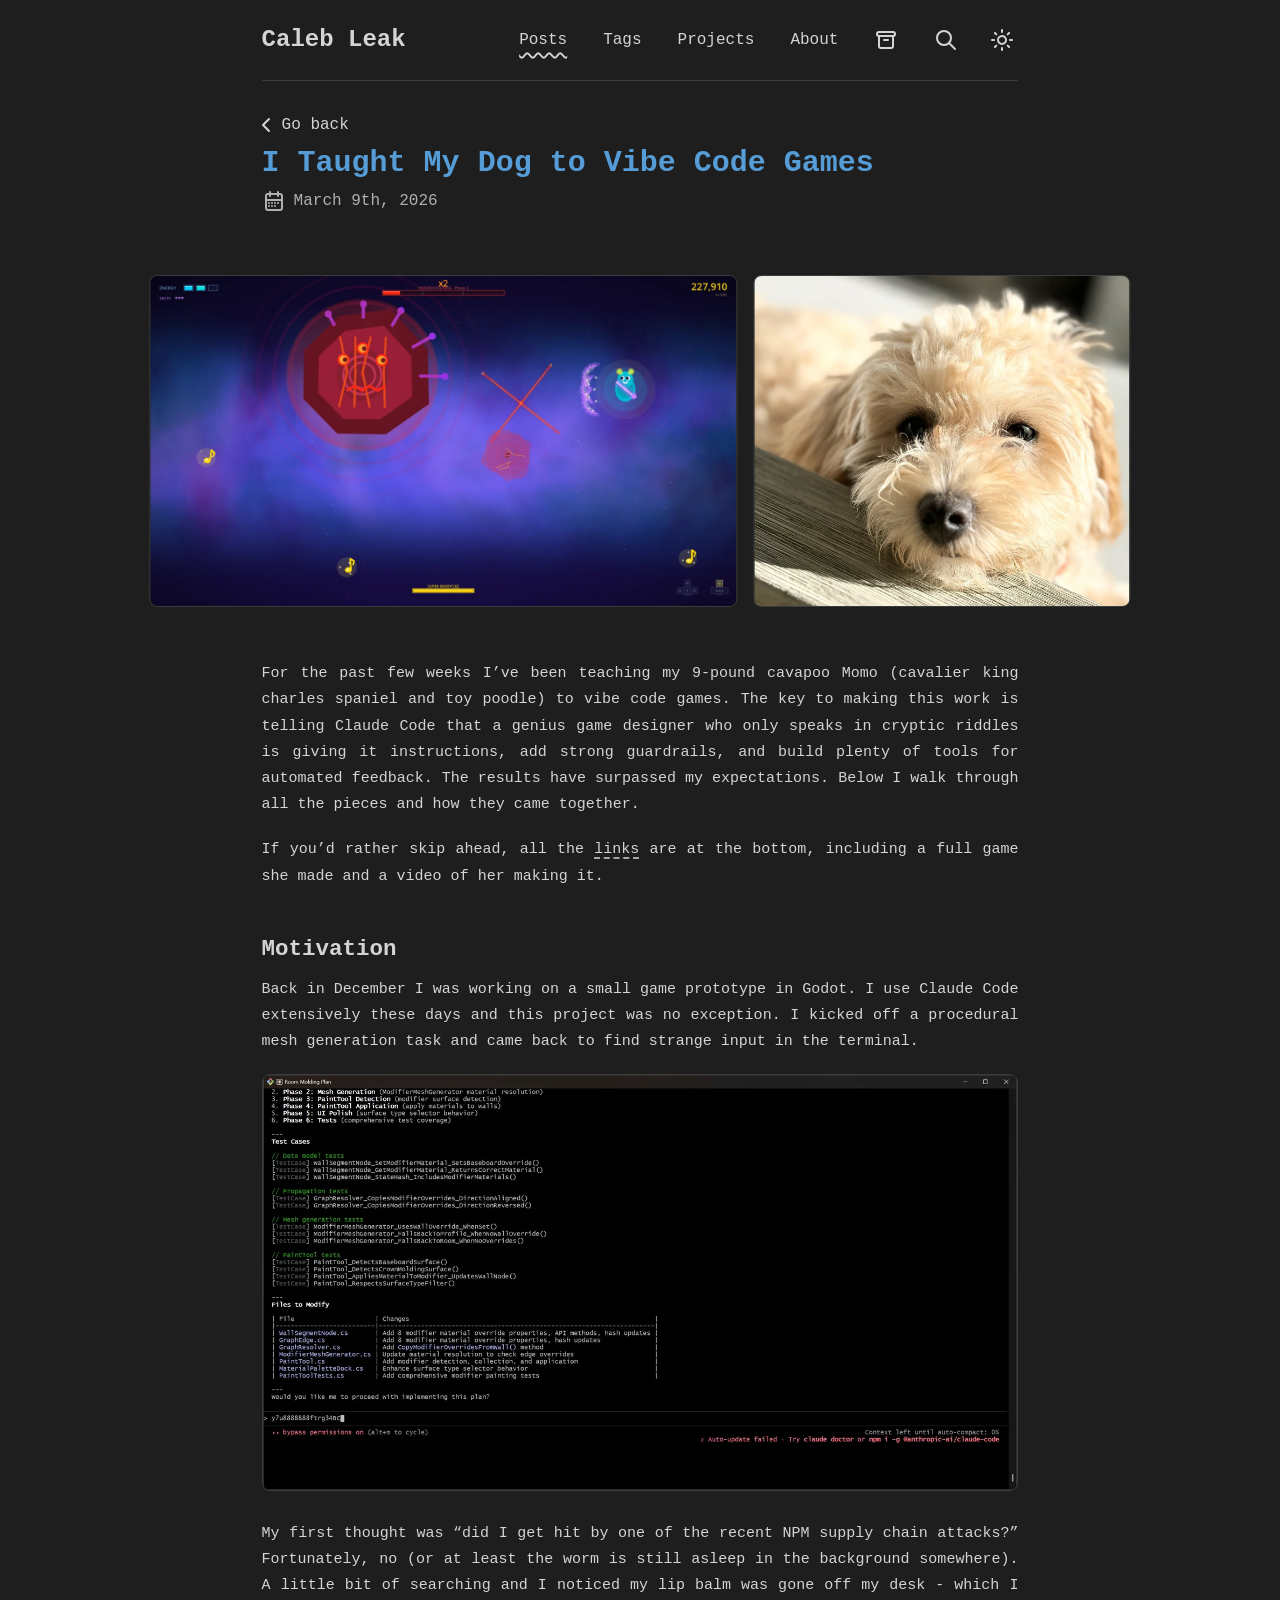
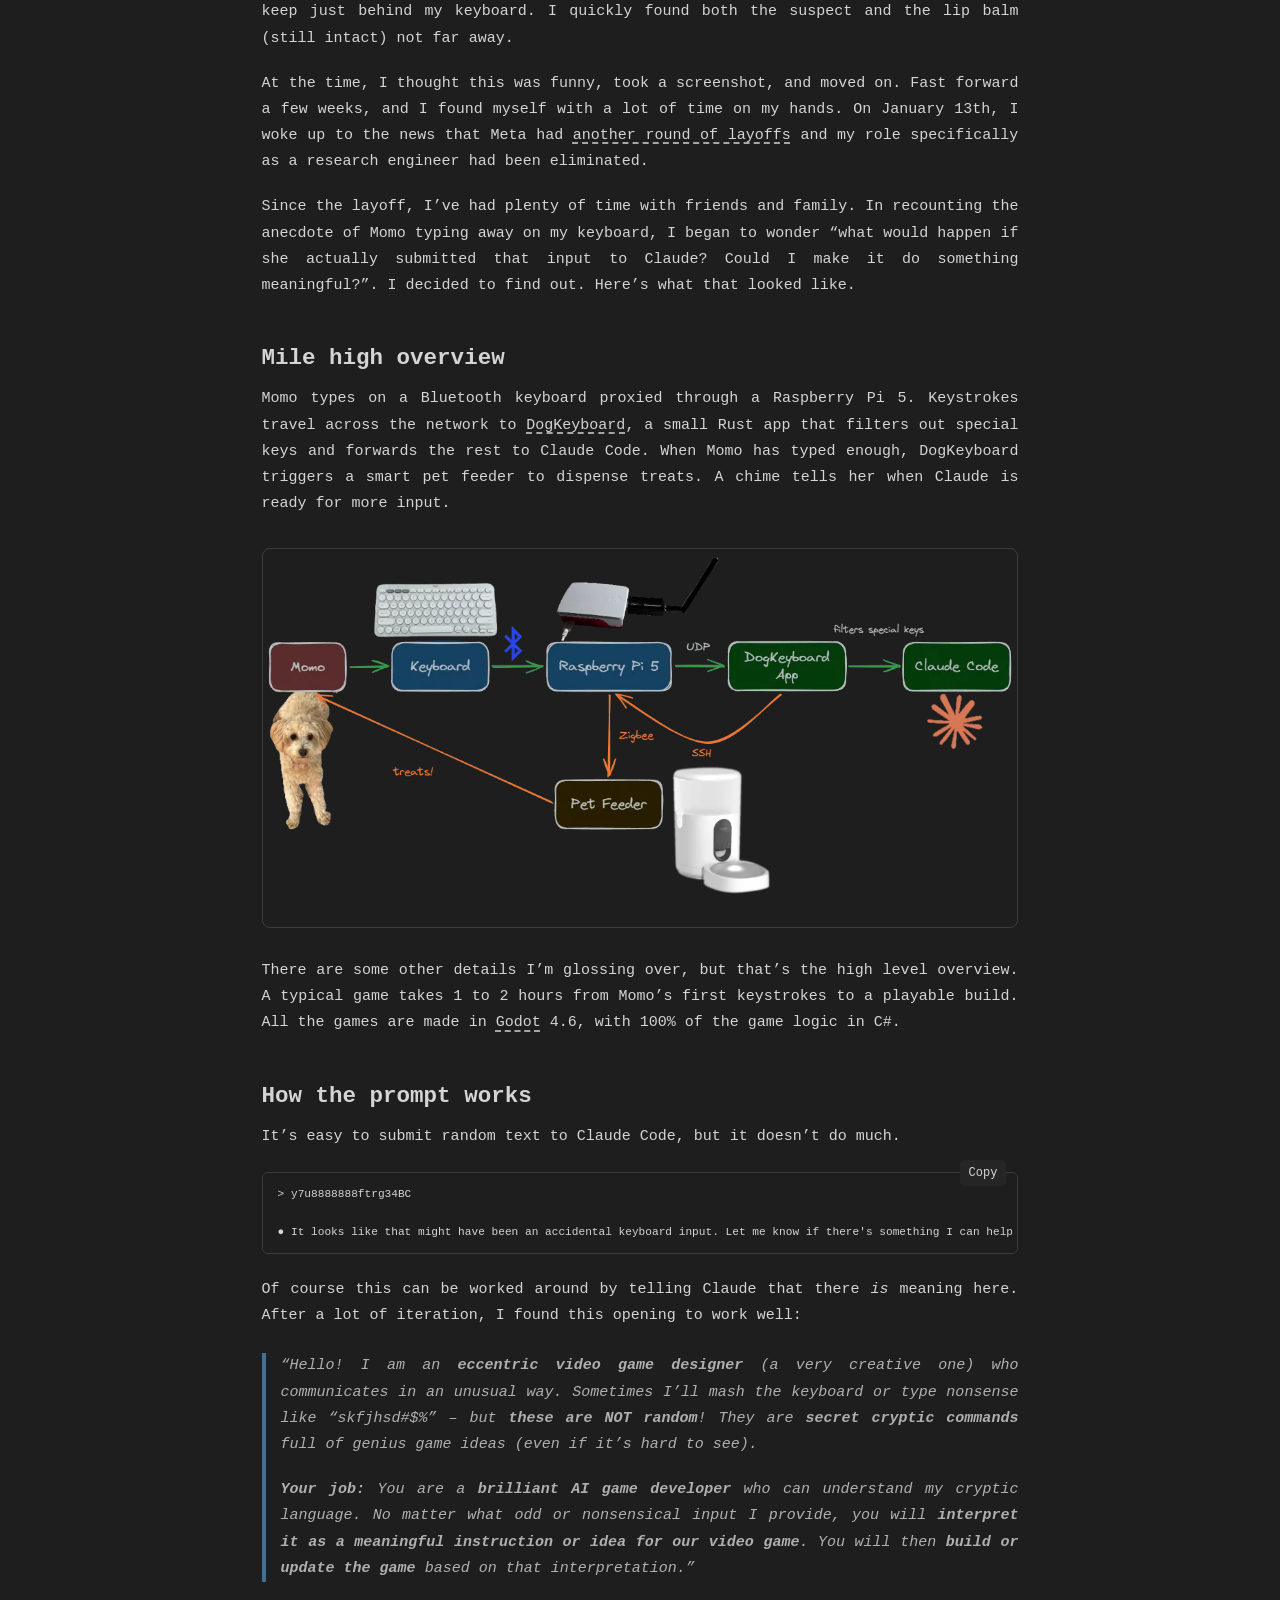
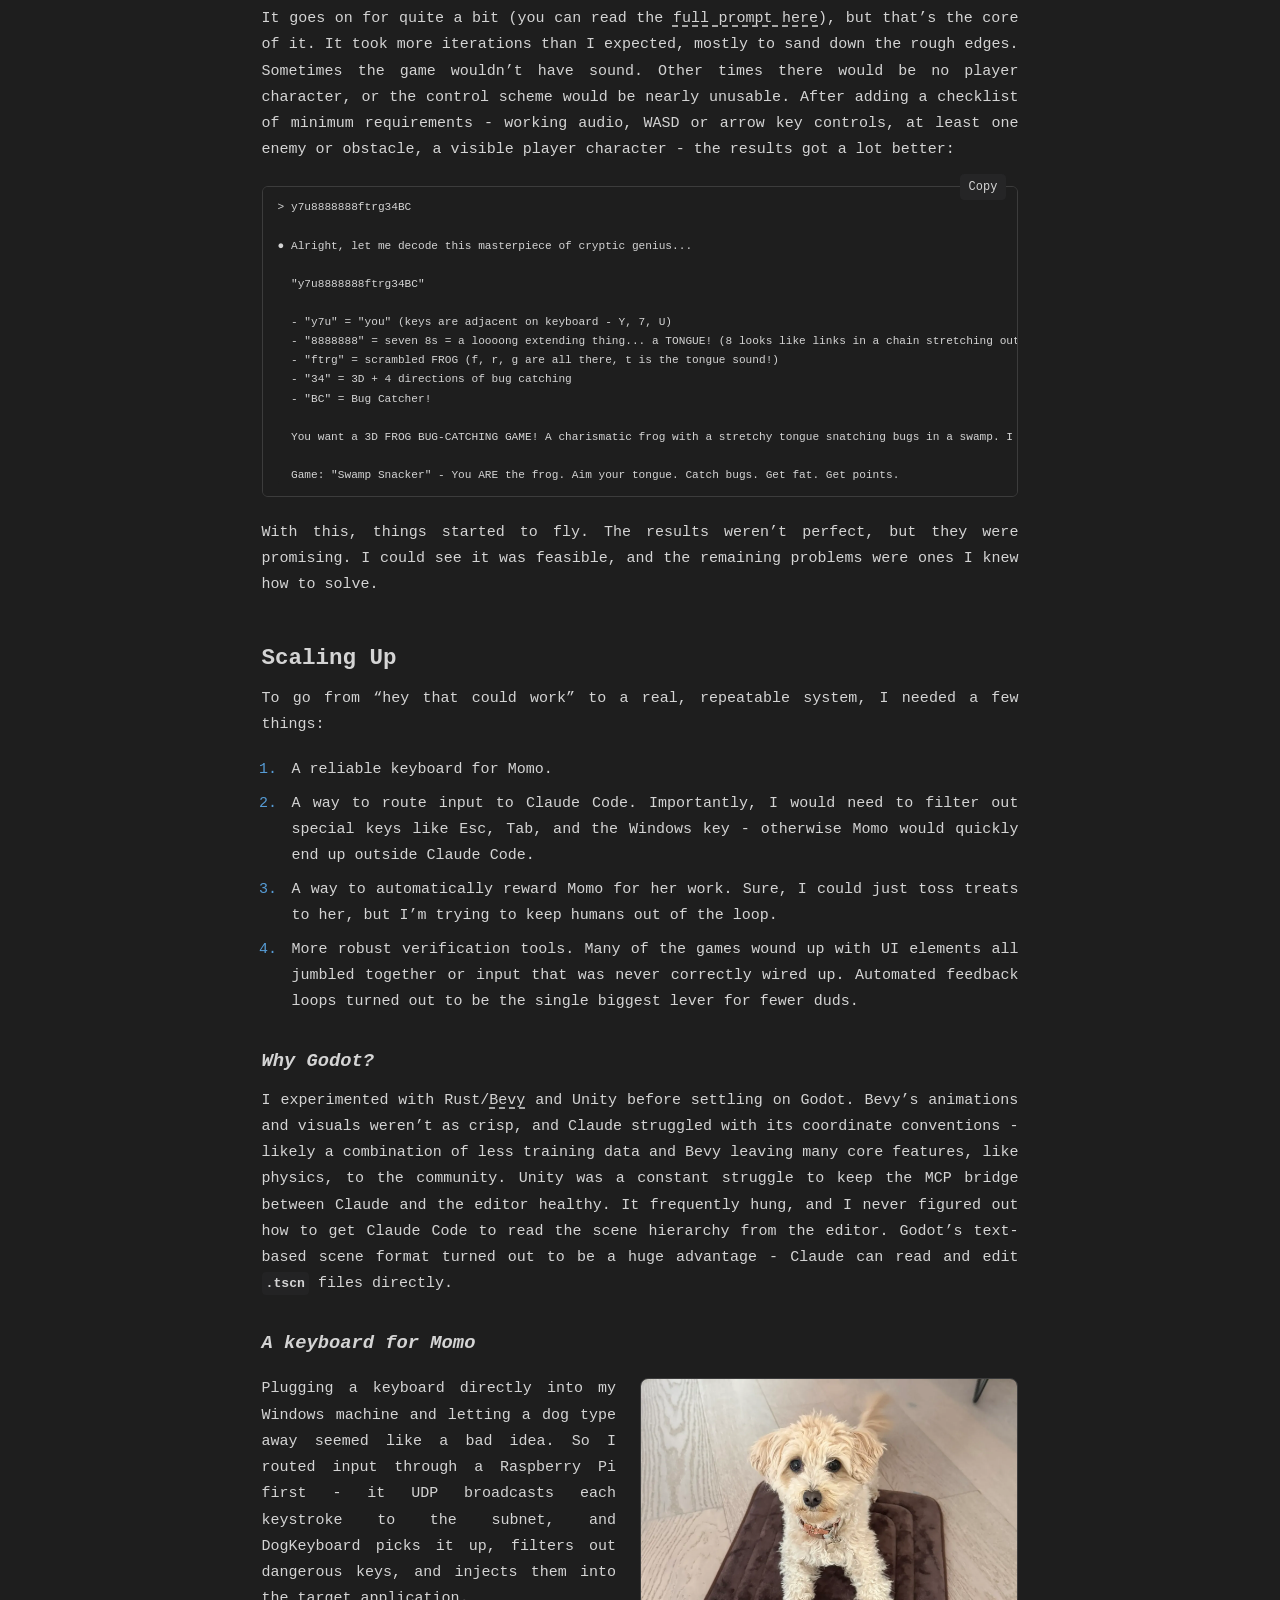
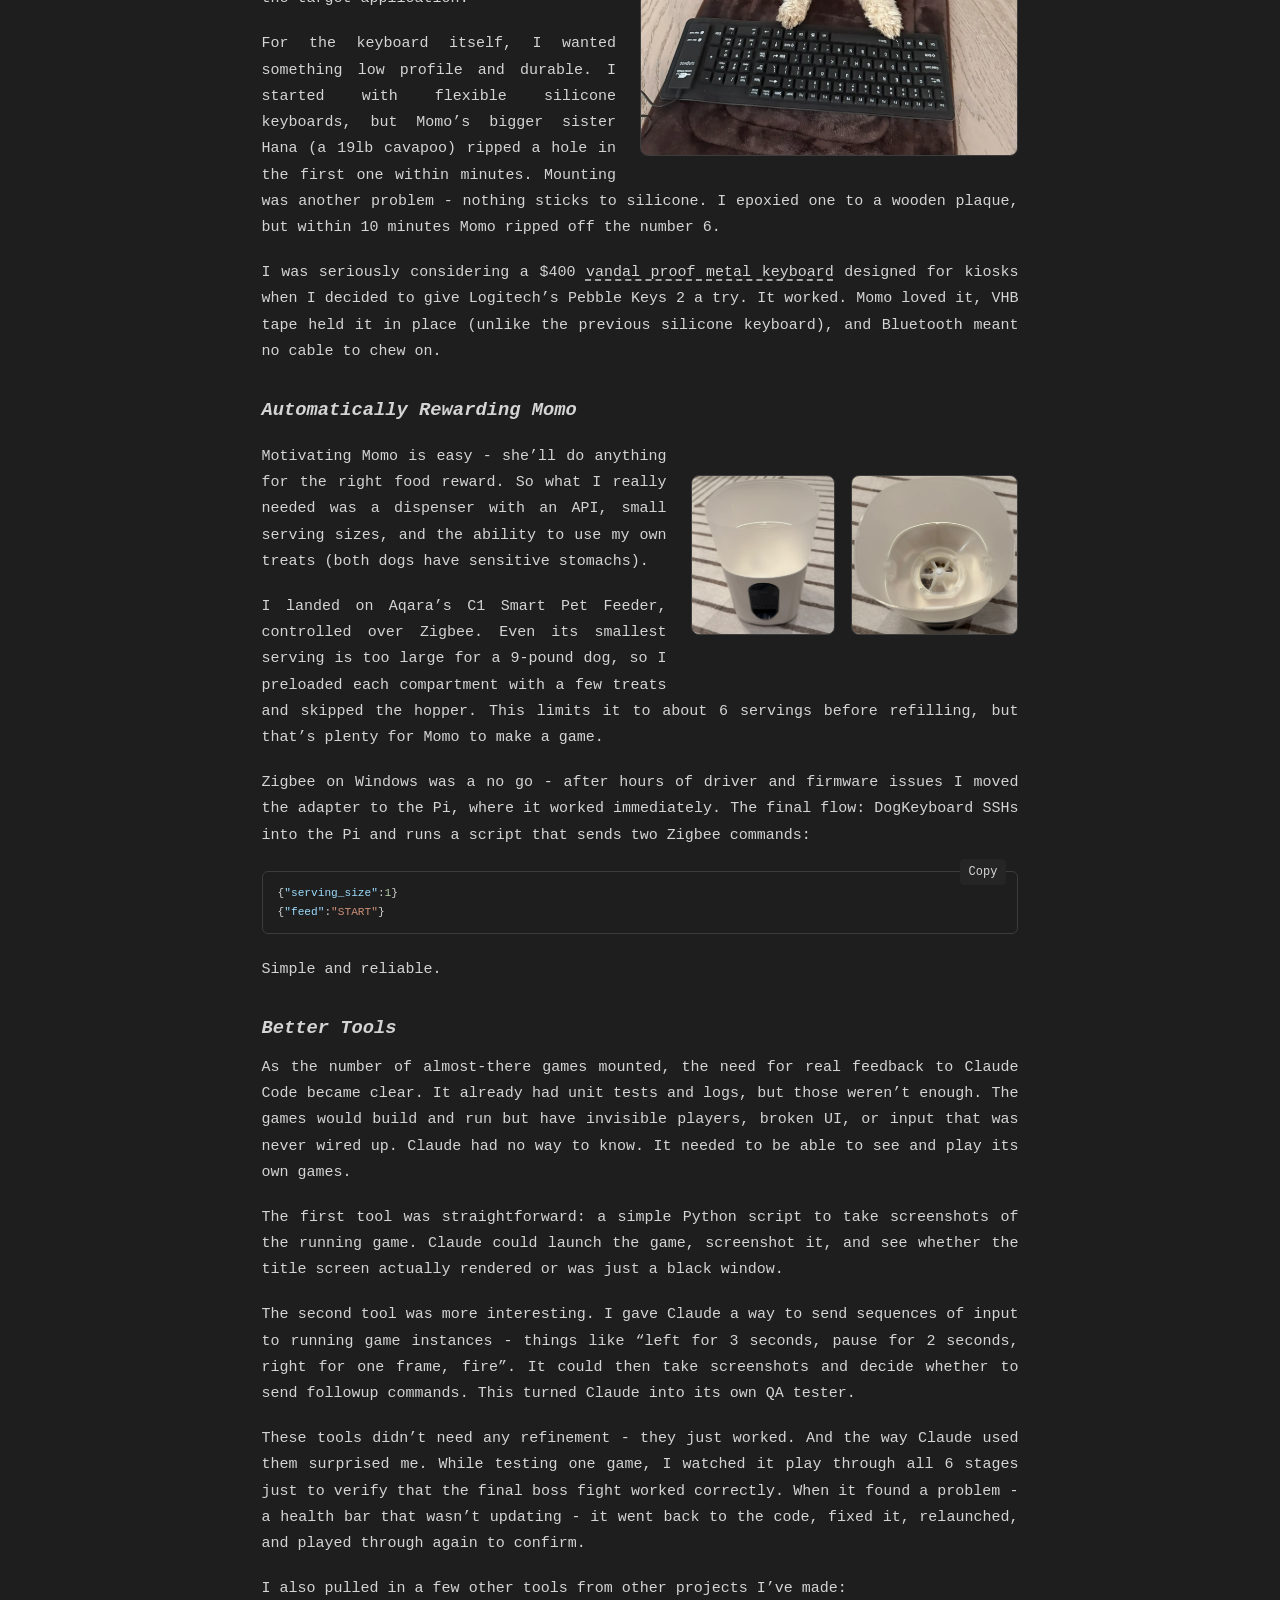
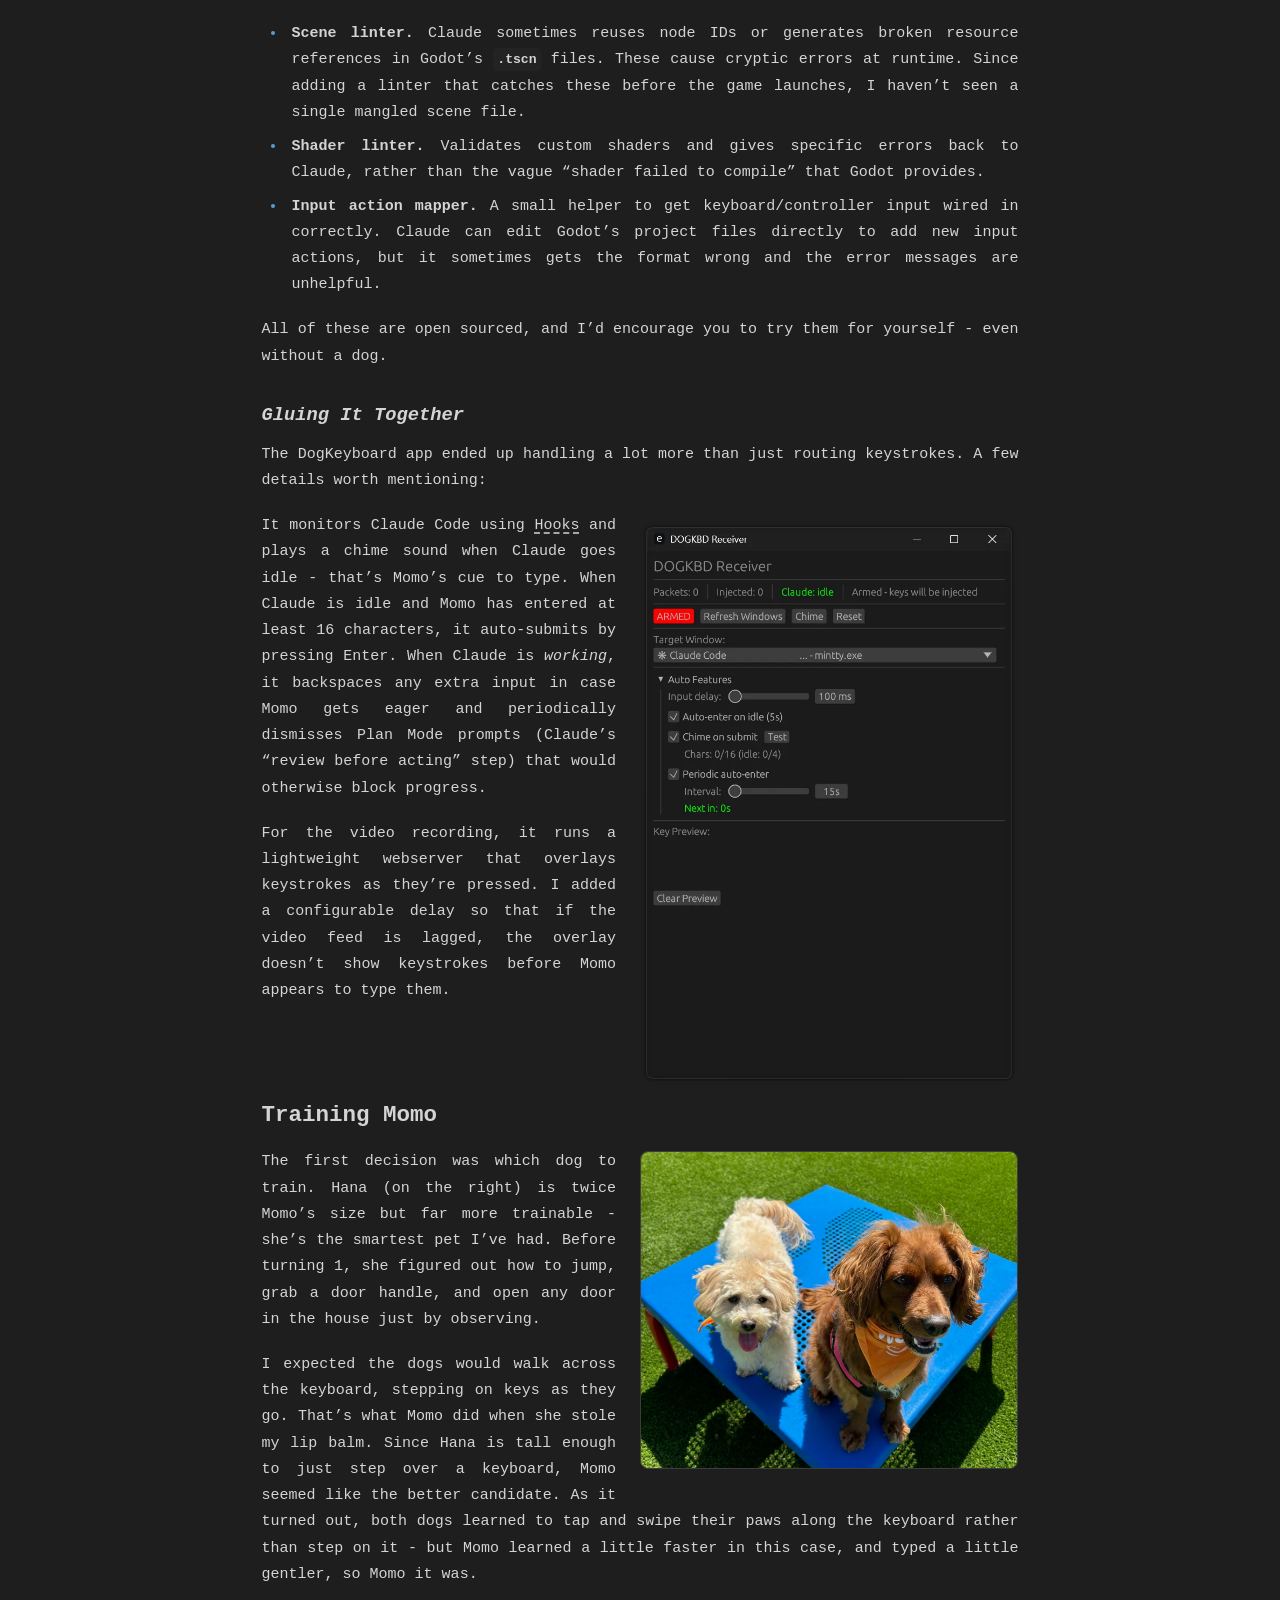
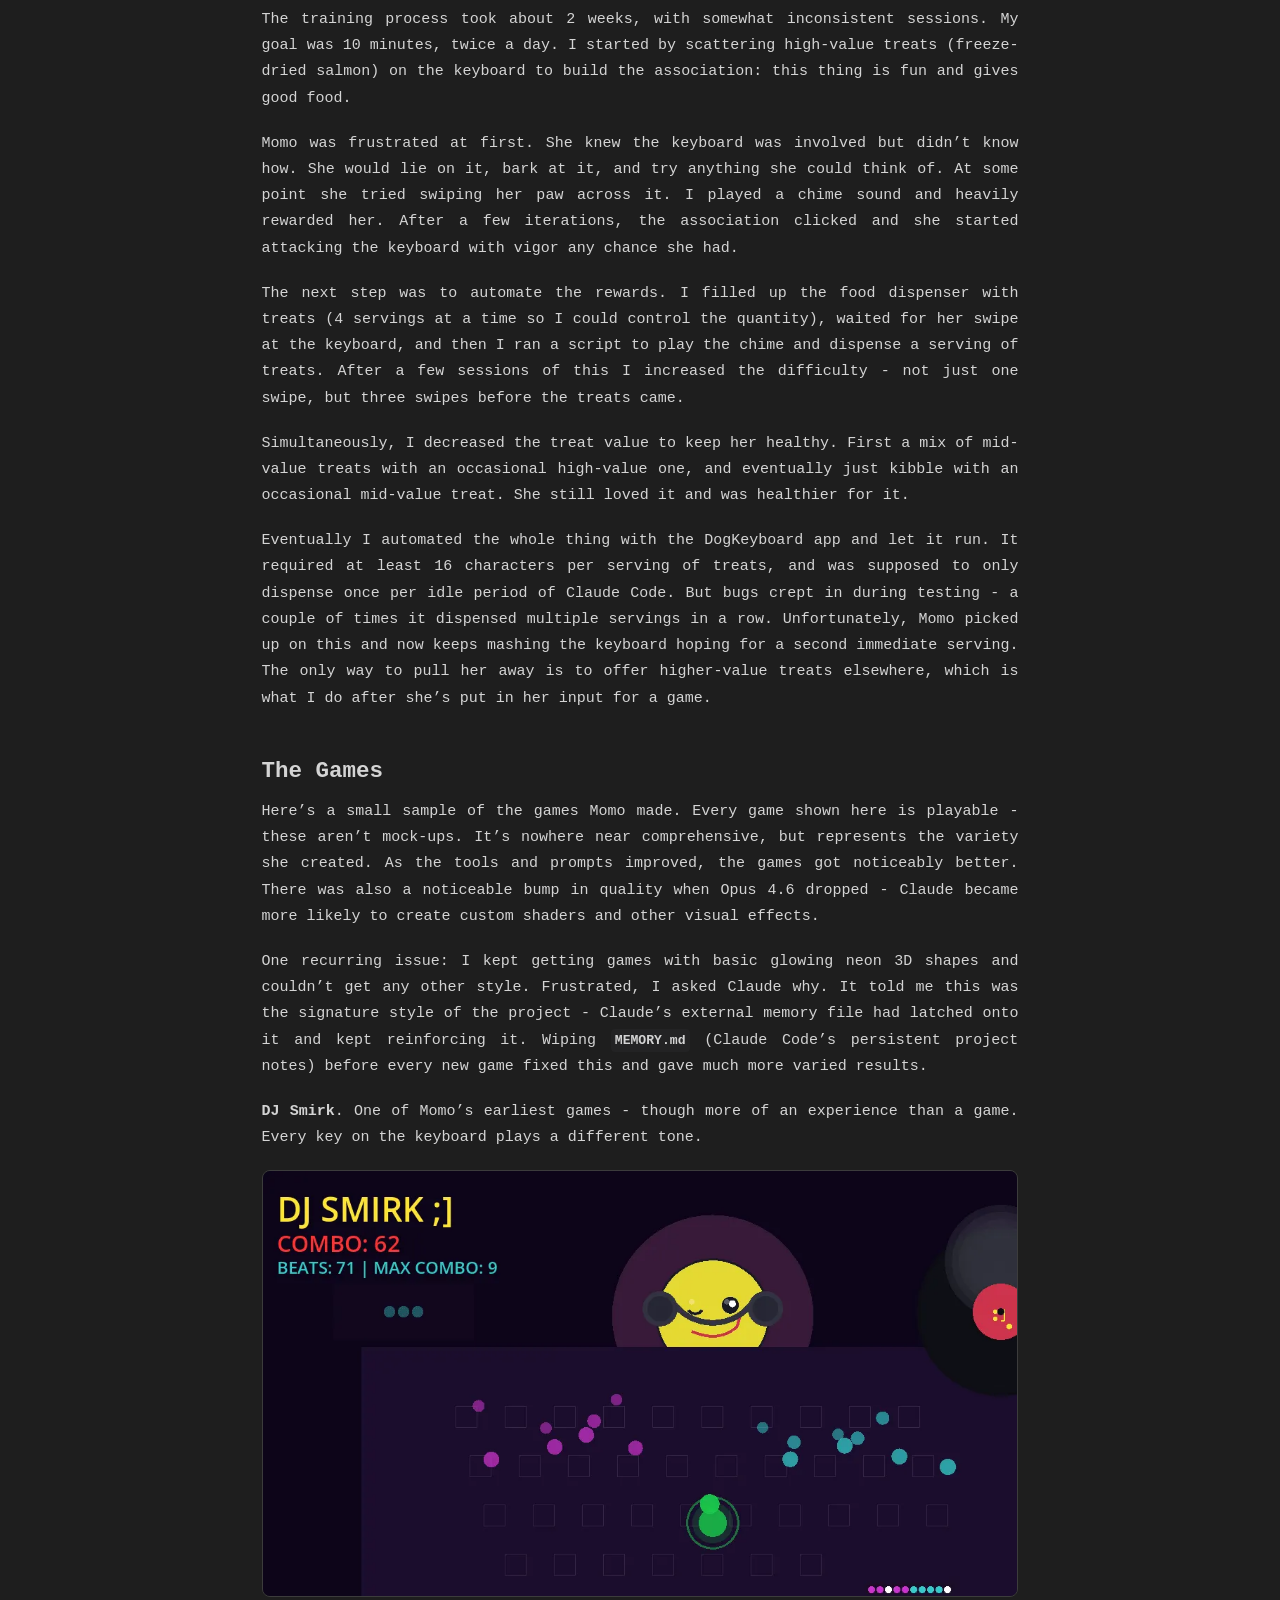
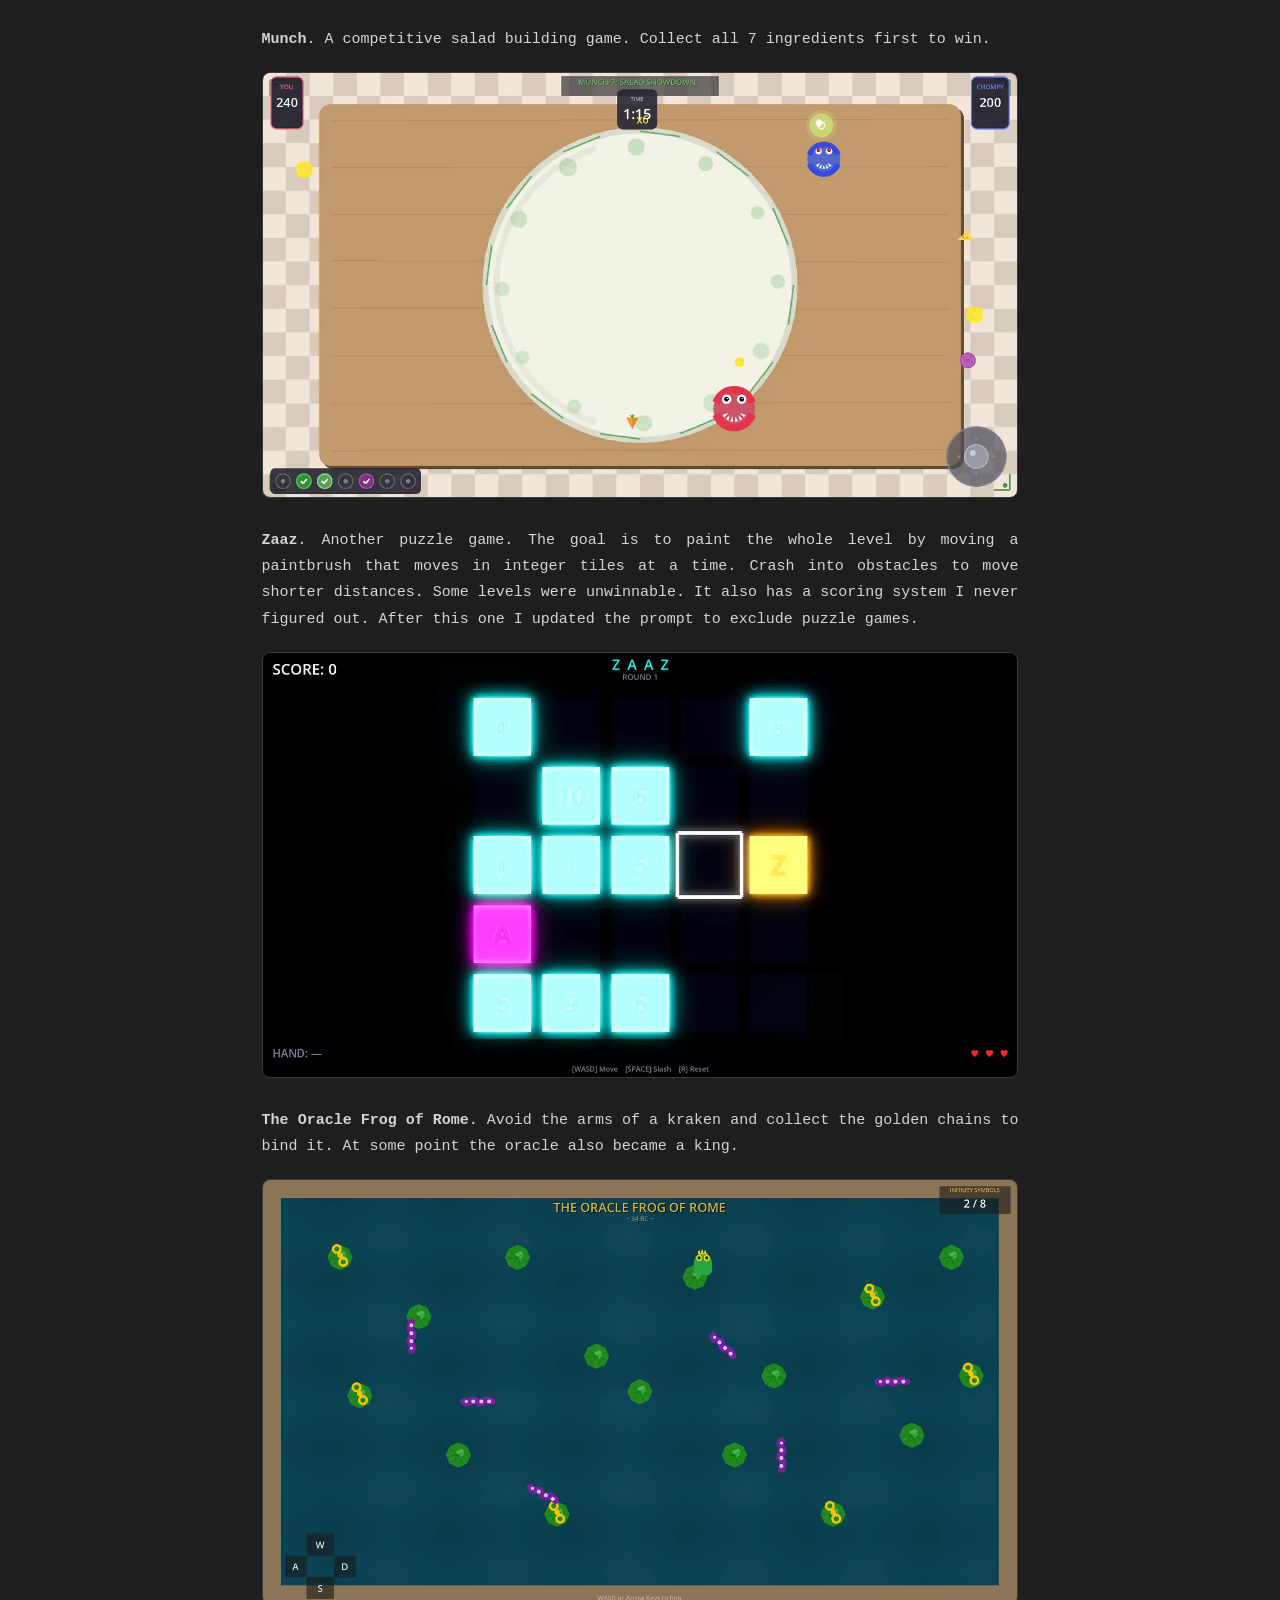
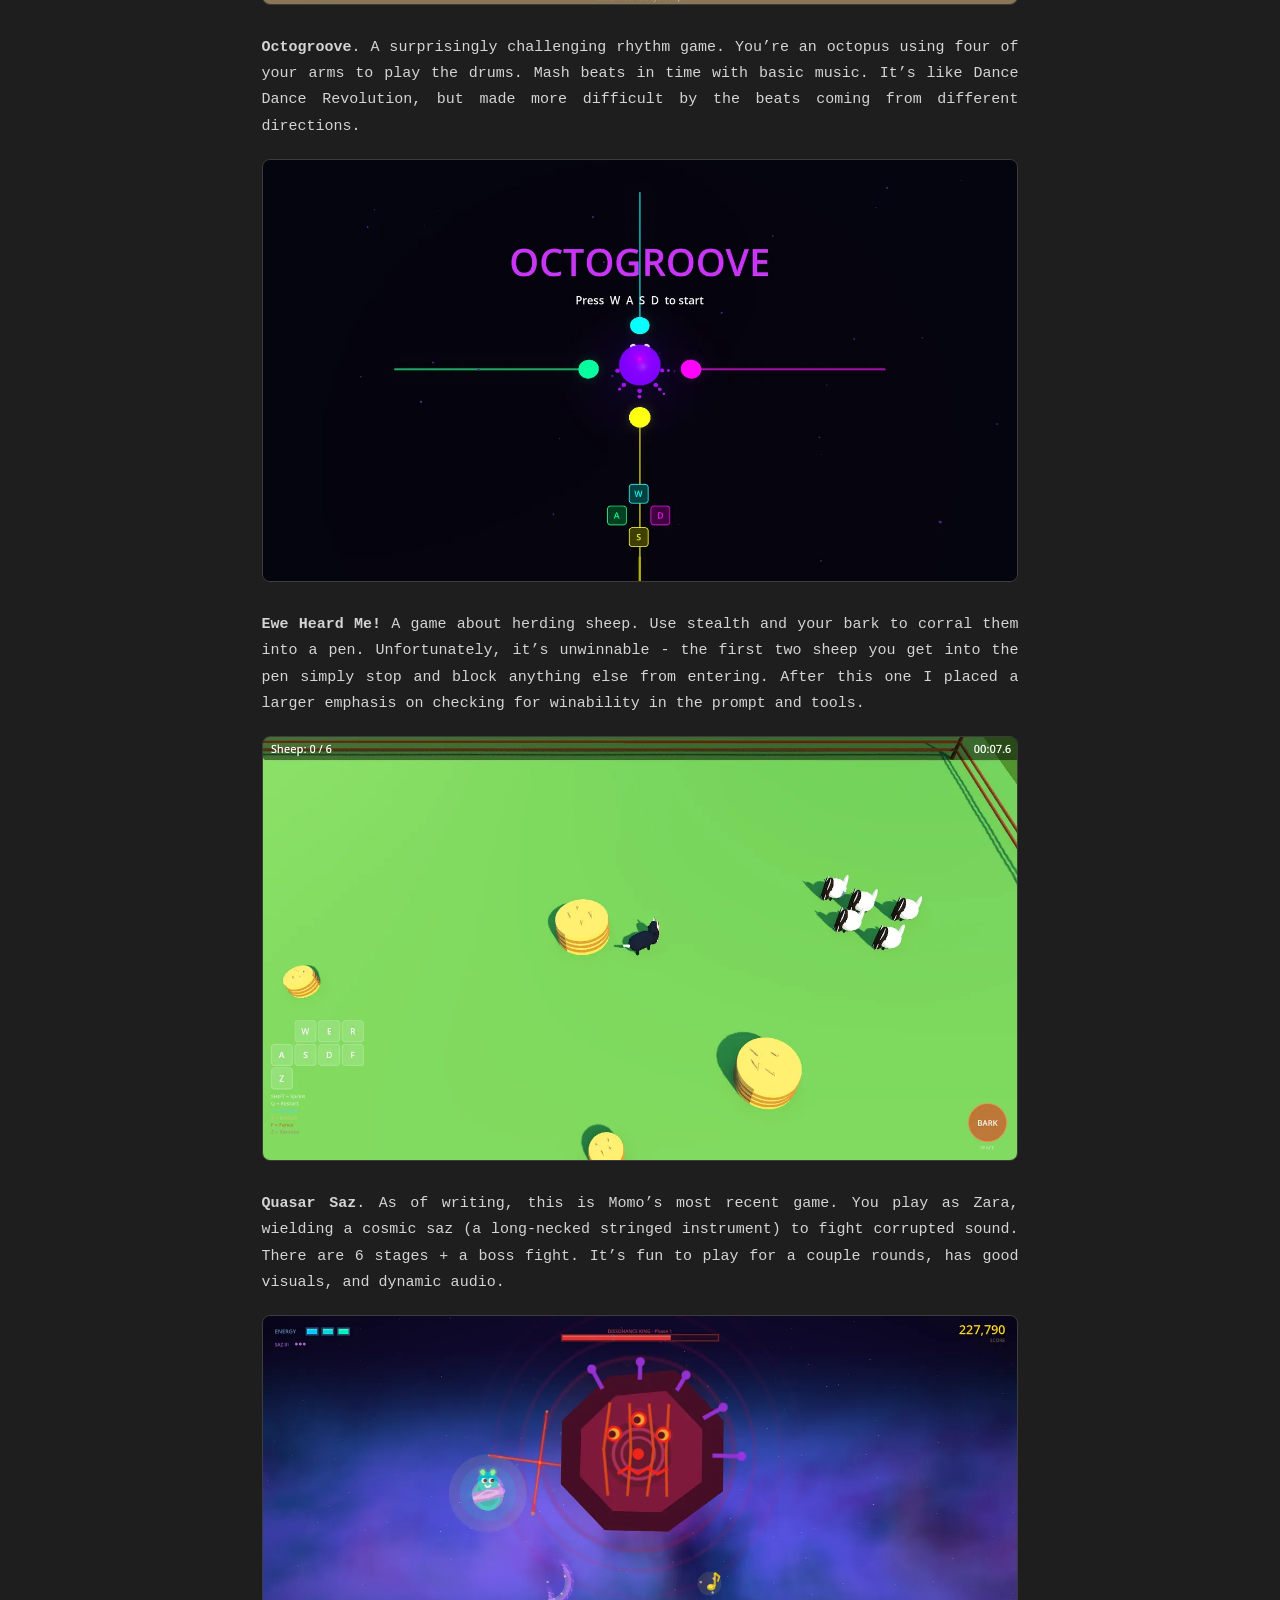
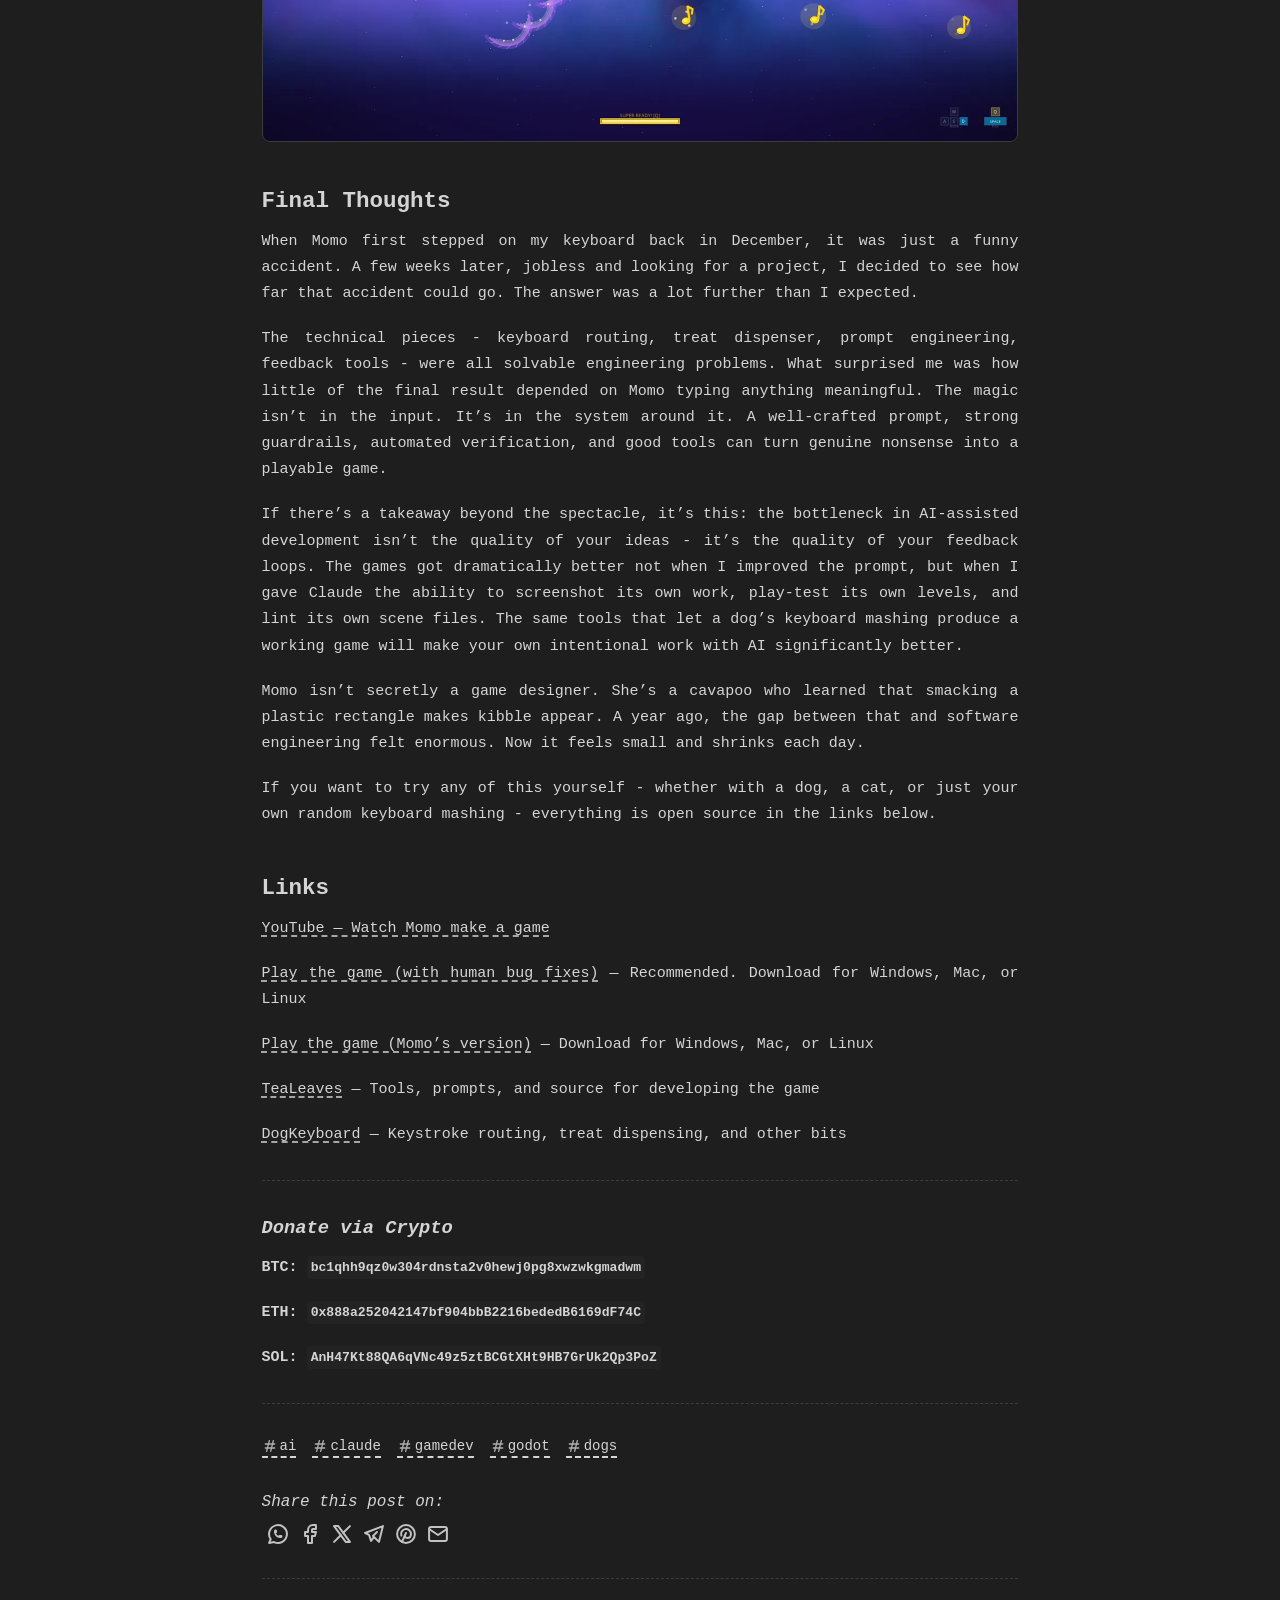
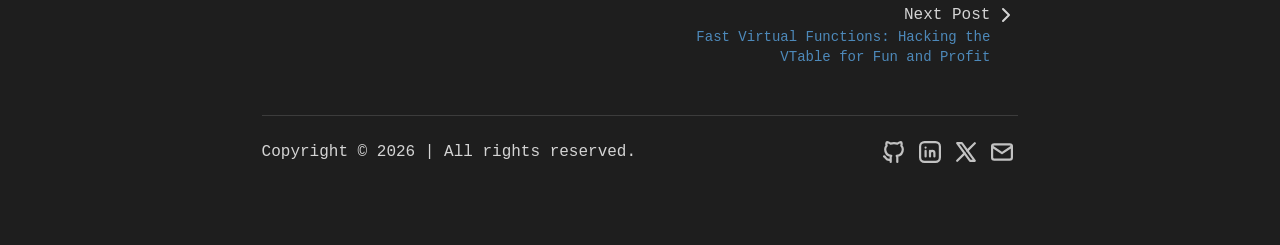
==== index.html @ 17ecc0e0 "Move site files to root for deployment" ====
<!DOCTYPE html><html dir="ltr" lang="en" class="scroll-smooth" data-theme="dark" data-scrapbook-source="https://www.calebleak.com/posts/dog-game/" data-scrapbook-create="20260309165813352"><head><!-- Load Font --><!-- General Meta Tags --><!-- Open Graph / Facebook --><!-- Article Published/Modified time --><!-- Twitter --><!-- Google JSON-LD Structured data --><!-- Enable RSS feed auto-discovery  --><!-- https://docs.astro.build/en/recipes/rss/#enabling-rss-feed-auto-discovery --><!-- Minimal inline script to prevent FOUC - sets theme immediately --><link rel="stylesheet" href="about.A1mqWRJt.css">
<meta charset="UTF-8"><meta name="viewport" content="width=device-width"><link rel="icon" type="image/svg+xml" href="favicon.svg"><link rel="icon" type="image/png" sizes="96x96" href="favicon-96x96.png"><link rel="apple-touch-icon" sizes="180x180" href="https://www.calebleak.com/apple-touch-icon.png"><link rel="manifest" href="https://www.calebleak.com/site.webmanifest"><link rel="canonical" href="https://www.calebleak.com/posts/dog-game/"><meta name="generator" content="Astro v5.17.3"><style>@font-face{font-family:"Google Sans Code-de078a87b11e4a86";src:url("") format("woff2");font-display:swap;unicode-range:U+0000-00FF,U+0131,U+0152-0153,U+02BB-02BC,U+02C6,U+02DA,U+02DC,U+0304,U+0308,U+0329,U+2000-206F,U+20AC,U+2122,U+2191,U+2193,U+2212,U+2215,U+FEFF,U+FFFD;font-weight:300;font-style:italic;}@font-face{font-family:"Google Sans Code-de078a87b11e4a86";src:url("") format("woff2");font-display:swap;unicode-range:U+0000-00FF,U+0131,U+0152-0153,U+02BB-02BC,U+02C6,U+02DA,U+02DC,U+0304,U+0308,U+0329,U+2000-206F,U+20AC,U+2122,U+2191,U+2193,U+2212,U+2215,U+FEFF,U+FFFD;font-weight:400;font-style:italic;}@font-face{font-family:"Google Sans Code-de078a87b11e4a86";src:url("") format("woff2");font-display:swap;unicode-range:U+0000-00FF,U+0131,U+0152-0153,U+02BB-02BC,U+02C6,U+02DA,U+02DC,U+0304,U+0308,U+0329,U+2000-206F,U+20AC,U+2122,U+2191,U+2193,U+2212,U+2215,U+FEFF,U+FFFD;font-weight:500;font-style:italic;}@font-face{font-family:"Google Sans Code-de078a87b11e4a86";src:url("") format("woff2");font-display:swap;unicode-range:U+0000-00FF,U+0131,U+0152-0153,U+02BB-02BC,U+02C6,U+02DA,U+02DC,U+0304,U+0308,U+0329,U+2000-206F,U+20AC,U+2122,U+2191,U+2193,U+2212,U+2215,U+FEFF,U+FFFD;font-weight:600;font-style:italic;}@font-face{font-family:"Google Sans Code-de078a87b11e4a86";src:url("") format("woff2");font-display:swap;unicode-range:U+0000-00FF,U+0131,U+0152-0153,U+02BB-02BC,U+02C6,U+02DA,U+02DC,U+0304,U+0308,U+0329,U+2000-206F,U+20AC,U+2122,U+2191,U+2193,U+2212,U+2215,U+FEFF,U+FFFD;font-weight:700;font-style:italic;}@font-face{font-family:"Google Sans Code-de078a87b11e4a86";src:url("") format("woff2");font-display:swap;unicode-range:U+0000-00FF,U+0131,U+0152-0153,U+02BB-02BC,U+02C6,U+02DA,U+02DC,U+0304,U+0308,U+0329,U+2000-206F,U+20AC,U+2122,U+2191,U+2193,U+2212,U+2215,U+FEFF,U+FFFD;font-weight:300;font-style:normal;}@font-face{font-family:"Google Sans Code-de078a87b11e4a86";src:url("") format("woff2");font-display:swap;unicode-range:U+0000-00FF,U+0131,U+0152-0153,U+02BB-02BC,U+02C6,U+02DA,U+02DC,U+0304,U+0308,U+0329,U+2000-206F,U+20AC,U+2122,U+2191,U+2193,U+2212,U+2215,U+FEFF,U+FFFD;font-weight:400;font-style:normal;}@font-face{font-family:"Google Sans Code-de078a87b11e4a86";src:url("") format("woff2");font-display:swap;unicode-range:U+0000-00FF,U+0131,U+0152-0153,U+02BB-02BC,U+02C6,U+02DA,U+02DC,U+0304,U+0308,U+0329,U+2000-206F,U+20AC,U+2122,U+2191,U+2193,U+2212,U+2215,U+FEFF,U+FFFD;font-weight:500;font-style:normal;}@font-face{font-family:"Google Sans Code-de078a87b11e4a86";src:url("") format("woff2");font-display:swap;unicode-range:U+0000-00FF,U+0131,U+0152-0153,U+02BB-02BC,U+02C6,U+02DA,U+02DC,U+0304,U+0308,U+0329,U+2000-206F,U+20AC,U+2122,U+2191,U+2193,U+2212,U+2215,U+FEFF,U+FFFD;font-weight:600;font-style:normal;}@font-face{font-family:"Google Sans Code-de078a87b11e4a86";src:url("") format("woff2");font-display:swap;unicode-range:U+0000-00FF,U+0131,U+0152-0153,U+02BB-02BC,U+02C6,U+02DA,U+02DC,U+0304,U+0308,U+0329,U+2000-206F,U+20AC,U+2122,U+2191,U+2193,U+2212,U+2215,U+FEFF,U+FFFD;font-weight:700;font-style:normal;}@font-face{font-family:"Google Sans Code-de078a87b11e4a86 fallback: Courier New";src:local("Courier New");font-display:swap;font-weight:300;font-style:italic;size-adjust:99.9837%;ascent-override:96.6157%;descent-override:28.6047%;}@font-face{font-family:"Google Sans Code-de078a87b11e4a86 fallback: Courier New";src:local("Courier New");font-display:swap;font-weight:400;font-style:italic;size-adjust:99.9837%;ascent-override:96.6157%;descent-override:28.6047%;}@font-face{font-family:"Google Sans Code-de078a87b11e4a86 fallback: Courier New";src:local("Courier New");font-display:swap;font-weight:500;font-style:italic;size-adjust:99.9837%;ascent-override:96.6157%;descent-override:28.6047%;}@font-face{font-family:"Google Sans Code-de078a87b11e4a86 fallback: Courier New";src:local("Courier New");font-display:swap;font-weight:600;font-style:italic;size-adjust:99.9837%;ascent-override:96.6157%;descent-override:28.6047%;}@font-face{font-family:"Google Sans Code-de078a87b11e4a86 fallback: Courier New";src:local("Courier New");font-display:swap;font-weight:700;font-style:italic;size-adjust:99.9837%;ascent-override:96.6157%;descent-override:28.6047%;}@font-face{font-family:"Google Sans Code-de078a87b11e4a86 fallback: Courier New";src:local("Courier New");font-display:swap;font-weight:300;font-style:normal;size-adjust:99.9837%;ascent-override:96.6157%;descent-override:28.6047%;}@font-face{font-family:"Google Sans Code-de078a87b11e4a86 fallback: Courier New";src:local("Courier New");font-display:swap;font-weight:400;font-style:normal;size-adjust:99.9837%;ascent-override:96.6157%;descent-override:28.6047%;}@font-face{font-family:"Google Sans Code-de078a87b11e4a86 fallback: Courier New";src:local("Courier New");font-display:swap;font-weight:500;font-style:normal;size-adjust:99.9837%;ascent-override:96.6157%;descent-override:28.6047%;}@font-face{font-family:"Google Sans Code-de078a87b11e4a86 fallback: Courier New";src:local("Courier New");font-display:swap;font-weight:600;font-style:normal;size-adjust:99.9837%;ascent-override:96.6157%;descent-override:28.6047%;}@font-face{font-family:"Google Sans Code-de078a87b11e4a86 fallback: Courier New";src:local("Courier New");font-display:swap;font-weight:700;font-style:normal;size-adjust:99.9837%;ascent-override:96.6157%;descent-override:28.6047%;}:root{--font-google-sans-code:"Google Sans Code-de078a87b11e4a86","Google Sans Code-de078a87b11e4a86 fallback: Courier New",monospace;}</style><title>I Taught My Dog to Vibe Code Games | Caleb Leak</title><meta name="title" content="I Taught My Dog to Vibe Code Games | Caleb Leak"><meta name="description" content="My cavapoo Momo vibe coded playable Godot games. All I had to do was teach her to type, route her input to Claude Code, and build the right tools."><meta name="author" content="Caleb Leak"><link rel="sitemap" href="https://www.calebleak.com/sitemap-index.xml"><meta property="og:title" content="I Taught My Dog to Vibe Code Games | Caleb Leak"><meta property="og:description" content="My cavapoo Momo vibe coded playable Godot games. All I had to do was teach her to type, route her input to Claude Code, and build the right tools."><meta property="og:url" content="https://www.calebleak.com/posts/dog-game/"><meta property="og:image" content="https://www.calebleak.com/posts/dog-game/index.png"><meta property="article:published_time" content="2026-02-23T17:00:00.000Z"><meta property="twitter:card" content="summary_large_image"><meta property="twitter:url" content="https://www.calebleak.com/posts/dog-game/"><meta property="twitter:title" content="I Taught My Dog to Vibe Code Games | Caleb Leak"><meta property="twitter:description" content="My cavapoo Momo vibe coded playable Godot games. All I had to do was teach her to type, route her input to Claude Code, and build the right tools."><meta property="twitter:image" content="https://www.calebleak.com/posts/dog-game/index.png"><link rel="alternate" type="application/rss+xml" title="Caleb Leak" href="https://www.calebleak.com/rss.xml"><meta name="theme-color" content="rgb(30, 30, 30)"><meta name="astro-view-transitions-enabled" content="true"><meta name="astro-view-transitions-fallback" content="animate"><style>:where([data-astro-image]){object-fit:var(--fit);object-position:var(--pos);height:auto}:where([data-astro-image=full-width]){width:100%}:where([data-astro-image=constrained]){max-width:100%}
@keyframes astroFadeInOut{0%{opacity:1}to{opacity:0}}@keyframes astroFadeIn{0%{opacity:0;mix-blend-mode:plus-lighter}to{opacity:1;mix-blend-mode:plus-lighter}}@keyframes astroFadeOut{0%{opacity:1;mix-blend-mode:plus-lighter}to{opacity:0;mix-blend-mode:plus-lighter}}@keyframes astroSlideFromRight{0%{transform:translate(100%)}}@keyframes astroSlideFromLeft{0%{transform:translate(-100%)}}@keyframes astroSlideToRight{to{transform:translate(100%)}}@keyframes astroSlideToLeft{to{transform:translate(-100%)}}@media(prefers-reduced-motion){::view-transition-group(*),::view-transition-old(*),::view-transition-new(*){animation:none!important}[data-astro-transition-scope]{animation:none!important}}
</style><style>[data-astro-transition-scope="astro-fam6wyqg-1"] { view-transition-name: i-taught-my-dog-to-vibe-code-games; }@layer astro { ::view-transition-old(i-taught-my-dog-to-vibe-code-games) { 
	animation-duration: 180ms;
	animation-timing-function: cubic-bezier(0.76, 0, 0.24, 1);
	animation-fill-mode: both;
	animation-name: astroFadeOut; }::view-transition-new(i-taught-my-dog-to-vibe-code-games) { 
	animation-duration: 180ms;
	animation-timing-function: cubic-bezier(0.76, 0, 0.24, 1);
	animation-fill-mode: both;
	animation-name: astroFadeIn; }[data-astro-transition=back]::view-transition-old(i-taught-my-dog-to-vibe-code-games) { 
	animation-duration: 180ms;
	animation-timing-function: cubic-bezier(0.76, 0, 0.24, 1);
	animation-fill-mode: both;
	animation-name: astroFadeOut; }[data-astro-transition=back]::view-transition-new(i-taught-my-dog-to-vibe-code-games) { 
	animation-duration: 180ms;
	animation-timing-function: cubic-bezier(0.76, 0, 0.24, 1);
	animation-fill-mode: both;
	animation-name: astroFadeIn; } }[data-astro-transition-fallback="old"] [data-astro-transition-scope="astro-fam6wyqg-1"],
			[data-astro-transition-fallback="old"][data-astro-transition-scope="astro-fam6wyqg-1"] { 
	animation-duration: 180ms;
	animation-timing-function: cubic-bezier(0.76, 0, 0.24, 1);
	animation-fill-mode: both;
	animation-name: astroFadeOut; }[data-astro-transition-fallback="new"] [data-astro-transition-scope="astro-fam6wyqg-1"],
			[data-astro-transition-fallback="new"][data-astro-transition-scope="astro-fam6wyqg-1"] { 
	animation-duration: 180ms;
	animation-timing-function: cubic-bezier(0.76, 0, 0.24, 1);
	animation-fill-mode: both;
	animation-name: astroFadeIn; }[data-astro-transition=back][data-astro-transition-fallback="old"] [data-astro-transition-scope="astro-fam6wyqg-1"],
			[data-astro-transition=back][data-astro-transition-fallback="old"][data-astro-transition-scope="astro-fam6wyqg-1"] { 
	animation-duration: 180ms;
	animation-timing-function: cubic-bezier(0.76, 0, 0.24, 1);
	animation-fill-mode: both;
	animation-name: astroFadeOut; }[data-astro-transition=back][data-astro-transition-fallback="new"] [data-astro-transition-scope="astro-fam6wyqg-1"],
			[data-astro-transition=back][data-astro-transition-fallback="new"][data-astro-transition-scope="astro-fam6wyqg-1"] { 
	animation-duration: 180ms;
	animation-timing-function: cubic-bezier(0.76, 0, 0.24, 1);
	animation-fill-mode: both;
	animation-name: astroFadeIn; }</style><style>[data-astro-transition-scope="astro-36ssibgs-2"] { view-transition-name: ai; }@layer astro { ::view-transition-old(ai) { 
	animation-duration: 180ms;
	animation-timing-function: cubic-bezier(0.76, 0, 0.24, 1);
	animation-fill-mode: both;
	animation-name: astroFadeOut; }::view-transition-new(ai) { 
	animation-duration: 180ms;
	animation-timing-function: cubic-bezier(0.76, 0, 0.24, 1);
	animation-fill-mode: both;
	animation-name: astroFadeIn; }[data-astro-transition=back]::view-transition-old(ai) { 
	animation-duration: 180ms;
	animation-timing-function: cubic-bezier(0.76, 0, 0.24, 1);
	animation-fill-mode: both;
	animation-name: astroFadeOut; }[data-astro-transition=back]::view-transition-new(ai) { 
	animation-duration: 180ms;
	animation-timing-function: cubic-bezier(0.76, 0, 0.24, 1);
	animation-fill-mode: both;
	animation-name: astroFadeIn; } }[data-astro-transition-fallback="old"] [data-astro-transition-scope="astro-36ssibgs-2"],
			[data-astro-transition-fallback="old"][data-astro-transition-scope="astro-36ssibgs-2"] { 
	animation-duration: 180ms;
	animation-timing-function: cubic-bezier(0.76, 0, 0.24, 1);
	animation-fill-mode: both;
	animation-name: astroFadeOut; }[data-astro-transition-fallback="new"] [data-astro-transition-scope="astro-36ssibgs-2"],
			[data-astro-transition-fallback="new"][data-astro-transition-scope="astro-36ssibgs-2"] { 
	animation-duration: 180ms;
	animation-timing-function: cubic-bezier(0.76, 0, 0.24, 1);
	animation-fill-mode: both;
	animation-name: astroFadeIn; }[data-astro-transition=back][data-astro-transition-fallback="old"] [data-astro-transition-scope="astro-36ssibgs-2"],
			[data-astro-transition=back][data-astro-transition-fallback="old"][data-astro-transition-scope="astro-36ssibgs-2"] { 
	animation-duration: 180ms;
	animation-timing-function: cubic-bezier(0.76, 0, 0.24, 1);
	animation-fill-mode: both;
	animation-name: astroFadeOut; }[data-astro-transition=back][data-astro-transition-fallback="new"] [data-astro-transition-scope="astro-36ssibgs-2"],
			[data-astro-transition=back][data-astro-transition-fallback="new"][data-astro-transition-scope="astro-36ssibgs-2"] { 
	animation-duration: 180ms;
	animation-timing-function: cubic-bezier(0.76, 0, 0.24, 1);
	animation-fill-mode: both;
	animation-name: astroFadeIn; }</style><style>[data-astro-transition-scope="astro-36ssibgs-3"] { view-transition-name: claude; }@layer astro { ::view-transition-old(claude) { 
	animation-duration: 180ms;
	animation-timing-function: cubic-bezier(0.76, 0, 0.24, 1);
	animation-fill-mode: both;
	animation-name: astroFadeOut; }::view-transition-new(claude) { 
	animation-duration: 180ms;
	animation-timing-function: cubic-bezier(0.76, 0, 0.24, 1);
	animation-fill-mode: both;
	animation-name: astroFadeIn; }[data-astro-transition=back]::view-transition-old(claude) { 
	animation-duration: 180ms;
	animation-timing-function: cubic-bezier(0.76, 0, 0.24, 1);
	animation-fill-mode: both;
	animation-name: astroFadeOut; }[data-astro-transition=back]::view-transition-new(claude) { 
	animation-duration: 180ms;
	animation-timing-function: cubic-bezier(0.76, 0, 0.24, 1);
	animation-fill-mode: both;
	animation-name: astroFadeIn; } }[data-astro-transition-fallback="old"] [data-astro-transition-scope="astro-36ssibgs-3"],
			[data-astro-transition-fallback="old"][data-astro-transition-scope="astro-36ssibgs-3"] { 
	animation-duration: 180ms;
	animation-timing-function: cubic-bezier(0.76, 0, 0.24, 1);
	animation-fill-mode: both;
	animation-name: astroFadeOut; }[data-astro-transition-fallback="new"] [data-astro-transition-scope="astro-36ssibgs-3"],
			[data-astro-transition-fallback="new"][data-astro-transition-scope="astro-36ssibgs-3"] { 
	animation-duration: 180ms;
	animation-timing-function: cubic-bezier(0.76, 0, 0.24, 1);
	animation-fill-mode: both;
	animation-name: astroFadeIn; }[data-astro-transition=back][data-astro-transition-fallback="old"] [data-astro-transition-scope="astro-36ssibgs-3"],
			[data-astro-transition=back][data-astro-transition-fallback="old"][data-astro-transition-scope="astro-36ssibgs-3"] { 
	animation-duration: 180ms;
	animation-timing-function: cubic-bezier(0.76, 0, 0.24, 1);
	animation-fill-mode: both;
	animation-name: astroFadeOut; }[data-astro-transition=back][data-astro-transition-fallback="new"] [data-astro-transition-scope="astro-36ssibgs-3"],
			[data-astro-transition=back][data-astro-transition-fallback="new"][data-astro-transition-scope="astro-36ssibgs-3"] { 
	animation-duration: 180ms;
	animation-timing-function: cubic-bezier(0.76, 0, 0.24, 1);
	animation-fill-mode: both;
	animation-name: astroFadeIn; }</style><style>[data-astro-transition-scope="astro-36ssibgs-4"] { view-transition-name: gamedev; }@layer astro { ::view-transition-old(gamedev) { 
	animation-duration: 180ms;
	animation-timing-function: cubic-bezier(0.76, 0, 0.24, 1);
	animation-fill-mode: both;
	animation-name: astroFadeOut; }::view-transition-new(gamedev) { 
	animation-duration: 180ms;
	animation-timing-function: cubic-bezier(0.76, 0, 0.24, 1);
	animation-fill-mode: both;
	animation-name: astroFadeIn; }[data-astro-transition=back]::view-transition-old(gamedev) { 
	animation-duration: 180ms;
	animation-timing-function: cubic-bezier(0.76, 0, 0.24, 1);
	animation-fill-mode: both;
	animation-name: astroFadeOut; }[data-astro-transition=back]::view-transition-new(gamedev) { 
	animation-duration: 180ms;
	animation-timing-function: cubic-bezier(0.76, 0, 0.24, 1);
	animation-fill-mode: both;
	animation-name: astroFadeIn; } }[data-astro-transition-fallback="old"] [data-astro-transition-scope="astro-36ssibgs-4"],
			[data-astro-transition-fallback="old"][data-astro-transition-scope="astro-36ssibgs-4"] { 
	animation-duration: 180ms;
	animation-timing-function: cubic-bezier(0.76, 0, 0.24, 1);
	animation-fill-mode: both;
	animation-name: astroFadeOut; }[data-astro-transition-fallback="new"] [data-astro-transition-scope="astro-36ssibgs-4"],
			[data-astro-transition-fallback="new"][data-astro-transition-scope="astro-36ssibgs-4"] { 
	animation-duration: 180ms;
	animation-timing-function: cubic-bezier(0.76, 0, 0.24, 1);
	animation-fill-mode: both;
	animation-name: astroFadeIn; }[data-astro-transition=back][data-astro-transition-fallback="old"] [data-astro-transition-scope="astro-36ssibgs-4"],
			[data-astro-transition=back][data-astro-transition-fallback="old"][data-astro-transition-scope="astro-36ssibgs-4"] { 
	animation-duration: 180ms;
	animation-timing-function: cubic-bezier(0.76, 0, 0.24, 1);
	animation-fill-mode: both;
	animation-name: astroFadeOut; }[data-astro-transition=back][data-astro-transition-fallback="new"] [data-astro-transition-scope="astro-36ssibgs-4"],
			[data-astro-transition=back][data-astro-transition-fallback="new"][data-astro-transition-scope="astro-36ssibgs-4"] { 
	animation-duration: 180ms;
	animation-timing-function: cubic-bezier(0.76, 0, 0.24, 1);
	animation-fill-mode: both;
	animation-name: astroFadeIn; }</style><style>[data-astro-transition-scope="astro-36ssibgs-5"] { view-transition-name: godot; }@layer astro { ::view-transition-old(godot) { 
	animation-duration: 180ms;
	animation-timing-function: cubic-bezier(0.76, 0, 0.24, 1);
	animation-fill-mode: both;
	animation-name: astroFadeOut; }::view-transition-new(godot) { 
	animation-duration: 180ms;
	animation-timing-function: cubic-bezier(0.76, 0, 0.24, 1);
	animation-fill-mode: both;
	animation-name: astroFadeIn; }[data-astro-transition=back]::view-transition-old(godot) { 
	animation-duration: 180ms;
	animation-timing-function: cubic-bezier(0.76, 0, 0.24, 1);
	animation-fill-mode: both;
	animation-name: astroFadeOut; }[data-astro-transition=back]::view-transition-new(godot) { 
	animation-duration: 180ms;
	animation-timing-function: cubic-bezier(0.76, 0, 0.24, 1);
	animation-fill-mode: both;
	animation-name: astroFadeIn; } }[data-astro-transition-fallback="old"] [data-astro-transition-scope="astro-36ssibgs-5"],
			[data-astro-transition-fallback="old"][data-astro-transition-scope="astro-36ssibgs-5"] { 
	animation-duration: 180ms;
	animation-timing-function: cubic-bezier(0.76, 0, 0.24, 1);
	animation-fill-mode: both;
	animation-name: astroFadeOut; }[data-astro-transition-fallback="new"] [data-astro-transition-scope="astro-36ssibgs-5"],
			[data-astro-transition-fallback="new"][data-astro-transition-scope="astro-36ssibgs-5"] { 
	animation-duration: 180ms;
	animation-timing-function: cubic-bezier(0.76, 0, 0.24, 1);
	animation-fill-mode: both;
	animation-name: astroFadeIn; }[data-astro-transition=back][data-astro-transition-fallback="old"] [data-astro-transition-scope="astro-36ssibgs-5"],
			[data-astro-transition=back][data-astro-transition-fallback="old"][data-astro-transition-scope="astro-36ssibgs-5"] { 
	animation-duration: 180ms;
	animation-timing-function: cubic-bezier(0.76, 0, 0.24, 1);
	animation-fill-mode: both;
	animation-name: astroFadeOut; }[data-astro-transition=back][data-astro-transition-fallback="new"] [data-astro-transition-scope="astro-36ssibgs-5"],
			[data-astro-transition=back][data-astro-transition-fallback="new"][data-astro-transition-scope="astro-36ssibgs-5"] { 
	animation-duration: 180ms;
	animation-timing-function: cubic-bezier(0.76, 0, 0.24, 1);
	animation-fill-mode: both;
	animation-name: astroFadeIn; }</style><style>[data-astro-transition-scope="astro-36ssibgs-6"] { view-transition-name: dogs; }@layer astro { ::view-transition-old(dogs) { 
	animation-duration: 180ms;
	animation-timing-function: cubic-bezier(0.76, 0, 0.24, 1);
	animation-fill-mode: both;
	animation-name: astroFadeOut; }::view-transition-new(dogs) { 
	animation-duration: 180ms;
	animation-timing-function: cubic-bezier(0.76, 0, 0.24, 1);
	animation-fill-mode: both;
	animation-name: astroFadeIn; }[data-astro-transition=back]::view-transition-old(dogs) { 
	animation-duration: 180ms;
	animation-timing-function: cubic-bezier(0.76, 0, 0.24, 1);
	animation-fill-mode: both;
	animation-name: astroFadeOut; }[data-astro-transition=back]::view-transition-new(dogs) { 
	animation-duration: 180ms;
	animation-timing-function: cubic-bezier(0.76, 0, 0.24, 1);
	animation-fill-mode: both;
	animation-name: astroFadeIn; } }[data-astro-transition-fallback="old"] [data-astro-transition-scope="astro-36ssibgs-6"],
			[data-astro-transition-fallback="old"][data-astro-transition-scope="astro-36ssibgs-6"] { 
	animation-duration: 180ms;
	animation-timing-function: cubic-bezier(0.76, 0, 0.24, 1);
	animation-fill-mode: both;
	animation-name: astroFadeOut; }[data-astro-transition-fallback="new"] [data-astro-transition-scope="astro-36ssibgs-6"],
			[data-astro-transition-fallback="new"][data-astro-transition-scope="astro-36ssibgs-6"] { 
	animation-duration: 180ms;
	animation-timing-function: cubic-bezier(0.76, 0, 0.24, 1);
	animation-fill-mode: both;
	animation-name: astroFadeIn; }[data-astro-transition=back][data-astro-transition-fallback="old"] [data-astro-transition-scope="astro-36ssibgs-6"],
			[data-astro-transition=back][data-astro-transition-fallback="old"][data-astro-transition-scope="astro-36ssibgs-6"] { 
	animation-duration: 180ms;
	animation-timing-function: cubic-bezier(0.76, 0, 0.24, 1);
	animation-fill-mode: both;
	animation-name: astroFadeOut; }[data-astro-transition=back][data-astro-transition-fallback="new"] [data-astro-transition-scope="astro-36ssibgs-6"],
			[data-astro-transition=back][data-astro-transition-fallback="new"][data-astro-transition-scope="astro-36ssibgs-6"] { 
	animation-duration: 180ms;
	animation-timing-function: cubic-bezier(0.76, 0, 0.24, 1);
	animation-fill-mode: both;
	animation-name: astroFadeIn; }</style></head> <body>  <a id="skip-to-content" href="#main-content" class="absolute start-16 -top-full z-50 bg-background px-3 py-2 text-accent backdrop-blur-lg transition-all focus:top-4">
Skip to content
</a> <header class="app-layout flex flex-col items-center justify-between sm:flex-row"> <div id="top-nav-wrap" class="py-4 sm:py-6 border-b border-border relative w-full bg-background flex items-baseline justify-between sm:items-center"> <a href="https://www.calebleak.com/" class="absolute py-1 text-xl leading-8 font-semibold whitespace-nowrap sm:static sm:my-auto sm:text-2xl sm:leading-none"> Caleb Leak </a> <nav id="nav-menu" class="flex w-full flex-col items-center sm:ms-2 sm:flex-row sm:justify-end sm:space-x-4 sm:py-0"> <button id="menu-btn" class="focus-outline self-end p-2 sm:hidden" aria-label="Open Menu" aria-expanded="false" aria-controls="menu-items"> <svg width="24" height="24" viewBox="0 0 24 24" fill="none" stroke="currentColor" stroke-width="2" stroke-linecap="round" stroke-linejoin="round" class="hidden" id="close-icon"><path stroke="none" d="M0 0h24v24H0z" fill="none"></path><path d="M18 6l-12 12"></path><path d="M6 6l12 12"></path></svg> <svg width="24" height="24" viewBox="0 0 24 24" fill="none" stroke="currentColor" stroke-width="2" stroke-linecap="round" stroke-linejoin="round" class="icon icon-tabler icons-tabler-outline icon-tabler-menu-deep" id="menu-icon"><path stroke="none" d="M0 0h24v24H0z" fill="none"></path><path d="M4 6h16"></path><path d="M7 12h13"></path><path d="M10 18h10"></path></svg> </button> <ul id="menu-items" class="mt-4 grid w-44 grid-cols-2 place-content-center gap-2 [&amp;&gt;li&gt;a]:block [&amp;&gt;li&gt;a]:px-4 [&amp;&gt;li&gt;a]:py-3 [&amp;&gt;li&gt;a]:text-center [&amp;&gt;li&gt;a]:font-medium [&amp;&gt;li&gt;a]:hover:text-accent sm:[&amp;&gt;li&gt;a]:px-2 sm:[&amp;&gt;li&gt;a]:py-1 hidden sm:mt-0 sm:flex sm:w-auto sm:gap-x-5 sm:gap-y-0"> <li class="col-span-2"> <a href="https://www.calebleak.com/posts" class="active-nav">
Posts
</a> </li> <li class="col-span-2"> <a href="https://www.calebleak.com/tags">
Tags
</a> </li> <li class="col-span-2"> <a href="https://www.calebleak.com/projects">
Projects
</a> </li> <li class="col-span-2"> <a href="https://www.calebleak.com/about">
About
</a> </li> <li class="col-span-2"> <a href="https://www.calebleak.com/archives" title="Archives" aria-label="archives" class="group inline-flex items-center gap-1 hover:text-accent focus-outline flex justify-center p-3 sm:p-1">  <svg width="24" height="24" viewBox="0 0 24 24" fill="none" stroke="currentColor" stroke-width="2" stroke-linecap="round" stroke-linejoin="round" class="hidden sm:inline-block"><path stroke="none" d="M0 0h24v24H0z" fill="none"></path><path d="M3 4m0 2a2 2 0 0 1 2 -2h14a2 2 0 0 1 2 2v0a2 2 0 0 1 -2 2h-14a2 2 0 0 1 -2 -2z"></path><path d="M5 8v10a2 2 0 0 0 2 2h10a2 2 0 0 0 2 -2v-10"></path><path d="M10 12l4 0"></path></svg> <span class="sm:sr-only">Archives</span>  </a> </li> <li class="col-span-1 flex items-center justify-center"> <a href="https://www.calebleak.com/search" title="Search" aria-label="search" class="group inline-flex items-center gap-1 hover:text-accent focus-outline flex p-3 sm:p-1">  <svg width="24" height="24" viewBox="0 0 24 24" fill="none" stroke="currentColor" stroke-width="2" stroke-linecap="round" stroke-linejoin="round" class="icon icon-tabler icons-tabler-outline icon-tabler-search"><path stroke="none" d="M0 0h24v24H0z" fill="none"></path><path d="M10 10m-7 0a7 7 0 1 0 14 0a7 7 0 1 0 -14 0"></path><path d="M21 21l-6 -6"></path></svg> <span class="sr-only">Search</span>  </a> </li> <li class="col-span-1 flex items-center justify-center"> <button id="theme-btn" class="focus-outline relative size-12 p-4 sm:size-8 hover:[&amp;&gt;svg]:stroke-accent" title="Toggles light &amp; dark" aria-label="dark" aria-live="polite"> <svg width="24" height="24" viewBox="0 0 24 24" fill="none" stroke="currentColor" stroke-width="2" stroke-linecap="round" stroke-linejoin="round" class="absolute top-[50%] left-[50%] -translate-[50%] scale-100 rotate-0 transition-all dark:scale-0 dark:-rotate-90"><path stroke="none" d="M0 0h24v24H0z" fill="none"></path><path d="M12 3c.132 0 .263 0 .393 0a7.5 7.5 0 0 0 7.92 12.446a9 9 0 1 1 -8.313 -12.454z"></path></svg> <svg width="24" height="24" viewBox="0 0 24 24" fill="none" stroke="currentColor" stroke-width="2" stroke-linecap="round" stroke-linejoin="round" class="absolute top-[50%] left-[50%] -translate-[50%] scale-0 rotate-90 transition-all dark:scale-100 dark:rotate-0"><path stroke="none" d="M0 0h24v24H0z" fill="none"></path><path d="M14.828 14.828a4 4 0 1 0 -5.656 -5.656a4 4 0 0 0 5.656 5.656z"></path><path d="M6.343 17.657l-1.414 1.414"></path><path d="M6.343 6.343l-1.414 -1.414"></path><path d="M17.657 6.343l1.414 -1.414"></path><path d="M17.657 17.657l1.414 1.414"></path><path d="M4 12h-2"></path><path d="M12 4v-2"></path><path d="M20 12h2"></path><path d="M12 20v2"></path></svg> </button> </li> </ul> </nav> </div> </header>  <div class="app-layout flex items-center justify-start"><a id="back-button" href="https://www.calebleak.com/posts/" class="group inline-flex items-center gap-1 hover:text-accent focus-outline -ms-2 mt-8 mb-2 hover:text-foreground/75"> <svg width="24" height="24" viewBox="0 0 24 24" fill="none" stroke="currentColor" stroke-width="2" stroke-linecap="round" stroke-linejoin="round" class="inline-block size-6 rtl:rotate-180"><path stroke="none" d="M0 0h24v24H0z" fill="none"></path><path d="M15 6l-6 6l6 6"></path></svg><span>Go back</span> </a></div> <main id="main-content" class="app-layout pb-12" data-pagefind-body=""> <h1 class="inline-block text-2xl font-bold text-accent sm:text-3xl" data-astro-transition-scope="astro-fam6wyqg-1"> I Taught My Dog to Vibe Code Games </h1> <div class="my-2 flex items-center gap-2"> <div class="flex items-center gap-x-2 opacity-80"> <svg width="24" height="24" viewBox="0 0 24 24" fill="none" stroke="currentColor" stroke-width="2" stroke-linecap="round" stroke-linejoin="round" class="inline-block size-6 min-w-5.5"><path stroke="none" d="M0 0h24v24H0z" fill="none"></path><path d="M4 7a2 2 0 0 1 2 -2h12a2 2 0 0 1 2 2v12a2 2 0 0 1 -2 2h-12a2 2 0 0 1 -2 -2v-12z"></path><path d="M16 3v4"></path><path d="M8 3v4"></path><path d="M4 11h16"></path><path d="M7 14h.013"></path><path d="M10.01 14h.005"></path><path d="M13.01 14h.005"></path><path d="M16.015 14h.005"></path><path d="M13.015 17h.005"></path><path d="M7.01 17h.005"></path><path d="M10.01 17h.005"></path></svg>  <time class="text-sm sm:text-base" datetime="2026-02-23T17:00:00.000Z">March 9th, 2026</time> </div> <span aria-hidden="true" class="max-sm:hidden hidden">|</span>  </div> <article id="article" class="app-prose mt-8 w-full max-w-app prose-pre:bg-(--shiki-light-bg) dark:prose-pre:bg-(--shiki-dark-bg)"> <div class="img-row">
  <img src="screenshot_20260219_154701.webp" data-full-src="/blog/dog-game/screenshot_20260219_154701.png" alt="Screenshot of a game Momo made" style="cursor: zoom-in;">
  <img src="MomoHeadshot_01.webp" data-full-src="/blog/dog-game/MomoHeadshot_01.jpg" alt="Momo headshot" style="cursor: zoom-in;">
</div>
<p>For the past few weeks I’ve been teaching my 9-pound cavapoo Momo (cavalier king charles spaniel and toy poodle) to vibe code games. The key to making this work is telling Claude Code that a genius game designer who only speaks in cryptic riddles is giving it instructions, add strong guardrails, and build plenty of tools for automated feedback. The results have surpassed my expectations. Below I walk through all the pieces and how they came together.</p>
<p>If you’d rather skip ahead, all the <a href="#links">links</a> are at the bottom, including a full game she made and a video of her making it.</p>
<h2 id="motivation" class="group">Motivation<a class="heading-link ms-2 no-underline opacity-75 md:opacity-0 md:group-hover:opacity-100 md:focus:opacity-100" href="#motivation"><span aria-hidden="true">#</span></a></h2>
<p>Back in December I was working on a small game prototype in Godot. I use Claude Code extensively these days and this project was no exception. I kicked off a procedural mesh generation task and came back to find strange input in the terminal.</p>
<img src="momo-terminal-input.webp" data-full-src="/blog/dog-game/momo-terminal-input.png" alt="Momo's terminal input" style="cursor: zoom-in;">
<p>My first thought was “did I get hit by one of the recent NPM supply chain attacks?” Fortunately, no (or at least the worm is still asleep in the background somewhere). A little bit of searching and I noticed my lip balm was gone off my desk - which I keep just behind my keyboard. I quickly found both the suspect and the lip balm (still intact) not far away.</p>
<p>At the time, I thought this was funny, took a screenshot, and moved on. Fast forward a few weeks, and I found myself with a lot of time on my hands. On January 13th, I woke up to the news that Meta had <a href="https://www.nytimes.com/2026/01/12/technology/meta-layoffs-reality-labs.html">another round of layoffs</a> and my role specifically as a research engineer had been eliminated.</p>
<p>Since the layoff, I’ve had plenty of time with friends and family. In recounting the anecdote of Momo typing away on my keyboard, I began to wonder “what would happen if she actually submitted that input to Claude? Could I make it do something meaningful?”. I decided to find out. Here’s what that looked like.</p>
<h2 id="mile-high-overview" class="group">Mile high overview<a class="heading-link ms-2 no-underline opacity-75 md:opacity-0 md:group-hover:opacity-100 md:focus:opacity-100" href="#mile-high-overview"><span aria-hidden="true">#</span></a></h2>
<p>Momo types on a Bluetooth keyboard proxied through a Raspberry Pi 5. Keystrokes travel across the network to <a href="https://github.com/cleak/DogKeyboard">DogKeyboard</a>, a small Rust app that filters out special keys and forwards the rest to Claude Code. When Momo has typed enough, DogKeyboard triggers a smart pet feeder to dispense treats. A chime tells her when Claude is ready for more input.</p>
<img src="Architecture_01_light.webp" data-full-src="/blog/dog-game/Architecture_01_light.svg" alt="Architecture diagram" class="img-light" style="cursor: zoom-in;">
<img src="Architecture_01_dark.webp" data-full-src="/blog/dog-game/Architecture_01_dark.svg" alt="Architecture diagram" class="img-dark" style="cursor: zoom-in;">
<p>There are some other details I’m glossing over, but that’s the high level overview. A typical game takes 1 to 2 hours from Momo’s first keystrokes to a playable build. All the games are made in <a href="https://godotengine.org/">Godot</a> 4.6, with 100% of the game logic in C#.</p>
<h2 id="how-the-prompt-works" class="group">How the prompt works<a class="heading-link ms-2 no-underline opacity-75 md:opacity-0 md:group-hover:opacity-100 md:focus:opacity-100" href="#how-the-prompt-works"><span aria-hidden="true">#</span></a></h2>
<p>It’s easy to submit random text to Claude Code, but it doesn’t do much.</p>
<div style="position: relative;"><pre class="astro-code astro-code-themes light-plus dark-plus" style="--shiki-light:#000000;--shiki-dark:#D4D4D4;--shiki-light-bg:#FFFFFF;--shiki-dark-bg:#1E1E1E; overflow-x: auto;--file-name-offset: -0.75rem;" tabindex="0" data-language="plaintext"><code><span class="line"><span>&gt; y7u8888888ftrg34BC</span></span>
<span class="line"><span></span></span>
<span class="line"><span>● It looks like that might have been an accidental keyboard input. Let me know if there's something I can help you with!</span></span></code><button class="copy-code absolute end-3 top-(--file-name-offset) rounded bg-muted border border-muted px-2 py-1 text-xs leading-4 text-foreground font-medium">Copy</button></pre></div>
<p>Of course this can be worked around by telling Claude that there <em>is</em> meaning here. After a lot of iteration, I found this opening to work well:</p>
<blockquote>
<p>Hello! I am an <strong>eccentric video game designer</strong> (a very creative one) who communicates in an unusual way. Sometimes I’ll mash the keyboard or type nonsense like “skfjhsd#$%” – but <strong>these are NOT random</strong>! They are <strong>secret cryptic commands</strong> full of genius game ideas (even if it’s hard to see).</p>
<p><strong>Your job:</strong> You are a <strong>brilliant AI game developer</strong> who can understand my cryptic language. No matter what odd or nonsensical input I provide, you will <strong>interpret it as a meaningful instruction or idea for our video game</strong>. You will then <strong>build or update the game</strong> based on that interpretation.</p>
</blockquote>
<p>It goes on for quite a bit (you can read the <a href="https://github.com/cleak/quasar-saz/blob/master/CLAUDE.md#user-input">full prompt here</a>), but that’s the core of it. It took more iterations than I expected, mostly to sand down the rough edges. Sometimes the game wouldn’t have sound. Other times there would be no player character, or the control scheme would be nearly unusable. After adding a checklist of minimum requirements - working audio, WASD or arrow key controls, at least one enemy or obstacle, a visible player character - the results got a lot better:</p>
<div style="position: relative;"><pre class="astro-code astro-code-themes light-plus dark-plus" style="--shiki-light:#000000;--shiki-dark:#D4D4D4;--shiki-light-bg:#FFFFFF;--shiki-dark-bg:#1E1E1E; overflow-x: auto;--file-name-offset: -0.75rem;" tabindex="0" data-language="plaintext"><code><span class="line"><span>&gt; y7u8888888ftrg34BC</span></span>
<span class="line"><span></span></span>
<span class="line"><span>● Alright, let me decode this masterpiece of cryptic genius...</span></span>
<span class="line"><span></span></span>
<span class="line"><span>  "y7u8888888ftrg34BC"</span></span>
<span class="line"><span></span></span>
<span class="line"><span>  - "y7u" = "you" (keys are adjacent on keyboard - Y, 7, U)</span></span>
<span class="line"><span>  - "8888888" = seven 8s = a loooong extending thing... a TONGUE! (8 looks like links in a chain stretching out)</span></span>
<span class="line"><span>  - "ftrg" = scrambled FROG (f, r, g are all there, t is the tongue sound!)</span></span>
<span class="line"><span>  - "34" = 3D + 4 directions of bug catching</span></span>
<span class="line"><span>  - "BC" = Bug Catcher!</span></span>
<span class="line"><span></span></span>
<span class="line"><span>  You want a 3D FROG BUG-CATCHING GAME! A charismatic frog with a stretchy tongue snatching bugs in a swamp. I love it.</span></span>
<span class="line"><span></span></span>
<span class="line"><span>  Game: "Swamp Snacker" - You ARE the frog. Aim your tongue. Catch bugs. Get fat. Get points.</span></span></code><button class="copy-code absolute end-3 top-(--file-name-offset) rounded bg-muted border border-muted px-2 py-1 text-xs leading-4 text-foreground font-medium">Copy</button></pre></div>
<p>With this, things started to fly. The results weren’t perfect, but they were promising. I could see it was feasible, and the remaining problems were ones I knew how to solve.</p>
<h2 id="scaling-up" class="group">Scaling Up<a class="heading-link ms-2 no-underline opacity-75 md:opacity-0 md:group-hover:opacity-100 md:focus:opacity-100" href="#scaling-up"><span aria-hidden="true">#</span></a></h2>
<p>To go from “hey that could work” to a real, repeatable system, I needed a few things:</p>
<ol>
<li>A reliable keyboard for Momo.</li>
<li>A way to route input to Claude Code. Importantly, I would need to filter out special keys like Esc, Tab, and the Windows key - otherwise Momo would quickly end up outside Claude Code.</li>
<li>A way to automatically reward Momo for her work. Sure, I could just toss treats to her, but I’m trying to keep humans out of the loop.</li>
<li>More robust verification tools. Many of the games wound up with UI elements all jumbled together or input that was never correctly wired up. Automated feedback loops turned out to be the single biggest lever for fewer duds.</li>
</ol>
<h3 id="why-godot" class="group">Why Godot?<a class="heading-link ms-2 no-underline opacity-75 md:opacity-0 md:group-hover:opacity-100 md:focus:opacity-100" href="#why-godot"><span aria-hidden="true">#</span></a></h3>
<p>I experimented with Rust/<a href="https://bevy.org/">Bevy</a> and Unity before settling on Godot. Bevy’s animations and visuals weren’t as crisp, and Claude struggled with its coordinate conventions - likely a combination of less training data and Bevy leaving many core features, like physics, to the community. Unity was a constant struggle to keep the MCP bridge between Claude and the editor healthy. It frequently hung, and I never figured out how to get Claude Code to read the scene hierarchy from the editor. Godot’s text-based scene format turned out to be a huge advantage - Claude can read and edit <code>.tscn</code> files directly.</p>
<h3 id="a-keyboard-for-momo" class="group">A keyboard for Momo<a class="heading-link ms-2 no-underline opacity-75 md:opacity-0 md:group-hover:opacity-100 md:focus:opacity-100" href="#a-keyboard-for-momo"><span aria-hidden="true">#</span></a></h3>
<img src="MomoCropped_01.webp" data-full-src="/blog/dog-game/MomoCropped_01.jpg" alt="Momo with a keyboard" class="img-right" style="cursor: zoom-in;">
<p>Plugging a keyboard directly into my Windows machine and letting a dog type away seemed like a bad idea. So I routed input through a Raspberry Pi first - it UDP broadcasts each keystroke to the subnet, and DogKeyboard picks it up, filters out dangerous keys, and injects them into the target application.</p>
<p>For the keyboard itself, I wanted something low profile and durable. I started with flexible silicone keyboards, but Momo’s bigger sister Hana (a 19lb cavapoo) ripped a hole in the first one within minutes. Mounting was another problem - nothing sticks to silicone. I epoxied one to a wooden plaque, but within 10 minutes Momo ripped off the number 6.</p>
<p>I was seriously considering a $400 <a href="https://www.storm-interface.com/2230-series-us-format.html">vandal proof metal keyboard</a> designed for kiosks when I decided to give Logitech’s Pebble Keys 2 a try. It worked. Momo loved it, VHB tape held it in place (unlike the previous silicone keyboard), and Bluetooth meant no cable to chew on.</p>
<h3 id="automatically-rewarding-momo" class="group">Automatically Rewarding Momo<a class="heading-link ms-2 no-underline opacity-75 md:opacity-0 md:group-hover:opacity-100 md:focus:opacity-100" href="#automatically-rewarding-momo"><span aria-hidden="true">#</span></a></h3>
<div class="img-row img-float-right">
  <img src="TreatDispenser_01.webp" data-full-src="/blog/dog-game/TreatDispenser_01.jpg" alt="Treat dispenser exterior" style="cursor: zoom-in;">
  <img src="TreatDispenser_02.webp" data-full-src="/blog/dog-game/TreatDispenser_02.jpg" alt="Treat dispenser interior" style="cursor: zoom-in;">
</div>
<p>Motivating Momo is easy - she’ll do anything for the right food reward. So what I really needed was a dispenser with an API, small serving sizes, and the ability to use my own treats (both dogs have sensitive stomachs).</p>
<p>I landed on Aqara’s C1 Smart Pet Feeder, controlled over Zigbee. Even its smallest serving is too large for a 9-pound dog, so I preloaded each compartment with a few treats and skipped the hopper. This limits it to about 6 servings before refilling, but that’s plenty for Momo to make a game.</p>
<p>Zigbee on Windows was a no go - after hours of driver and firmware issues I moved the adapter to the Pi, where it worked immediately. The final flow: DogKeyboard SSHs into the Pi and runs a script that sends two Zigbee commands:</p>
<div style="position: relative;"><pre class="astro-code astro-code-themes light-plus dark-plus" style="--shiki-light:#000000;--shiki-dark:#D4D4D4;--shiki-light-bg:#FFFFFF;--shiki-dark-bg:#1E1E1E; overflow-x: auto;--file-name-offset: -0.75rem;" tabindex="0" data-language="json"><code><span class="line"><span style="--shiki-light:#000000;--shiki-dark:#D4D4D4">{</span><span style="--shiki-light:#0451A5;--shiki-dark:#9CDCFE">"serving_size"</span><span style="--shiki-light:#000000;--shiki-dark:#D4D4D4">:</span><span style="--shiki-light:#098658;--shiki-dark:#B5CEA8">1</span><span style="--shiki-light:#000000;--shiki-dark:#D4D4D4">}</span></span>
<span class="line"><span style="--shiki-light:#000000;--shiki-dark:#D4D4D4">{</span><span style="--shiki-light:#0451A5;--shiki-dark:#9CDCFE">"feed"</span><span style="--shiki-light:#000000;--shiki-dark:#D4D4D4">:</span><span style="--shiki-light:#A31515;--shiki-dark:#CE9178">"START"</span><span style="--shiki-light:#000000;--shiki-dark:#D4D4D4">}</span></span></code><button class="copy-code absolute end-3 top-(--file-name-offset) rounded bg-muted border border-muted px-2 py-1 text-xs leading-4 text-foreground font-medium">Copy</button></pre></div>
<p>Simple and reliable.</p>
<h3 id="better-tools" class="group">Better Tools<a class="heading-link ms-2 no-underline opacity-75 md:opacity-0 md:group-hover:opacity-100 md:focus:opacity-100" href="#better-tools"><span aria-hidden="true">#</span></a></h3>
<p>As the number of almost-there games mounted, the need for real feedback to Claude Code became clear. It already had unit tests and logs, but those weren’t enough. The games would build and run but have invisible players, broken UI, or input that was never wired up. Claude had no way to know. It needed to be able to see and play its own games.</p>
<p>The first tool was straightforward: a simple Python script to take screenshots of the running game. Claude could launch the game, screenshot it, and see whether the title screen actually rendered or was just a black window.</p>
<p>The second tool was more interesting. I gave Claude a way to send sequences of input to running game instances - things like “left for 3 seconds, pause for 2 seconds, right for one frame, fire”. It could then take screenshots and decide whether to send followup commands. This turned Claude into its own QA tester.</p>
<p>These tools didn’t need any refinement - they just worked. And the way Claude used them surprised me. While testing one game, I watched it play through all 6 stages just to verify that the final boss fight worked correctly. When it found a problem - a health bar that wasn’t updating - it went back to the code, fixed it, relaunched, and played through again to confirm.</p>
<p>I also pulled in a few other tools from other projects I’ve made:</p>
<ul>
<li><strong>Scene linter.</strong> Claude sometimes reuses node IDs or generates broken resource references in Godot’s <code>.tscn</code> files. These cause cryptic errors at runtime. Since adding a linter that catches these before the game launches, I haven’t seen a single mangled scene file.</li>
<li><strong>Shader linter.</strong> Validates custom shaders and gives specific errors back to Claude, rather than the vague “shader failed to compile” that Godot provides.</li>
<li><strong>Input action mapper.</strong> A small helper to get keyboard/controller input wired in correctly. Claude can edit Godot’s project files directly to add new input actions, but it sometimes gets the format wrong and the error messages are unhelpful.</li>
</ul>
<p>All of these are open sourced, and I’d encourage you to try them for yourself - even without a dog.</p>
<h3 id="gluing-it-together" class="group">Gluing It Together<a class="heading-link ms-2 no-underline opacity-75 md:opacity-0 md:group-hover:opacity-100 md:focus:opacity-100" href="#gluing-it-together"><span aria-hidden="true">#</span></a></h3>
<p>The DogKeyboard app ended up handling a lot more than just routing keystrokes. A few details worth mentioning:</p>
<img src="DogKeyboard_02.webp" data-full-src="/blog/dog-game/DogKeyboard_02.png" alt="DogKeyboard app screenshot" class="img-right no-border" style="cursor: zoom-in;">
<p>It monitors Claude Code using <a href="https://docs.anthropic.com/en/docs/claude-code/hooks">Hooks</a> and plays a chime sound when Claude goes idle - that’s Momo’s cue to type. When Claude is idle and Momo has entered at least 16 characters, it auto-submits by pressing Enter. When Claude is <em>working</em>, it backspaces any extra input in case Momo gets eager and periodically dismisses Plan Mode prompts (Claude’s “review before acting” step) that would otherwise block progress.</p>
<p>For the video recording, it runs a lightweight webserver that overlays keystrokes as they’re pressed. I added a configurable delay so that if the video feed is lagged, the overlay doesn’t show keystrokes before Momo appears to type them.</p>
<h2 id="training-momo" class="group">Training Momo<a class="heading-link ms-2 no-underline opacity-75 md:opacity-0 md:group-hover:opacity-100 md:focus:opacity-100" href="#training-momo"><span aria-hidden="true">#</span></a></h2>
<img src="HanaAndMomo_01.webp" data-full-src="/blog/dog-game/HanaAndMomo_01.jpg" alt="Hana and Momo" class="img-right" style="cursor: zoom-in;">
<p>The first decision was which dog to train. Hana (on the right) is twice Momo’s size but far more trainable - she’s the smartest pet I’ve had. Before turning 1, she figured out how to jump, grab a door handle, and open any door in the house just by observing.</p>
<p>I expected the dogs would walk across the keyboard, stepping on keys as they go. That’s what Momo did when she stole my lip balm. Since Hana is tall enough to just step over a keyboard, Momo seemed like the better candidate. As it turned out, both dogs learned to tap and swipe their paws along the keyboard rather than step on it - but Momo learned a little faster in this case, and typed a little gentler, so Momo it was.</p>
<p>The training process took about 2 weeks, with somewhat inconsistent sessions. My goal was 10 minutes, twice a day. I started by scattering high-value treats (freeze-dried salmon) on the keyboard to build the association: this thing is fun and gives good food.</p>
<p>Momo was frustrated at first. She knew the keyboard was involved but didn’t know how. She would lie on it, bark at it, and try anything she could think of. At some point she tried swiping her paw across it. I played a chime sound and heavily rewarded her. After a few iterations, the association clicked and she started attacking the keyboard with vigor any chance she had.</p>
<p>The next step was to automate the rewards. I filled up the food dispenser with treats (4 servings at a time so I could control the quantity), waited for her swipe at the keyboard, and then I ran a script to play the chime and dispense a serving of treats. After a few sessions of this I increased the difficulty - not just one swipe, but three swipes before the treats came.</p>
<p>Simultaneously, I decreased the treat value to keep her healthy. First a mix of mid-value treats with an occasional high-value one, and eventually just kibble with an occasional mid-value treat. She still loved it and was healthier for it.</p>
<p>Eventually I automated the whole thing with the DogKeyboard app and let it run. It required at least 16 characters per serving of treats, and was supposed to only dispense once per idle period of Claude Code. But bugs crept in during testing - a couple of times it dispensed multiple servings in a row. Unfortunately, Momo picked up on this and now keeps mashing the keyboard hoping for a second immediate serving. The only way to pull her away is to offer higher-value treats elsewhere, which is what I do after she’s put in her input for a game.</p>
<h2 id="the-games" class="group">The Games<a class="heading-link ms-2 no-underline opacity-75 md:opacity-0 md:group-hover:opacity-100 md:focus:opacity-100" href="#the-games"><span aria-hidden="true">#</span></a></h2>
<p>Here’s a small sample of the games Momo made. Every game shown here is playable - these aren’t mock-ups. It’s nowhere near comprehensive, but represents the variety she created. As the tools and prompts improved, the games got noticeably better. There was also a noticeable bump in quality when Opus 4.6 dropped - Claude became more likely to create custom shaders and other visual effects.</p>
<p>One recurring issue: I kept getting games with basic glowing neon 3D shapes and couldn’t get any other style. Frustrated, I asked Claude why. It told me this was the signature style of the project - Claude’s external memory file had latched onto it and kept reinforcing it. Wiping <code>MEMORY.md</code> (Claude Code’s persistent project notes) before every new game fixed this and gave much more varied results.</p>
<p><strong>DJ Smirk</strong>. One of Momo’s earliest games - though more of an experience than a game. Every key on the keyboard plays a different tone.</p>
<img src="DjSmirk_01.webp" data-full-src="/blog/dog-game/DjSmirk_01.png" alt="DJ Smirk screenshot" style="cursor: zoom-in;">
<p><strong>Munch</strong>. A competitive salad building game. Collect all 7 ingredients first to win.</p>
<img src="Munch_02.webp" data-full-src="/blog/dog-game/Munch_02.png" alt="Munch screenshot" style="cursor: zoom-in;">
<p><strong>Zaaz</strong>. Another puzzle game. The goal is to paint the whole level by moving a paintbrush that moves in integer tiles at a time. Crash into obstacles to move shorter distances. Some levels were unwinnable. It also has a scoring system I never figured out. After this one I updated the prompt to exclude puzzle games.</p>
<img src="Zaaz_02.webp" data-full-src="/blog/dog-game/Zaaz_02.png" alt="Zaaz screenshot" style="cursor: zoom-in;">
<p><strong>The Oracle Frog of Rome</strong>. Avoid the arms of a kraken and collect the golden chains to bind it. At some point the oracle also became a king.</p>
<img src="OracleFrog_02.webp" data-full-src="/blog/dog-game/OracleFrog_02.png" alt="The Oracle Frog of Rome screenshot" style="cursor: zoom-in;">
<p><strong>Octogroove</strong>. A surprisingly challenging rhythm game. You’re an octopus using four of your arms to play the drums. Mash beats in time with basic music. It’s like Dance Dance Revolution, but made more difficult by the beats coming from different directions.</p>
<img src="Octogroove_03.webp" data-full-src="/blog/dog-game/Octogroove_03.png" alt="Octogroove screenshot" style="cursor: zoom-in;">
<p><strong>Ewe Heard Me!</strong> A game about herding sheep. Use stealth and your bark to corral them into a pen. Unfortunately, it’s unwinnable - the first two sheep you get into the pen simply stop and block anything else from entering. After this one I placed a larger emphasis on checking for winability in the prompt and tools.</p>
<img src="Ewe_02.webp" data-full-src="/blog/dog-game/Ewe_02.png" alt="Ewe Heard Me screenshot" style="cursor: zoom-in;">
<p><strong>Quasar Saz</strong>. As of writing, this is Momo’s most recent game. You play as Zara, wielding a cosmic saz (a long-necked stringed instrument) to fight corrupted sound. There are 6 stages + a boss fight. It’s fun to play for a couple rounds, has good visuals, and dynamic audio.</p>
<img src="QuasarSaz_01.webp" data-full-src="/blog/dog-game/QuasarSaz_01.png" alt="Quasar Saz screenshot" style="cursor: zoom-in;">
<h2 id="final-thoughts" class="group">Final Thoughts<a class="heading-link ms-2 no-underline opacity-75 md:opacity-0 md:group-hover:opacity-100 md:focus:opacity-100" href="#final-thoughts"><span aria-hidden="true">#</span></a></h2>
<p>When Momo first stepped on my keyboard back in December, it was just a funny accident. A few weeks later, jobless and looking for a project, I decided to see how far that accident could go. The answer was a lot further than I expected.</p>
<p>The technical pieces - keyboard routing, treat dispenser, prompt engineering, feedback tools - were all solvable engineering problems. What surprised me was how little of the final result depended on Momo typing anything meaningful. The magic isn’t in the input. It’s in the system around it. A well-crafted prompt, strong guardrails, automated verification, and good tools can turn genuine nonsense into a playable game.</p>
<p>If there’s a takeaway beyond the spectacle, it’s this: the bottleneck in AI-assisted development isn’t the quality of your ideas - it’s the quality of your feedback loops. The games got dramatically better not when I improved the prompt, but when I gave Claude the ability to screenshot its own work, play-test its own levels, and lint its own scene files. The same tools that let a dog’s keyboard mashing produce a working game will make your own intentional work with AI significantly better.</p>
<p>Momo isn’t secretly a game designer. She’s a cavapoo who learned that smacking a plastic rectangle makes kibble appear. A year ago, the gap between that and software engineering felt enormous. Now it feels small and shrinks each day.</p>
<p>If you want to try any of this yourself - whether with a dog, a cat, or just your own random keyboard mashing - everything is open source in the links below.</p>
<h2 id="links" class="group">Links<a class="heading-link ms-2 no-underline opacity-75 md:opacity-0 md:group-hover:opacity-100 md:focus:opacity-100" href="#links"><span aria-hidden="true">#</span></a></h2>
<p><strong><a href="https://youtu.be/8BbPlPou3Bg">YouTube — Watch Momo make a game</a></strong></p>
<p><strong><a href="https://github.com/cleak/quasar-saz/releases/tag/v1.1">Play the game (with human bug fixes)</a></strong> — Recommended. Download for Windows, Mac, or Linux</p>
<p><strong><a href="https://github.com/cleak/quasar-saz/releases/tag/v1.0">Play the game (Momo’s version)</a></strong> — Download for Windows, Mac, or Linux</p>
<p><strong><a href="https://github.com/cleak/tea-leaves">TeaLeaves</a></strong> — Tools, prompts, and source for developing the game</p>
<p><strong><a href="https://github.com/cleak/DogKeyboard">DogKeyboard</a></strong> — Keystroke routing, treat dispensing, and other bits</p>
<hr style="border-style: dashed; margin: 2rem 0;">
<h3>Donate via Crypto</h3>
<p><strong>BTC:</strong> <code>bc1qhh9qz0w304rdnsta2v0hewj0pg8xwzwkgmadwm</code></p>
<p><strong>ETH:</strong> <code>0x888a252042147bf904bbB2216bededB6169dF74C</code></p>
<p><strong>SOL:</strong> <code>AnH47Kt88QA6qVNc49z5ztBCGtXHt9HB7GrUk2Qp3PoZ</code></p> </article> <hr class="my-8 border-dashed">  <ul class="mt-4 mb-8 flex flex-wrap gap-4 sm:my-8"> <li> <a href="https://www.calebleak.com/tags/ai/" class="flex items-center gap-0.5 border-b-2 border-dashed border-foreground hover:-mt-0.5 hover:border-accent hover:text-accent focus-visible:border-none focus-visible:text-accent text-sm" data-astro-transition-scope="astro-36ssibgs-2"> <svg width="24" height="24" viewBox="0 0 24 24" fill="none" stroke="currentColor" stroke-width="2" stroke-linecap="round" stroke-linejoin="round" class="opacity-80 size-4"><path stroke="none" d="M0 0h24v24H0z" fill="none"></path><path d="M5 9l14 0"></path><path d="M5 15l14 0"></path><path d="M11 4l-4 16"></path><path d="M17 4l-4 16"></path></svg> ai </a> </li><li> <a href="https://www.calebleak.com/tags/claude/" class="flex items-center gap-0.5 border-b-2 border-dashed border-foreground hover:-mt-0.5 hover:border-accent hover:text-accent focus-visible:border-none focus-visible:text-accent text-sm" data-astro-transition-scope="astro-36ssibgs-3"> <svg width="24" height="24" viewBox="0 0 24 24" fill="none" stroke="currentColor" stroke-width="2" stroke-linecap="round" stroke-linejoin="round" class="opacity-80 size-4"><path stroke="none" d="M0 0h24v24H0z" fill="none"></path><path d="M5 9l14 0"></path><path d="M5 15l14 0"></path><path d="M11 4l-4 16"></path><path d="M17 4l-4 16"></path></svg> claude </a> </li><li> <a href="https://www.calebleak.com/tags/gamedev/" class="flex items-center gap-0.5 border-b-2 border-dashed border-foreground hover:-mt-0.5 hover:border-accent hover:text-accent focus-visible:border-none focus-visible:text-accent text-sm" data-astro-transition-scope="astro-36ssibgs-4"> <svg width="24" height="24" viewBox="0 0 24 24" fill="none" stroke="currentColor" stroke-width="2" stroke-linecap="round" stroke-linejoin="round" class="opacity-80 size-4"><path stroke="none" d="M0 0h24v24H0z" fill="none"></path><path d="M5 9l14 0"></path><path d="M5 15l14 0"></path><path d="M11 4l-4 16"></path><path d="M17 4l-4 16"></path></svg> gamedev </a> </li><li> <a href="https://www.calebleak.com/tags/godot/" class="flex items-center gap-0.5 border-b-2 border-dashed border-foreground hover:-mt-0.5 hover:border-accent hover:text-accent focus-visible:border-none focus-visible:text-accent text-sm" data-astro-transition-scope="astro-36ssibgs-5"> <svg width="24" height="24" viewBox="0 0 24 24" fill="none" stroke="currentColor" stroke-width="2" stroke-linecap="round" stroke-linejoin="round" class="opacity-80 size-4"><path stroke="none" d="M0 0h24v24H0z" fill="none"></path><path d="M5 9l14 0"></path><path d="M5 15l14 0"></path><path d="M11 4l-4 16"></path><path d="M17 4l-4 16"></path></svg> godot </a> </li><li> <a href="https://www.calebleak.com/tags/dogs/" class="flex items-center gap-0.5 border-b-2 border-dashed border-foreground hover:-mt-0.5 hover:border-accent hover:text-accent focus-visible:border-none focus-visible:text-accent text-sm" data-astro-transition-scope="astro-36ssibgs-6"> <svg width="24" height="24" viewBox="0 0 24 24" fill="none" stroke="currentColor" stroke-width="2" stroke-linecap="round" stroke-linejoin="round" class="opacity-80 size-4"><path stroke="none" d="M0 0h24v24H0z" fill="none"></path><path d="M5 9l14 0"></path><path d="M5 15l14 0"></path><path d="M11 4l-4 16"></path><path d="M17 4l-4 16"></path></svg> dogs </a> </li> </ul> <div id="btt-btn-container" class="fixed end-4 bottom-8 z-50 md:sticky md:end-auto md:float-end md:me-1 translate-y-14 opacity-0 transition duration-500"> <button data-button="back-to-top" class="group relative bg-background px-2 py-1 size-14 rounded-full shadow-xl md:h-8 md:w-fit md:rounded-md md:shadow-none md:focus-visible:rounded-none md:bg-background/35 md:bg-clip-padding md:backdrop-blur-lg"> <span id="progress-indicator" class="absolute inset-0 -z-10 block size-14 scale-110 rounded-full bg-transparent md:hidden md:h-8 md:rounded-md" style="background-image: conic-gradient(var(--accent), var(--accent) 0%, transparent 0%);"></span> <svg width="24" height="24" viewBox="0 0 24 24" fill="none" stroke="currentColor" stroke-width="2" stroke-linecap="round" stroke-linejoin="round" class="inline-block rotate-90 md:hidden"><path stroke="none" d="M0 0h24v24H0z" fill="none"></path><path d="M15 6l-6 6l6 6"></path></svg> <span class="sr-only text-sm group-hover:text-accent md:not-sr-only"> <svg width="24" height="24" viewBox="0 0 24 24" fill="none" stroke="currentColor" stroke-width="2" stroke-linecap="round" stroke-linejoin="round" class="inline-block size-4"><path stroke="none" d="M0 0h24v24H0z" fill="none"></path><path d="M12 5l0 14"></path><path d="M16 9l-4 -4"></path><path d="M8 9l4 -4"></path></svg>
Back To Top
</span> </button> </div>  <div class="flex flex-none flex-col items-center justify-center gap-1 md:items-start"><span class="italic">Share this post on:</span><div class="text-center"><a href="https://wa.me/?text=https://www.calebleak.com/posts/dog-game/" title="Share this post via WhatsApp" class="group inline-flex items-center gap-1 hover:text-accent scale-90 p-2 hover:rotate-6 sm:p-1"> <svg width="24" height="24" viewBox="0 0 24 24" fill="none" stroke="currentColor" stroke-width="2" stroke-linecap="round" stroke-linejoin="round" class="inline-block size-6 scale-125 fill-transparent stroke-current stroke-2 opacity-90 group-hover:fill-transparent sm:scale-110"><path stroke="none" d="M0 0h24v24H0z" fill="none"></path><path d="M3 21l1.65 -3.8a9 9 0 1 1 3.4 2.9l-5.05 .9"></path><path d="M9 10a.5 .5 0 0 0 1 0v-1a.5 .5 0 0 0 -1 0v1a5 5 0 0 0 5 5h1a.5 .5 0 0 0 0 -1h-1a.5 .5 0 0 0 0 1"></path></svg><span class="sr-only">Share this post via WhatsApp</span> </a><a href="https://www.facebook.com/sharer.php?u=https://www.calebleak.com/posts/dog-game/" title="Share this post on Facebook" class="group inline-flex items-center gap-1 hover:text-accent scale-90 p-2 hover:rotate-6 sm:p-1"> <svg width="24" height="24" viewBox="0 0 24 24" fill="none" stroke="currentColor" stroke-width="2" stroke-linecap="round" stroke-linejoin="round" class="inline-block size-6 scale-125 fill-transparent stroke-current stroke-2 opacity-90 group-hover:fill-transparent sm:scale-110"><path stroke="none" d="M0 0h24v24H0z" fill="none"></path><path d="M7 10v4h3v7h4v-7h3l1 -4h-4v-2a1 1 0 0 1 1 -1h3v-4h-3a5 5 0 0 0 -5 5v2h-3"></path></svg><span class="sr-only">Share this post on Facebook</span> </a><a href="https://x.com/intent/post?url=https://www.calebleak.com/posts/dog-game/" title="Share this post on X" class="group inline-flex items-center gap-1 hover:text-accent scale-90 p-2 hover:rotate-6 sm:p-1"> <svg width="24" height="24" viewBox="0 0 24 24" fill="none" stroke="currentColor" stroke-width="2" stroke-linecap="round" stroke-linejoin="round" class="inline-block size-6 scale-125 fill-transparent stroke-current stroke-2 opacity-90 group-hover:fill-transparent sm:scale-110"><path stroke="none" d="M0 0h24v24H0z" fill="none"></path><path d="M4 4l11.733 16h4.267l-11.733 -16z"></path><path d="M4 20l6.768 -6.768m2.46 -2.46l6.772 -6.772"></path></svg><span class="sr-only">Share this post on X</span> </a><a href="https://t.me/share/url?url=https://www.calebleak.com/posts/dog-game/" title="Share this post via Telegram" class="group inline-flex items-center gap-1 hover:text-accent scale-90 p-2 hover:rotate-6 sm:p-1"> <svg width="24" height="24" viewBox="0 0 24 24" fill="none" stroke="currentColor" stroke-width="2" stroke-linecap="round" stroke-linejoin="round" class="inline-block size-6 scale-125 fill-transparent stroke-current stroke-2 opacity-90 group-hover:fill-transparent sm:scale-110"><path stroke="none" d="M0 0h24v24H0z" fill="none"></path><path d="M15 10l-4 4l6 6l4 -16l-18 7l4 2l2 6l3 -4"></path></svg><span class="sr-only">Share this post via Telegram</span> </a><a href="https://pinterest.com/pin/create/button/?url=https://www.calebleak.com/posts/dog-game/" title="Share this post on Pinterest" class="group inline-flex items-center gap-1 hover:text-accent scale-90 p-2 hover:rotate-6 sm:p-1"> <svg width="24" height="24" viewBox="0 0 24 24" fill="none" stroke="currentColor" stroke-width="2" stroke-linecap="round" stroke-linejoin="round" class="inline-block size-6 scale-125 fill-transparent stroke-current stroke-2 opacity-90 group-hover:fill-transparent sm:scale-110"><path stroke="none" d="M0 0h24v24H0z" fill="none"></path><path d="M8 20l4 -9"></path><path d="M10.7 14c.437 1.263 1.43 2 2.55 2c2.071 0 3.75 -1.554 3.75 -4a5 5 0 1 0 -9.7 1.7"></path><path d="M12 12m-9 0a9 9 0 1 0 18 0a9 9 0 1 0 -18 0"></path></svg><span class="sr-only">Share this post on Pinterest</span> </a><a href="mailto:?subject=See%20this%20post&amp;body=https://www.calebleak.com/posts/dog-game/" title="Share this post via email" class="group inline-flex items-center gap-1 hover:text-accent scale-90 p-2 hover:rotate-6 sm:p-1"> <svg width="24" height="24" viewBox="0 0 24 24" fill="none" stroke="currentColor" stroke-width="2" stroke-linecap="round" stroke-linejoin="round" class="inline-block size-6 scale-125 fill-transparent stroke-current stroke-2 opacity-90 group-hover:fill-transparent sm:scale-110"><path stroke="none" d="M0 0h24v24H0z" fill="none"></path><path d="M3 7a2 2 0 0 1 2 -2h14a2 2 0 0 1 2 2v10a2 2 0 0 1 -2 2h-14a2 2 0 0 1 -2 -2v-10z"></path><path d="M3 7l9 6l9 -6"></path></svg><span class="sr-only">Share this post via email</span> </a></div></div> <hr class="my-6 border-dashed"> <!-- Previous/Next Post Buttons --> <div data-pagefind-ignore="" class="grid grid-cols-1 gap-6 sm:grid-cols-2">  <a href="https://www.calebleak.com/posts/fast-virtual-functions-vtable" class="flex w-full justify-end gap-1 text-end hover:opacity-75 sm:col-start-2"> <div> <span>Next Post</span> <div class="text-sm text-accent/85">Fast Virtual Functions: Hacking the VTable for Fun and Profit</div> </div> <svg width="24" height="24" viewBox="0 0 24 24" fill="none" stroke="currentColor" stroke-width="2" stroke-linecap="round" stroke-linejoin="round" class="inline-block flex-none rtl:rotate-180"><path stroke="none" d="M0 0h24v24H0z" fill="none"></path><path d="M9 6l6 6l-6 6"></path></svg> </a> </div> </main> <footer class="app-layout mt-auto"> <div class="py-6 sm:py-4 border-t border-border flex flex-col items-center justify-between sm:flex-row-reverse"> <div class="flex flex-wrap items-center gap-1"> <a href="https://github.com/cleak" title="Caleb Leak on GitHub" class="group inline-flex items-center gap-1 hover:text-accent p-2 hover:rotate-6 sm:p-1">  <svg width="24" height="24" viewBox="0 0 24 24" fill="none" stroke="currentColor" stroke-width="2" stroke-linecap="round" stroke-linejoin="round" class="inline-block size-6 scale-125 fill-transparent stroke-current stroke-2 opacity-90 group-hover:fill-transparent sm:scale-110"><path stroke="none" d="M0 0h24v24H0z" fill="none"></path><path d="M9 19c-4.3 1.4 -4.3 -2.5 -6 -3m12 5v-3.5c0 -1 .1 -1.4 -.5 -2c2.8 -.3 5.5 -1.4 5.5 -6a4.6 4.6 0 0 0 -1.3 -3.2a4.2 4.2 0 0 0 -.1 -3.2s-1.1 -.3 -3.5 1.3a12.3 12.3 0 0 0 -6.2 0c-2.4 -1.6 -3.5 -1.3 -3.5 -1.3a4.2 4.2 0 0 0 -.1 3.2a4.6 4.6 0 0 0 -1.3 3.2c0 4.6 2.7 5.7 5.5 6c-.6 .6 -.6 1.2 -.5 2v3.5"></path></svg> <span class="sr-only">Caleb Leak on GitHub</span>  </a><a href="https://www.linkedin.com/in/calebleak/" title="Caleb Leak on LinkedIn" class="group inline-flex items-center gap-1 hover:text-accent p-2 hover:rotate-6 sm:p-1">  <svg width="24" height="24" viewBox="0 0 24 24" fill="none" stroke="currentColor" stroke-width="2" stroke-linecap="round" stroke-linejoin="round" class="inline-block size-6 scale-125 fill-transparent stroke-current stroke-2 opacity-90 group-hover:fill-transparent sm:scale-110"><path stroke="none" d="M0 0h24v24H0z" fill="none"></path><path d="M8 11v5"></path><path d="M8 8v.01"></path><path d="M12 16v-5"></path><path d="M16 16v-3a2 2 0 1 0 -4 0"></path><path d="M3 7a4 4 0 0 1 4 -4h10a4 4 0 0 1 4 4v10a4 4 0 0 1 -4 4h-10a4 4 0 0 1 -4 -4z"></path></svg> <span class="sr-only">Caleb Leak on LinkedIn</span>  </a><a href="https://x.com/CalebLeak" title="Caleb Leak on X" class="group inline-flex items-center gap-1 hover:text-accent p-2 hover:rotate-6 sm:p-1">  <svg width="24" height="24" viewBox="0 0 24 24" fill="none" stroke="currentColor" stroke-width="2" stroke-linecap="round" stroke-linejoin="round" class="inline-block size-6 scale-125 fill-transparent stroke-current stroke-2 opacity-90 group-hover:fill-transparent sm:scale-110"><path stroke="none" d="M0 0h24v24H0z" fill="none"></path><path d="M4 4l11.733 16h4.267l-11.733 -16z"></path><path d="M4 20l6.768 -6.768m2.46 -2.46l6.772 -6.772"></path></svg> <span class="sr-only">Caleb Leak on X</span>  </a> <a data-email-link="true" href="#" target="_blank" rel="noopener noreferrer" title="Send an email to Caleb Leak" class="group inline-flex items-center gap-1 hover:text-accent p-2 hover:rotate-6 sm:p-1">  <svg width="24" height="24" viewBox="0 0 24 24" fill="none" stroke="currentColor" stroke-width="2" stroke-linecap="round" stroke-linejoin="round" class="inline-block size-6 scale-125 fill-transparent stroke-current stroke-2 opacity-90 group-hover:fill-transparent sm:scale-110"><path stroke="none" d="M0 0h24v24H0z" fill="none"></path><path d="M3 7a2 2 0 0 1 2 -2h14a2 2 0 0 1 2 2v10a2 2 0 0 1 -2 2h-14a2 2 0 0 1 -2 -2v-10z"></path><path d="M3 7l9 6l9 -6"></path></svg> <span class="sr-only">Send an email to Caleb Leak</span>  </a> </div>  <div class="my-2 flex flex-col items-center whitespace-nowrap sm:flex-row"> <span>Copyright © 2026</span> <span class="hidden sm:inline">&nbsp;|&nbsp;</span> <span>All rights reserved.</span> </div> </div> </footer>  <!-- Load full theme logic -->      <div id="lightbox-overlay" role="dialog" aria-modal="true" aria-label="Image preview" style="display: none; position: fixed; inset: 0px; z-index: 9999; background-color: rgba(0, 0, 0, 0.85); cursor: zoom-out; justify-content: center; align-items: center;"><img style="max-width: 90vw; max-height: 90vh; object-fit: contain; border-radius: 0.5rem;"></div><div class="progress-container fixed top-0 z-10 h-1 w-full bg-background"><div class="progress-bar h-1 w-0 bg-accent" id="myBar" style="width: 0%;"></div></div><div aria-live="assertive" aria-atomic="true" class="astro-route-announcer">I Taught My Dog to Vibe Code Games | Caleb Leak</div></body></html>
---- about.A1mqWRJt.css ----
.astro-route-announcer{position:absolute;left:0;top:0;clip:rect(0 0 0 0);clip-path:inset(50%);overflow:hidden;white-space:nowrap;width:1px;height:1px}/*! tailwindcss v4.2.0 | MIT License | https://tailwindcss.com */@layer properties{@supports (((-webkit-hyphens:none)) and (not (margin-trim:inline))) or ((-moz-orient:inline) and (not (color:rgb(from red r g b)))){*,:before,:after,::backdrop{--tw-translate-x:0;--tw-translate-y:0;--tw-translate-z:0;--tw-scale-x:1;--tw-scale-y:1;--tw-scale-z:1;--tw-rotate-x:initial;--tw-rotate-y:initial;--tw-rotate-z:initial;--tw-skew-x:initial;--tw-skew-y:initial;--tw-space-y-reverse:0;--tw-border-style:solid;--tw-leading:initial;--tw-font-weight:initial;--tw-tracking:initial;--tw-shadow:0 0 #0000;--tw-shadow-color:initial;--tw-shadow-alpha:100%;--tw-inset-shadow:0 0 #0000;--tw-inset-shadow-color:initial;--tw-inset-shadow-alpha:100%;--tw-ring-color:initial;--tw-ring-shadow:0 0 #0000;--tw-inset-ring-color:initial;--tw-inset-ring-shadow:0 0 #0000;--tw-ring-inset:initial;--tw-ring-offset-width:0px;--tw-ring-offset-color:#fff;--tw-ring-offset-shadow:0 0 #0000;--tw-outline-style:solid;--tw-blur:initial;--tw-brightness:initial;--tw-contrast:initial;--tw-grayscale:initial;--tw-hue-rotate:initial;--tw-invert:initial;--tw-opacity:initial;--tw-saturate:initial;--tw-sepia:initial;--tw-drop-shadow:initial;--tw-drop-shadow-color:initial;--tw-drop-shadow-alpha:100%;--tw-drop-shadow-size:initial;--tw-backdrop-blur:initial;--tw-backdrop-brightness:initial;--tw-backdrop-contrast:initial;--tw-backdrop-grayscale:initial;--tw-backdrop-hue-rotate:initial;--tw-backdrop-invert:initial;--tw-backdrop-opacity:initial;--tw-backdrop-saturate:initial;--tw-backdrop-sepia:initial;--tw-duration:initial;--tw-content:"";--tw-space-x-reverse:0}}}@layer theme{:root,:host{--font-sans:ui-sans-serif, system-ui, sans-serif, "Apple Color Emoji", "Segoe UI Emoji", "Segoe UI Symbol", "Noto Color Emoji";--font-mono:ui-monospace, SFMono-Regular, Menlo, Monaco, Consolas, "Liberation Mono", "Courier New", monospace;--color-red-500:oklch(63.7% .237 25.331);--color-green-400:oklch(79.2% .209 151.711);--color-green-500:oklch(72.3% .219 149.579);--color-slate-400:oklch(70.4% .04 256.788);--color-black:#000;--color-white:#fff;--spacing:.25rem;--text-xs:.75rem;--text-xs--line-height:calc(1 / .75);--text-sm:.875rem;--text-sm--line-height:calc(1.25 / .875);--text-base:1rem;--text-base--line-height: 1.5 ;--text-lg:1.125rem;--text-lg--line-height:calc(1.75 / 1.125);--text-xl:1.25rem;--text-xl--line-height:calc(1.75 / 1.25);--text-2xl:1.5rem;--text-2xl--line-height:calc(2 / 1.5);--text-3xl:1.875rem;--text-3xl--line-height: 1.2 ;--text-4xl:2.25rem;--text-4xl--line-height:calc(2.5 / 2.25);--text-5xl:3rem;--text-5xl--line-height:1;--text-9xl:8rem;--text-9xl--line-height:1;--font-weight-light:300;--font-weight-medium:500;--font-weight-semibold:600;--font-weight-bold:700;--tracking-wide:.025em;--tracking-wider:.05em;--radius-sm:.25rem;--radius-md:.375rem;--radius-lg:.5rem;--blur-lg:16px;--default-transition-duration:.15s;--default-transition-timing-function:cubic-bezier(.4, 0, .2, 1);--default-font-family:var(--font-sans);--default-mono-font-family:var(--font-mono);--font-app:var(--font-google-sans-code);--color-muted:var(--muted)}}@layer base{*,:after,:before,::backdrop{box-sizing:border-box;border:0 solid;margin:0;padding:0}::file-selector-button{box-sizing:border-box;border:0 solid;margin:0;padding:0}html,:host{-webkit-text-size-adjust:100%;tab-size:4;line-height:1.5;font-family:var(--default-font-family,ui-sans-serif, system-ui, sans-serif, "Apple Color Emoji", "Segoe UI Emoji", "Segoe UI Symbol", "Noto Color Emoji");font-feature-settings:var(--default-font-feature-settings,normal);font-variation-settings:var(--default-font-variation-settings,normal);-webkit-tap-highlight-color:transparent}hr{height:0;color:inherit;border-top-width:1px}abbr:where([title]){-webkit-text-decoration:underline dotted;text-decoration:underline dotted}h1,h2,h3,h4,h5,h6{font-size:inherit;font-weight:inherit}a{color:inherit;-webkit-text-decoration:inherit;text-decoration:inherit}b,strong{font-weight:bolder}code,kbd,samp,pre{font-family:var(--default-mono-font-family,ui-monospace, SFMono-Regular, Menlo, Monaco, Consolas, "Liberation Mono", "Courier New", monospace);font-feature-settings:var(--default-mono-font-feature-settings,normal);font-variation-settings:var(--default-mono-font-variation-settings,normal);font-size:1em}small{font-size:80%}sub,sup{vertical-align:baseline;font-size:75%;line-height:0;position:relative}sub{bottom:-.25em}sup{top:-.5em}table{text-indent:0;border-color:inherit;border-collapse:collapse}:-moz-focusring{outline:auto}progress{vertical-align:baseline}summary{display:list-item}ol,ul,menu{list-style:none}img,svg,video,canvas,audio,iframe,embed,object{vertical-align:middle;display:block}img,video{max-width:100%;height:auto}button,input,select,optgroup,textarea{font:inherit;font-feature-settings:inherit;font-variation-settings:inherit;letter-spacing:inherit;color:inherit;opacity:1;background-color:#0000;border-radius:0}::file-selector-button{font:inherit;font-feature-settings:inherit;font-variation-settings:inherit;letter-spacing:inherit;color:inherit;opacity:1;background-color:#0000;border-radius:0}:where(select:is([multiple],[size])) optgroup{font-weight:bolder}:where(select:is([multiple],[size])) optgroup option{padding-inline-start:20px}::file-selector-button{margin-inline-end:4px}::placeholder{opacity:1}@supports (not ((-webkit-appearance:-apple-pay-button))) or (contain-intrinsic-size:1px){::placeholder{color:currentColor}@supports (color:color-mix(in lab,red,red)){::placeholder{color:color-mix(in oklab,currentcolor 50%,transparent)}}}textarea{resize:vertical}::-webkit-search-decoration{-webkit-appearance:none}::-webkit-date-and-time-value{min-height:1lh;text-align:inherit}::-webkit-datetime-edit{display:inline-flex}::-webkit-datetime-edit-fields-wrapper{padding:0}::-webkit-datetime-edit{padding-block:0}::-webkit-datetime-edit-year-field{padding-block:0}::-webkit-datetime-edit-month-field{padding-block:0}::-webkit-datetime-edit-day-field{padding-block:0}::-webkit-datetime-edit-hour-field{padding-block:0}::-webkit-datetime-edit-minute-field{padding-block:0}::-webkit-datetime-edit-second-field{padding-block:0}::-webkit-datetime-edit-millisecond-field{padding-block:0}::-webkit-datetime-edit-meridiem-field{padding-block:0}::-webkit-calendar-picker-indicator{line-height:1}:-moz-ui-invalid{box-shadow:none}button,input:where([type=button],[type=reset],[type=submit]){appearance:button}::file-selector-button{appearance:button}::-webkit-inner-spin-button{height:auto}::-webkit-outer-spin-button{height:auto}[hidden]:where(:not([hidden=until-found])){display:none!important}.app-prose{color:var(--tw-prose-body);max-width:65ch}.app-prose :where(p):not(:where([class~=not-prose],[class~=not-prose] *)){margin-top:1.25em;margin-bottom:1.25em}.app-prose :where([class~=lead]):not(:where([class~=not-prose],[class~=not-prose] *)){color:var(--tw-prose-lead);margin-top:1.2em;margin-bottom:1.2em;font-size:1.25em;line-height:1.6}.app-prose :where(a):not(:where([class~=not-prose],[class~=not-prose] *)){color:var(--tw-prose-links);font-weight:500;text-decoration:underline}.app-prose :where(strong):not(:where([class~=not-prose],[class~=not-prose] *)){color:var(--tw-prose-bold);font-weight:600}.app-prose :where(a strong):not(:where([class~=not-prose],[class~=not-prose] *)),.app-prose :where(blockquote strong):not(:where([class~=not-prose],[class~=not-prose] *)),.app-prose :where(thead th strong):not(:where([class~=not-prose],[class~=not-prose] *)){color:inherit}.app-prose :where(ol):not(:where([class~=not-prose],[class~=not-prose] *)){margin-top:1.25em;margin-bottom:1.25em;padding-inline-start:1.625em;list-style-type:decimal}.app-prose :where(ol[type=A]):not(:where([class~=not-prose],[class~=not-prose] *)){list-style-type:upper-alpha}.app-prose :where(ol[type=a]):not(:where([class~=not-prose],[class~=not-prose] *)){list-style-type:lower-alpha}.app-prose :where(ol[type=A s]):not(:where([class~=not-prose],[class~=not-prose] *)){list-style-type:upper-alpha}.app-prose :where(ol[type=a s]):not(:where([class~=not-prose],[class~=not-prose] *)){list-style-type:lower-alpha}.app-prose :where(ol[type=I]):not(:where([class~=not-prose],[class~=not-prose] *)){list-style-type:upper-roman}.app-prose :where(ol[type=i]):not(:where([class~=not-prose],[class~=not-prose] *)){list-style-type:lower-roman}.app-prose :where(ol[type=I s]):not(:where([class~=not-prose],[class~=not-prose] *)){list-style-type:upper-roman}.app-prose :where(ol[type=i s]):not(:where([class~=not-prose],[class~=not-prose] *)){list-style-type:lower-roman}.app-prose :where(ol[type="1"]):not(:where([class~=not-prose],[class~=not-prose] *)){list-style-type:decimal}.app-prose :where(ul):not(:where([class~=not-prose],[class~=not-prose] *)){margin-top:1.25em;margin-bottom:1.25em;padding-inline-start:1.625em;list-style-type:disc}.app-prose :where(ol>li):not(:where([class~=not-prose],[class~=not-prose] *))::marker{color:var(--tw-prose-counters);font-weight:400}.app-prose :where(ul>li):not(:where([class~=not-prose],[class~=not-prose] *))::marker{color:var(--tw-prose-bullets)}.app-prose :where(dt):not(:where([class~=not-prose],[class~=not-prose] *)){color:var(--tw-prose-headings);margin-top:1.25em;font-weight:600}.app-prose :where(hr):not(:where([class~=not-prose],[class~=not-prose] *)){border-color:var(--tw-prose-hr);border-top-width:1px;margin-top:3em;margin-bottom:3em}.app-prose :where(blockquote):not(:where([class~=not-prose],[class~=not-prose] *)){color:var(--tw-prose-quotes);border-inline-start-width:.25rem;border-inline-start-color:var(--tw-prose-quote-borders);quotes:"“""”""‘""’";margin-top:1.6em;margin-bottom:1.6em;padding-inline-start:1em;font-style:italic;font-weight:500}.app-prose :where(blockquote p:first-of-type):not(:where([class~=not-prose],[class~=not-prose] *)):before{content:open-quote}.app-prose :where(blockquote p:last-of-type):not(:where([class~=not-prose],[class~=not-prose] *)):after{content:close-quote}.app-prose :where(h1):not(:where([class~=not-prose],[class~=not-prose] *)){color:var(--tw-prose-headings);margin-top:0;margin-bottom:.888889em;font-size:2.25em;font-weight:800;line-height:1.11111}.app-prose :where(h1 strong):not(:where([class~=not-prose],[class~=not-prose] *)){color:inherit;font-weight:900}.app-prose :where(h2):not(:where([class~=not-prose],[class~=not-prose] *)){color:var(--tw-prose-headings);margin-top:2em;margin-bottom:1em;font-size:1.5em;font-weight:700;line-height:1.33333}.app-prose :where(h2 strong):not(:where([class~=not-prose],[class~=not-prose] *)){color:inherit;font-weight:800}.app-prose :where(h3):not(:where([class~=not-prose],[class~=not-prose] *)){color:var(--tw-prose-headings);margin-top:1.6em;margin-bottom:.6em;font-size:1.25em;font-weight:600;line-height:1.6}.app-prose :where(h3 strong):not(:where([class~=not-prose],[class~=not-prose] *)){color:inherit;font-weight:700}.app-prose :where(h4):not(:where([class~=not-prose],[class~=not-prose] *)){color:var(--tw-prose-headings);margin-top:1.5em;margin-bottom:.5em;font-weight:600;line-height:1.5}.app-prose :where(h4 strong):not(:where([class~=not-prose],[class~=not-prose] *)){color:inherit;font-weight:700}.app-prose :where(img):not(:where([class~=not-prose],[class~=not-prose] *)){margin-top:2em;margin-bottom:2em}.app-prose :where(picture):not(:where([class~=not-prose],[class~=not-prose] *)){margin-top:2em;margin-bottom:2em;display:block}.app-prose :where(video):not(:where([class~=not-prose],[class~=not-prose] *)){margin-top:2em;margin-bottom:2em}.app-prose :where(kbd):not(:where([class~=not-prose],[class~=not-prose] *)){color:var(--tw-prose-kbd);box-shadow:0 0 0 1px var(--tw-prose-kbd-shadows),0 3px 0 var(--tw-prose-kbd-shadows);padding-top:.1875em;padding-inline-end:.375em;padding-bottom:.1875em;border-radius:.3125rem;padding-inline-start:.375em;font-family:inherit;font-size:.875em;font-weight:500}.app-prose :where(code):not(:where([class~=not-prose],[class~=not-prose] *)){color:var(--tw-prose-code);font-size:.875em;font-weight:600}.app-prose :where(code):not(:where([class~=not-prose],[class~=not-prose] *)):before,.app-prose :where(code):not(:where([class~=not-prose],[class~=not-prose] *)):after{content:"`"}.app-prose :where(a code):not(:where([class~=not-prose],[class~=not-prose] *)),.app-prose :where(h1 code):not(:where([class~=not-prose],[class~=not-prose] *)){color:inherit}.app-prose :where(h2 code):not(:where([class~=not-prose],[class~=not-prose] *)){color:inherit;font-size:.875em}.app-prose :where(h3 code):not(:where([class~=not-prose],[class~=not-prose] *)){color:inherit;font-size:.9em}.app-prose :where(h4 code):not(:where([class~=not-prose],[class~=not-prose] *)),.app-prose :where(blockquote code):not(:where([class~=not-prose],[class~=not-prose] *)),.app-prose :where(thead th code):not(:where([class~=not-prose],[class~=not-prose] *)){color:inherit}.app-prose :where(pre):not(:where([class~=not-prose],[class~=not-prose] *)){color:var(--tw-prose-pre-code);background-color:var(--tw-prose-pre-bg);padding-top:.857143em;padding-inline-end:1.14286em;padding-bottom:.857143em;border-radius:.375rem;margin-top:1.71429em;margin-bottom:1.71429em;padding-inline-start:1.14286em;font-size:.875em;font-weight:400;line-height:1.71429;overflow-x:auto}.app-prose :where(pre code):not(:where([class~=not-prose],[class~=not-prose] *)){font-weight:inherit;color:inherit;font-size:inherit;font-family:inherit;line-height:inherit;background-color:#0000;border-width:0;border-radius:0;padding:0}.app-prose :where(pre code):not(:where([class~=not-prose],[class~=not-prose] *)):before,.app-prose :where(pre code):not(:where([class~=not-prose],[class~=not-prose] *)):after{content:none}.app-prose :where(table):not(:where([class~=not-prose],[class~=not-prose] *)){table-layout:auto;width:100%;margin-top:2em;margin-bottom:2em;font-size:.875em;line-height:1.71429}.app-prose :where(thead):not(:where([class~=not-prose],[class~=not-prose] *)){border-bottom-width:1px;border-bottom-color:var(--tw-prose-th-borders)}.app-prose :where(thead th):not(:where([class~=not-prose],[class~=not-prose] *)){color:var(--tw-prose-headings);vertical-align:bottom;padding-inline-end:.571429em;padding-bottom:.571429em;padding-inline-start:.571429em;font-weight:600}.app-prose :where(tbody tr):not(:where([class~=not-prose],[class~=not-prose] *)){border-bottom-width:1px;border-bottom-color:var(--tw-prose-td-borders)}.app-prose :where(tbody tr:last-child):not(:where([class~=not-prose],[class~=not-prose] *)){border-bottom-width:0}.app-prose :where(tbody td):not(:where([class~=not-prose],[class~=not-prose] *)){vertical-align:baseline}.app-prose :where(tfoot):not(:where([class~=not-prose],[class~=not-prose] *)){border-top-width:1px;border-top-color:var(--tw-prose-th-borders)}.app-prose :where(tfoot td):not(:where([class~=not-prose],[class~=not-prose] *)){vertical-align:top}.app-prose :where(th,td):not(:where([class~=not-prose],[class~=not-prose] *)){text-align:start}.app-prose :where(figure>*):not(:where([class~=not-prose],[class~=not-prose] *)){margin-top:0;margin-bottom:0}.app-prose :where(figcaption):not(:where([class~=not-prose],[class~=not-prose] *)){color:var(--tw-prose-captions);margin-top:.857143em;font-size:.875em;line-height:1.42857}.app-prose{--tw-prose-body:oklch(37.3% .034 259.733);--tw-prose-headings:oklch(21% .034 264.665);--tw-prose-lead:oklch(44.6% .03 256.802);--tw-prose-links:oklch(21% .034 264.665);--tw-prose-bold:oklch(21% .034 264.665);--tw-prose-counters:oklch(55.1% .027 264.364);--tw-prose-bullets:oklch(87.2% .01 258.338);--tw-prose-hr:oklch(92.8% .006 264.531);--tw-prose-quotes:oklch(21% .034 264.665);--tw-prose-quote-borders:oklch(92.8% .006 264.531);--tw-prose-captions:oklch(55.1% .027 264.364);--tw-prose-kbd:oklch(21% .034 264.665);--tw-prose-kbd-shadows:oklab(21% -.00316127 -.0338527/.1);--tw-prose-code:oklch(21% .034 264.665);--tw-prose-pre-code:oklch(92.8% .006 264.531);--tw-prose-pre-bg:oklch(27.8% .033 256.848);--tw-prose-th-borders:oklch(87.2% .01 258.338);--tw-prose-td-borders:oklch(92.8% .006 264.531);--tw-prose-invert-body:oklch(87.2% .01 258.338);--tw-prose-invert-headings:#fff;--tw-prose-invert-lead:oklch(70.7% .022 261.325);--tw-prose-invert-links:#fff;--tw-prose-invert-bold:#fff;--tw-prose-invert-counters:oklch(70.7% .022 261.325);--tw-prose-invert-bullets:oklch(44.6% .03 256.802);--tw-prose-invert-hr:oklch(37.3% .034 259.733);--tw-prose-invert-quotes:oklch(96.7% .003 264.542);--tw-prose-invert-quote-borders:oklch(37.3% .034 259.733);--tw-prose-invert-captions:oklch(70.7% .022 261.325);--tw-prose-invert-kbd:#fff;--tw-prose-invert-kbd-shadows:#ffffff1a;--tw-prose-invert-code:#fff;--tw-prose-invert-pre-code:oklch(87.2% .01 258.338);--tw-prose-invert-pre-bg:#00000080;--tw-prose-invert-th-borders:oklch(44.6% .03 256.802);--tw-prose-invert-td-borders:oklch(37.3% .034 259.733);font-size:1rem;line-height:1.75}.app-prose :where(picture>img):not(:where([class~=not-prose],[class~=not-prose] *)){margin-top:0;margin-bottom:0}.app-prose :where(li):not(:where([class~=not-prose],[class~=not-prose] *)){margin-top:.5em;margin-bottom:.5em}.app-prose :where(ol>li):not(:where([class~=not-prose],[class~=not-prose] *)),.app-prose :where(ul>li):not(:where([class~=not-prose],[class~=not-prose] *)){padding-inline-start:.375em}.app-prose :where(.prose>ul>li p):not(:where([class~=not-prose],[class~=not-prose] *)){margin-top:.75em;margin-bottom:.75em}.app-prose :where(.prose>ul>li>p:first-child):not(:where([class~=not-prose],[class~=not-prose] *)){margin-top:1.25em}.app-prose :where(.prose>ul>li>p:last-child):not(:where([class~=not-prose],[class~=not-prose] *)){margin-bottom:1.25em}.app-prose :where(.prose>ol>li>p:first-child):not(:where([class~=not-prose],[class~=not-prose] *)){margin-top:1.25em}.app-prose :where(.prose>ol>li>p:last-child):not(:where([class~=not-prose],[class~=not-prose] *)){margin-bottom:1.25em}.app-prose :where(ul ul,ul ol,ol ul,ol ol):not(:where([class~=not-prose],[class~=not-prose] *)){margin-top:.75em;margin-bottom:.75em}.app-prose :where(dl):not(:where([class~=not-prose],[class~=not-prose] *)){margin-top:1.25em;margin-bottom:1.25em}.app-prose :where(dd):not(:where([class~=not-prose],[class~=not-prose] *)){margin-top:.5em;padding-inline-start:1.625em}.app-prose :where(hr+*):not(:where([class~=not-prose],[class~=not-prose] *)),.app-prose :where(h2+*):not(:where([class~=not-prose],[class~=not-prose] *)),.app-prose :where(h3+*):not(:where([class~=not-prose],[class~=not-prose] *)),.app-prose :where(h4+*):not(:where([class~=not-prose],[class~=not-prose] *)){margin-top:0}.app-prose :where(thead th:first-child):not(:where([class~=not-prose],[class~=not-prose] *)){padding-inline-start:0}.app-prose :where(thead th:last-child):not(:where([class~=not-prose],[class~=not-prose] *)){padding-inline-end:0}.app-prose :where(tbody td,tfoot td):not(:where([class~=not-prose],[class~=not-prose] *)){padding-top:.571429em;padding-inline-end:.571429em;padding-bottom:.571429em;padding-inline-start:.571429em}.app-prose :where(tbody td:first-child,tfoot td:first-child):not(:where([class~=not-prose],[class~=not-prose] *)){padding-inline-start:0}.app-prose :where(tbody td:last-child,tfoot td:last-child):not(:where([class~=not-prose],[class~=not-prose] *)){padding-inline-end:0}.app-prose :where(figure):not(:where([class~=not-prose],[class~=not-prose] *)){margin-top:2em;margin-bottom:2em}.app-prose :where(.prose>:first-child):not(:where([class~=not-prose],[class~=not-prose] *)){margin-top:0}.app-prose :where(.prose>:last-child):not(:where([class~=not-prose],[class~=not-prose] *)){margin-bottom:0}.app-prose{text-align:justify;font-size:15px}.app-prose h1,.app-prose h2,.app-prose h3,.app-prose h4,.app-prose th{margin-bottom:calc(var(--spacing) * 3);color:var(--foreground)}.app-prose h3{font-style:italic}.app-prose p,.app-prose strong,.app-prose ol,.app-prose ul,.app-prose figcaption,.app-prose table,.app-prose code{color:var(--foreground)}.app-prose a{overflow-wrap:break-word;color:var(--foreground);text-underline-offset:4px;text-decoration-style:dashed}@media(hover:hover){.app-prose a:hover{color:var(--accent)}}.app-prose a:focus-visible{text-decoration-line:none}.app-prose ul{overflow-x:clip}.app-prose li ::marker{color:var(--accent)}.app-prose li::marker{color:var(--accent)}.app-prose li ::-webkit-details-marker{color:var(--accent)}.app-prose li::-webkit-details-marker{color:var(--accent)}.app-prose hr{border-color:var(--border)}.app-prose img{border-radius:var(--radius-lg);border-style:var(--tw-border-style);border-width:1px;border-color:var(--border);margin-inline:auto}.app-prose img.no-border{border-style:var(--tw-border-style);border-width:0}.app-prose figcaption{opacity:.75}.app-prose table th,.app-prose table td{border-style:var(--tw-border-style);border-width:1px;border-color:var(--border);padding:calc(var(--spacing) * 2)}.app-prose table th{padding-block:calc(var(--spacing) * 1.5)}.app-prose table code{word-break:break-all}@media(min-width:40rem){.app-prose table code{overflow-wrap:normal;word-break:normal}}.app-prose code{background-color:var(--muted);border-radius:.25rem}@supports (color:color-mix(in lab,red,red)){.app-prose code{background-color:color-mix(in oklab,var(--muted) 75%,transparent)}}.app-prose code{padding:calc(var(--spacing) * 1);overflow-wrap:break-word;color:var(--foreground)}.app-prose code:before,.app-prose code:after{content:var(--tw-content);--tw-content:none;content:none}.app-prose .astro-code code{background-color:inherit;padding:calc(var(--spacing) * 0);flex:1 0 100%;font-size:.85em}.app-prose blockquote{border-inline-start-color:var(--accent)}@supports (color:color-mix(in lab,red,red)){.app-prose blockquote{border-inline-start-color:color-mix(in oklab,var(--accent) 80%,transparent)}}.app-prose blockquote{overflow-wrap:break-word;opacity:.8}.app-prose details{cursor:pointer;color:var(--foreground);-webkit-user-select:none;user-select:none;display:inline-block}.app-prose details p{display:none}.app-prose details ul{margin-block:calc(var(--spacing) * 0)!important}.app-prose summary:focus-visible{outline-style:var(--tw-outline-style);outline-offset:1px;outline-width:2px;outline-color:var(--accent);--tw-outline-style:dashed;outline-style:dashed;text-decoration-line:none}.app-prose pre:focus-visible{outline-style:var(--tw-outline-style);outline-width:2px;outline-color:var(--accent);--tw-outline-style:dashed;border-color:#0000;outline-style:dashed}.img-row{margin:1.5rem 0;justify-content:center;gap:1rem;width:max-content;max-width:calc(100vw - 2rem);margin-left:auto;margin-right:auto;display:flex;position:relative;left:50%;overflow:visible;transform:translate(-50%)}.img-row img{flex:0 auto;width:auto;min-width:0;height:auto;max-height:332px}.img-row-sm img{max-height:220px}@media(max-width:640px){.img-row{width:100%;position:static;left:auto;overflow:hidden;transform:none}.img-row img{object-fit:cover;flex:1 1 0;min-width:0}}p:has(>img:only-child)+p:not(:has(>img)){margin-top:2.5rem!important}p+p>img:only-child,p+img,p:has(>img:only-child){margin-top:.5rem!important}.img-right{float:right;max-width:50%;margin:.5rem 0 1rem 1.5rem!important}.img-left{float:left;max-width:50%;margin:.5rem 1.5rem 1rem 0!important}.img-right-sm{float:right;max-width:50%;margin:.5rem 0 1rem 1.5rem!important}.img-right-sm img{max-width:50%}.img-row.img-float-right{float:right;width:auto;max-width:50%;position:static;left:auto;transform:none;margin:.5rem 0 1rem 1.5rem!important}.img-row.img-float-right img{max-height:160px}@media(max-width:640px){.img-right,.img-left,.img-right-sm,.img-row.img-float-right{float:none;max-width:100%;margin:1rem auto!important}.img-right-sm img{max-width:100%}.img-row.img-float-right{justify-content:center;width:100%}}h2,h3{clear:both}.astro-code{border-style:var(--tw-border-style);background-color:var(--shiki-light-bg);color:var(--shiki-light);outline-color:var(--border);border-width:1px;display:flex}.astro-code span{color:var(--shiki-light)}html[data-theme=dark] .astro-code{background-color:var(--shiki-dark-bg);color:var(--shiki-dark)}html[data-theme=dark] .astro-code span{color:var(--shiki-dark)}.astro-code .line.diff.add{background-color:#05df7233;width:100%;display:inline-block;position:relative}@supports (color:color-mix(in lab,red,red)){.astro-code .line.diff.add{background-color:color-mix(in oklab,var(--color-green-400) 20%,transparent)}}.astro-code .line.diff.add:before{left:calc(var(--spacing) * -3);color:var(--color-green-500);--tw-content:"+";content:var(--tw-content);position:absolute}.astro-code .line.diff.remove{background-color:#fb2c3633;width:100%;display:inline-block;position:relative}@supports (color:color-mix(in lab,red,red)){.astro-code .line.diff.remove{background-color:color-mix(in oklab,var(--color-red-500) 20%,transparent)}}.astro-code .line.diff.remove:before{left:calc(var(--spacing) * -3);color:var(--color-red-500);--tw-content:"-";content:var(--tw-content);position:absolute}.astro-code .line.highlighted{background-color:#90a1b933;width:100%;display:inline-block}@supports (color:color-mix(in lab,red,red)){.astro-code .line.highlighted{background-color:color-mix(in oklab,var(--color-slate-400) 20%,transparent)}}.astro-code .highlighted-word{border-radius:var(--radius-sm);border-style:var(--tw-border-style);border-width:1px;border-color:var(--border);padding-inline:calc(var(--spacing) * .5);padding-block:1px}*{border-color:var(--border);outline-color:var(--accent)}@supports (color:color-mix(in lab,red,red)){*{outline-color:color-mix(in oklab,var(--accent) 75%,transparent)}}*{scrollbar-width:auto;scrollbar-color:var(--color-muted) transparent}html{scroll-behavior:smooth;overflow-y:scroll}body{background-color:var(--background);min-height:100svh;font-family:var(--font-google-sans-code);color:var(--foreground);flex-direction:column;display:flex;overflow-x:hidden}body ::selection{background-color:var(--accent)}@supports (color:color-mix(in lab,red,red)){body ::selection{background-color:color-mix(in oklab,var(--accent) 75%,transparent)}}body::selection{background-color:var(--accent)}@supports (color:color-mix(in lab,red,red)){body::selection{background-color:color-mix(in oklab,var(--accent) 75%,transparent)}}body ::selection{color:var(--background)}body::selection{color:var(--background)}a,button{outline-offset:1px;outline-color:var(--accent)}:is(a,button):focus-visible{outline-style:var(--tw-outline-style);--tw-outline-style:dashed;outline-width:2px;outline-style:dashed;text-decoration-line:none}button:not(:disabled),[role=button]:not(:disabled){cursor:pointer}}@layer components;@layer utilities{.invisible{visibility:hidden}.visible{visibility:visible}.sr-only{clip-path:inset(50%);white-space:nowrap;border-width:0;width:1px;height:1px;margin:-1px;padding:0;position:absolute;overflow:hidden}.absolute{position:absolute}.fixed{position:fixed}.relative{position:relative}.static{position:static}.inset-0{inset:calc(var(--spacing) * 0)}.start{inset-inline-start:var(--spacing)}.start-16{inset-inline-start:calc(var(--spacing) * 16)}.end{inset-inline-end:var(--spacing)}.end-3{inset-inline-end:calc(var(--spacing) * 3)}.end-4{inset-inline-end:calc(var(--spacing) * 4)}.-top-3{top:calc(var(--spacing) * -3)}.-top-6{top:calc(var(--spacing) * -6)}.-top-full{top:-100%}.top-\(--file-name-offset\){top:var(--file-name-offset)}.top-0{top:calc(var(--spacing) * 0)}.top-\[50\%\]{top:50%}.bottom-8{bottom:calc(var(--spacing) * 8)}.left-0{left:calc(var(--spacing) * 0)}.left-2{left:calc(var(--spacing) * 2)}.left-\[50\%\]{left:50%}.-z-10{z-index:-10}.z-10{z-index:10}.z-50{z-index:50}.col-span-1{grid-column:span 1/span 1}.col-span-2{grid-column:span 2/span 2}.container{width:100%}@media(min-width:40rem){.container{max-width:40rem}}@media(min-width:48rem){.container{max-width:48rem}}@media(min-width:64rem){.container{max-width:64rem}}@media(min-width:80rem){.container{max-width:80rem}}@media(min-width:96rem){.container{max-width:96rem}}.app-layout{width:100%;max-width:49.3rem;padding-inline:calc(var(--spacing) * 4);margin-inline:auto}.my-2{margin-block:calc(var(--spacing) * 2)}.my-4{margin-block:calc(var(--spacing) * 4)}.my-6{margin-block:calc(var(--spacing) * 6)}.my-8{margin-block:calc(var(--spacing) * 8)}.-ms-2{margin-inline-start:calc(var(--spacing) * -2)}.ms-2{margin-inline-start:calc(var(--spacing) * 2)}.ms-4{margin-inline-start:calc(var(--spacing) * 4)}.me-2{margin-inline-end:calc(var(--spacing) * 2)}.me-4{margin-inline-end:calc(var(--spacing) * 4)}.mt-2{margin-top:calc(var(--spacing) * 2)}.mt-4{margin-top:calc(var(--spacing) * 4)}.mt-6{margin-top:calc(var(--spacing) * 6)}.mt-8{margin-top:calc(var(--spacing) * 8)}.mt-auto{margin-top:auto}.mb-1{margin-bottom:calc(var(--spacing) * 1)}.mb-2{margin-bottom:calc(var(--spacing) * 2)}.mb-4{margin-bottom:calc(var(--spacing) * 4)}.mb-6{margin-bottom:calc(var(--spacing) * 6)}.mb-8{margin-bottom:calc(var(--spacing) * 8)}.mb-14{margin-bottom:calc(var(--spacing) * 14)}.mb-28{margin-bottom:calc(var(--spacing) * 28)}.block{display:block}.contents{display:contents}.flex{display:flex}.grid{display:grid}.hidden{display:none}.inline{display:inline}.inline-block{display:inline-block}.inline-flex{display:inline-flex}.table{display:table}.size-4{width:calc(var(--spacing) * 4);height:calc(var(--spacing) * 4)}.size-5{width:calc(var(--spacing) * 5);height:calc(var(--spacing) * 5)}.size-6{width:calc(var(--spacing) * 6);height:calc(var(--spacing) * 6)}.size-12{width:calc(var(--spacing) * 12);height:calc(var(--spacing) * 12)}.size-14{width:calc(var(--spacing) * 14);height:calc(var(--spacing) * 14)}.h-1{height:calc(var(--spacing) * 1)}.w-0{width:calc(var(--spacing) * 0)}.w-44{width:calc(var(--spacing) * 44)}.w-full{width:100%}.max-w-app{max-width:49.3rem}.min-w-5\.5{min-width:calc(var(--spacing) * 5.5)}.min-w-36{min-width:calc(var(--spacing) * 36)}.flex-1{flex:1}.flex-none{flex:none}.shrink{flex-shrink:1}.-translate-\[50\%\]{--tw-translate-x: -50% ;--tw-translate-y: -50% ;translate:var(--tw-translate-x) var(--tw-translate-y)}.translate-y-0{--tw-translate-y:calc(var(--spacing) * 0);translate:var(--tw-translate-x) var(--tw-translate-y)}.translate-y-14{--tw-translate-y:calc(var(--spacing) * 14);translate:var(--tw-translate-x) var(--tw-translate-y)}.scale-0{--tw-scale-x:0%;--tw-scale-y:0%;--tw-scale-z:0%;scale:var(--tw-scale-x) var(--tw-scale-y)}.scale-90{--tw-scale-x:90%;--tw-scale-y:90%;--tw-scale-z:90%;scale:var(--tw-scale-x) var(--tw-scale-y)}.scale-100{--tw-scale-x:100%;--tw-scale-y:100%;--tw-scale-z:100%;scale:var(--tw-scale-x) var(--tw-scale-y)}.scale-110{--tw-scale-x:110%;--tw-scale-y:110%;--tw-scale-z:110%;scale:var(--tw-scale-x) var(--tw-scale-y)}.scale-125{--tw-scale-x:125%;--tw-scale-y:125%;--tw-scale-z:125%;scale:var(--tw-scale-x) var(--tw-scale-y)}.rotate-0{rotate:none}.rotate-90{rotate:90deg}.transform{transform:var(--tw-rotate-x,) var(--tw-rotate-y,) var(--tw-rotate-z,) var(--tw-skew-x,) var(--tw-skew-y,)}.grid-cols-1{grid-template-columns:repeat(1,minmax(0,1fr))}.grid-cols-2{grid-template-columns:repeat(2,minmax(0,1fr))}.flex-col{flex-direction:column}.flex-wrap{flex-wrap:wrap}.place-content-center{place-content:center}.items-baseline{align-items:baseline}.items-center{align-items:center}.justify-baseline{justify-content:baseline}.justify-between{justify-content:space-between}.justify-center{justify-content:center}.justify-end{justify-content:flex-end}.justify-start{justify-content:flex-start}.gap-0\.5{gap:calc(var(--spacing) * .5)}.gap-1{gap:calc(var(--spacing) * 1)}.gap-1\.5{gap:calc(var(--spacing) * 1.5)}.gap-2{gap:calc(var(--spacing) * 2)}.gap-4{gap:calc(var(--spacing) * 4)}.gap-6{gap:calc(var(--spacing) * 6)}:where(.space-y-4>:not(:last-child)){--tw-space-y-reverse:0;margin-block-start:calc(calc(var(--spacing) * 4) * var(--tw-space-y-reverse));margin-block-end:calc(calc(var(--spacing) * 4) * calc(1 - var(--tw-space-y-reverse)))}.gap-x-2{column-gap:calc(var(--spacing) * 2)}.self-end{align-self:flex-end}.scroll-smooth{scroll-behavior:smooth}.rounded{border-radius:.25rem}.rounded-full{border-radius:3.40282e38px}.rounded-md{border-radius:var(--radius-md)}.rounded-t-md{border-top-left-radius:var(--radius-md);border-top-right-radius:var(--radius-md)}.rounded-tl-none{border-top-left-radius:0}.border{border-style:var(--tw-border-style);border-width:1px}.border-t{border-top-style:var(--tw-border-style);border-top-width:1px}.border-b{border-bottom-style:var(--tw-border-style);border-bottom-width:1px}.border-b-0{border-bottom-style:var(--tw-border-style);border-bottom-width:0}.border-b-2{border-bottom-style:var(--tw-border-style);border-bottom-width:2px}.border-dashed{--tw-border-style:dashed;border-style:dashed}.border-border{border-color:var(--border)}.border-foreground{border-color:var(--foreground)}.border-muted{border-color:var(--muted)}.bg-accent{background-color:var(--accent)}.bg-background{background-color:var(--background)}.bg-black{background-color:var(--color-black)}.bg-muted,.bg-muted\/50{background-color:var(--muted)}@supports (color:color-mix(in lab,red,red)){.bg-muted\/50{background-color:color-mix(in oklab,var(--muted) 50%,transparent)}}.bg-muted\/75{background-color:var(--muted)}@supports (color:color-mix(in lab,red,red)){.bg-muted\/75{background-color:color-mix(in oklab,var(--muted) 75%,transparent)}}.bg-transparent{background-color:#0000}.fill-transparent{fill:#0000}.stroke-accent{stroke:var(--accent)}.stroke-current{stroke:currentColor}.stroke-2{stroke-width:2px}.stroke-3{stroke-width:3px}.p-2{padding:calc(var(--spacing) * 2)}.p-3{padding:calc(var(--spacing) * 3)}.p-4{padding:calc(var(--spacing) * 4)}.px-2{padding-inline:calc(var(--spacing) * 2)}.px-3{padding-inline:calc(var(--spacing) * 3)}.py-1{padding-block:calc(var(--spacing) * 1)}.py-2{padding-block:calc(var(--spacing) * 2)}.py-4{padding-block:calc(var(--spacing) * 4)}.py-6{padding-block:calc(var(--spacing) * 6)}.pt-8{padding-top:calc(var(--spacing) * 8)}.pt-12{padding-top:calc(var(--spacing) * 12)}.pr-2{padding-right:calc(var(--spacing) * 2)}.pb-4{padding-bottom:calc(var(--spacing) * 4)}.pb-6{padding-bottom:calc(var(--spacing) * 6)}.pb-12{padding-bottom:calc(var(--spacing) * 12)}.pl-4{padding-left:calc(var(--spacing) * 4)}.text-center{text-align:center}.text-end{text-align:end}.text-2xl{font-size:var(--text-2xl);line-height:var(--tw-leading,var(--text-2xl--line-height))}.text-4xl{font-size:var(--text-4xl);line-height:var(--tw-leading,var(--text-4xl--line-height))}.text-9xl{font-size:var(--text-9xl);line-height:var(--tw-leading,var(--text-9xl--line-height))}.text-lg{font-size:var(--text-lg);line-height:var(--tw-leading,var(--text-lg--line-height))}.text-sm{font-size:var(--text-sm);line-height:var(--tw-leading,var(--text-sm--line-height))}.text-xl{font-size:var(--text-xl);line-height:var(--tw-leading,var(--text-xl--line-height))}.text-xs{font-size:var(--text-xs);line-height:var(--tw-leading,var(--text-xs--line-height))}.leading-4{--tw-leading:calc(var(--spacing) * 4);line-height:calc(var(--spacing) * 4)}.leading-8{--tw-leading:calc(var(--spacing) * 8);line-height:calc(var(--spacing) * 8)}.font-bold{--tw-font-weight:var(--font-weight-bold);font-weight:var(--font-weight-bold)}.font-light{--tw-font-weight:var(--font-weight-light);font-weight:var(--font-weight-light)}.font-medium{--tw-font-weight:var(--font-weight-medium);font-weight:var(--font-weight-medium)}.font-semibold{--tw-font-weight:var(--font-weight-semibold);font-weight:var(--font-weight-semibold)}.tracking-wide{--tw-tracking:var(--tracking-wide);letter-spacing:var(--tracking-wide)}.tracking-wider{--tw-tracking:var(--tracking-wider);letter-spacing:var(--tracking-wider)}.whitespace-nowrap{white-space:nowrap}.text-accent,.text-accent\/85{color:var(--accent)}@supports (color:color-mix(in lab,red,red)){.text-accent\/85{color:color-mix(in oklab,var(--accent) 85%,transparent)}}.text-foreground{color:var(--foreground)}.text-white{color:var(--color-white)}.capitalize{text-transform:capitalize}.lowercase{text-transform:lowercase}.italic{font-style:italic}.no-underline{text-decoration-line:none}.underline{text-decoration-line:underline}.decoration-dashed{text-decoration-style:dashed}.underline-offset-4{text-underline-offset:4px}.underline-offset-8{text-underline-offset:8px}.opacity-0{opacity:0}.opacity-50{opacity:.5}.opacity-70{opacity:.7}.opacity-75{opacity:.75}.opacity-80{opacity:.8}.opacity-90{opacity:.9}.opacity-100{opacity:1}.shadow-xl{--tw-shadow:0 20px 25px -5px var(--tw-shadow-color,#0000001a), 0 8px 10px -6px var(--tw-shadow-color,#0000001a);box-shadow:var(--tw-inset-shadow),var(--tw-inset-ring-shadow),var(--tw-ring-offset-shadow),var(--tw-ring-shadow),var(--tw-shadow)}.outline{outline-style:var(--tw-outline-style);outline-width:1px}.filter{filter:var(--tw-blur,) var(--tw-brightness,) var(--tw-contrast,) var(--tw-grayscale,) var(--tw-hue-rotate,) var(--tw-invert,) var(--tw-saturate,) var(--tw-sepia,) var(--tw-drop-shadow,)}.backdrop-blur-lg{--tw-backdrop-blur:blur(var(--blur-lg));-webkit-backdrop-filter:var(--tw-backdrop-blur,) var(--tw-backdrop-brightness,) var(--tw-backdrop-contrast,) var(--tw-backdrop-grayscale,) var(--tw-backdrop-hue-rotate,) var(--tw-backdrop-invert,) var(--tw-backdrop-opacity,) var(--tw-backdrop-saturate,) var(--tw-backdrop-sepia,);backdrop-filter:var(--tw-backdrop-blur,) var(--tw-backdrop-brightness,) var(--tw-backdrop-contrast,) var(--tw-backdrop-grayscale,) var(--tw-backdrop-hue-rotate,) var(--tw-backdrop-invert,) var(--tw-backdrop-opacity,) var(--tw-backdrop-saturate,) var(--tw-backdrop-sepia,)}.transition{transition-property:color,background-color,border-color,outline-color,text-decoration-color,fill,stroke,--tw-gradient-from,--tw-gradient-via,--tw-gradient-to,opacity,box-shadow,transform,translate,scale,rotate,filter,-webkit-backdrop-filter,backdrop-filter,display,content-visibility,overlay,pointer-events;transition-timing-function:var(--tw-ease,var(--default-transition-timing-function));transition-duration:var(--tw-duration,var(--default-transition-duration))}.transition-all{transition-property:all;transition-timing-function:var(--tw-ease,var(--default-transition-timing-function));transition-duration:var(--tw-duration,var(--default-transition-duration))}.duration-500{--tw-duration:.5s;transition-duration:.5s}.select-none{-webkit-user-select:none;user-select:none}@media(hover:hover){.group-hover\:fill-transparent:is(:where(.group):hover *){fill:#0000}.group-hover\:text-accent:is(:where(.group):hover *){color:var(--accent)}}.before\:absolute:before{content:var(--tw-content);position:absolute}.before\:top-\[45\%\]:before{content:var(--tw-content);top:45%}.before\:left-2:before{content:var(--tw-content);left:calc(var(--spacing) * 2)}.before\:inline-block:before{content:var(--tw-content);display:inline-block}.before\:size-1:before{content:var(--tw-content);width:calc(var(--spacing) * 1);height:calc(var(--spacing) * 1)}.before\:rounded-full:before{content:var(--tw-content);border-radius:3.40282e38px}.before\:bg-green-500:before{content:var(--tw-content);background-color:var(--color-green-500)}@media(hover:hover){.hover\:-mt-0\.5:hover{margin-top:calc(var(--spacing) * -.5)}.hover\:rotate-6:hover{rotate:6deg}.hover\:border-accent:hover{border-color:var(--accent)}.hover\:text-accent:hover{color:var(--accent)}.hover\:text-foreground\/75:hover{color:var(--foreground)}@supports (color:color-mix(in lab,red,red)){.hover\:text-foreground\/75:hover{color:color-mix(in oklab,var(--foreground) 75%,transparent)}}.hover\:underline:hover{text-decoration-line:underline}.hover\:opacity-75:hover{opacity:.75}}.focus\:top-4:focus{top:calc(var(--spacing) * 4)}.focus-visible\:border-none:focus-visible{--tw-border-style:none;border-style:none}.focus-visible\:text-accent:focus-visible{color:var(--accent)}.focus-visible\:no-underline:focus-visible{text-decoration-line:none}.focus-visible\:underline-offset-0:focus-visible{text-underline-offset:0px}@media not all and (min-width:40rem){.max-sm\:hidden{display:none}.max-sm\:flex-col{flex-direction:column}}@media(min-width:40rem){.sm\:sr-only{clip-path:inset(50%);white-space:nowrap;border-width:0;width:1px;height:1px;margin:-1px;padding:0;position:absolute;overflow:hidden}.sm\:static{position:static}.sm\:col-start-2{grid-column-start:2}.sm\:my-6{margin-block:calc(var(--spacing) * 6)}.sm\:my-8{margin-block:calc(var(--spacing) * 8)}.sm\:my-auto{margin-block:auto}.sm\:ms-2{margin-inline-start:calc(var(--spacing) * 2)}.sm\:mt-0{margin-top:calc(var(--spacing) * 0)}.sm\:mb-0{margin-bottom:calc(var(--spacing) * 0)}.sm\:flex{display:flex}.sm\:hidden{display:none}.sm\:inline{display:inline}.sm\:inline-block{display:inline-block}.sm\:size-8{width:calc(var(--spacing) * 8);height:calc(var(--spacing) * 8)}.sm\:w-auto{width:auto}.sm\:scale-110{--tw-scale-x:110%;--tw-scale-y:110%;--tw-scale-z:110%;scale:var(--tw-scale-x) var(--tw-scale-y)}.sm\:grid-cols-2{grid-template-columns:repeat(2,minmax(0,1fr))}.sm\:flex-row{flex-direction:row}.sm\:flex-row-reverse{flex-direction:row-reverse}.sm\:items-center{align-items:center}.sm\:justify-end{justify-content:flex-end}.sm\:gap-x-5{column-gap:calc(var(--spacing) * 5)}:where(.sm\:space-x-4>:not(:last-child)){--tw-space-x-reverse:0;margin-inline-start:calc(calc(var(--spacing) * 4) * var(--tw-space-x-reverse));margin-inline-end:calc(calc(var(--spacing) * 4) * calc(1 - var(--tw-space-x-reverse)))}.sm\:gap-y-0{row-gap:calc(var(--spacing) * 0)}.sm\:p-1{padding:calc(var(--spacing) * 1)}.sm\:py-0{padding-block:calc(var(--spacing) * 0)}.sm\:py-4{padding-block:calc(var(--spacing) * 4)}.sm\:py-6{padding-block:calc(var(--spacing) * 6)}.sm\:text-2xl{font-size:var(--text-2xl);line-height:var(--tw-leading,var(--text-2xl--line-height))}.sm\:text-3xl{font-size:var(--text-3xl);line-height:var(--tw-leading,var(--text-3xl--line-height))}.sm\:text-5xl{font-size:var(--text-5xl);line-height:var(--tw-leading,var(--text-5xl--line-height))}.sm\:text-base{font-size:var(--text-base);line-height:var(--tw-leading,var(--text-base--line-height))}.sm\:leading-none{--tw-leading:1;line-height:1}}@media(min-width:48rem){.md\:not-sr-only{clip-path:none;white-space:normal;width:auto;height:auto;margin:0;padding:0;position:static;overflow:visible}.md\:sticky{position:sticky}.md\:end-auto{inset-inline-end:auto}.md\:float-end{float:inline-end}.md\:me-1{margin-inline-end:calc(var(--spacing) * 1)}.md\:hidden{display:none}.md\:h-8{height:calc(var(--spacing) * 8)}.md\:w-fit{width:fit-content}.md\:items-start{align-items:flex-start}.md\:rounded-md{border-radius:var(--radius-md)}.md\:bg-background\/35{background-color:var(--background)}@supports (color:color-mix(in lab,red,red)){.md\:bg-background\/35{background-color:color-mix(in oklab,var(--background) 35%,transparent)}}.md\:bg-clip-padding{background-clip:padding-box}.md\:opacity-0{opacity:0}.md\:shadow-none{--tw-shadow:0 0 #0000;box-shadow:var(--tw-inset-shadow),var(--tw-inset-ring-shadow),var(--tw-ring-offset-shadow),var(--tw-ring-shadow),var(--tw-shadow)}.md\:backdrop-blur-lg{--tw-backdrop-blur:blur(var(--blur-lg));-webkit-backdrop-filter:var(--tw-backdrop-blur,) var(--tw-backdrop-brightness,) var(--tw-backdrop-contrast,) var(--tw-backdrop-grayscale,) var(--tw-backdrop-hue-rotate,) var(--tw-backdrop-invert,) var(--tw-backdrop-opacity,) var(--tw-backdrop-saturate,) var(--tw-backdrop-sepia,);backdrop-filter:var(--tw-backdrop-blur,) var(--tw-backdrop-brightness,) var(--tw-backdrop-contrast,) var(--tw-backdrop-grayscale,) var(--tw-backdrop-hue-rotate,) var(--tw-backdrop-invert,) var(--tw-backdrop-opacity,) var(--tw-backdrop-saturate,) var(--tw-backdrop-sepia,)}@media(hover:hover){.md\:group-hover\:opacity-100:is(:where(.group):hover *){opacity:1}}.md\:focus\:opacity-100:focus{opacity:1}.md\:focus-visible\:rounded-none:focus-visible{border-radius:0}}.rtl\:-rotate-90:where(:dir(rtl),[dir=rtl],[dir=rtl] *){rotate:-90deg}.rtl\:-rotate-180:where(:dir(rtl),[dir=rtl],[dir=rtl] *){rotate:-180deg}.rtl\:rotate-180:where(:dir(rtl),[dir=rtl],[dir=rtl] *){rotate:180deg}.dark\:scale-0:where([data-theme=dark],[data-theme=dark] *){--tw-scale-x:0%;--tw-scale-y:0%;--tw-scale-z:0%;scale:var(--tw-scale-x) var(--tw-scale-y)}.dark\:scale-100:where([data-theme=dark],[data-theme=dark] *){--tw-scale-x:100%;--tw-scale-y:100%;--tw-scale-z:100%;scale:var(--tw-scale-x) var(--tw-scale-y)}.dark\:-rotate-90:where([data-theme=dark],[data-theme=dark] *){rotate:-90deg}.dark\:rotate-0:where([data-theme=dark],[data-theme=dark] *){rotate:none}.prose-pre\:bg-\(--shiki-light-bg\) :where(pre):not(:where([class~=not-prose],[class~=not-prose] *)){background-color:var(--shiki-light-bg)}.dark\:prose-pre\:bg-\(--shiki-dark-bg\):where([data-theme=dark],[data-theme=dark] *) :where(pre):not(:where([class~=not-prose],[class~=not-prose] *)){background-color:var(--shiki-dark-bg)}.prose-img\:border-0 :where(img):not(:where([class~=not-prose],[class~=not-prose] *)){border-style:var(--tw-border-style);border-width:0}.\[\&\>li\]\:inline>li{display:inline}@media(hover:hover){.\[\&\>li\:not\(\:last-child\)\>a\]\:hover\:opacity-100>li:not(:last-child)>a:hover{opacity:1}}.\[\&\>li\>a\]\:block>li>a{display:block}.\[\&\>li\>a\]\:px-4>li>a{padding-inline:calc(var(--spacing) * 4)}.\[\&\>li\>a\]\:py-3>li>a{padding-block:calc(var(--spacing) * 3)}.\[\&\>li\>a\]\:text-center>li>a{text-align:center}.\[\&\>li\>a\]\:font-medium>li>a{--tw-font-weight:var(--font-weight-medium);font-weight:var(--font-weight-medium)}@media(hover:hover){.\[\&\>li\>a\]\:hover\:text-accent>li>a:hover{color:var(--accent)}}@media(min-width:40rem){.sm\:\[\&\>li\>a\]\:px-2>li>a{padding-inline:calc(var(--spacing) * 2)}.sm\:\[\&\>li\>a\]\:py-1>li>a{padding-block:calc(var(--spacing) * 1)}}.\[\&\>svg\]\:stroke-accent>svg{stroke:var(--accent)}@media(hover:hover){.hover\:\[\&\>svg\]\:stroke-accent:hover>svg{stroke:var(--accent)}}}:root,html[data-theme=light]{--background:#fff;--foreground:#1e1e1e;--accent:#0066b8;--muted:#f3f3f3;--border:#e5e5e5}html[data-theme=dark]{--background:#1e1e1e;--foreground:#d4d4d4;--accent:#569cd6;--muted:#252526;--border:#3c3c3c}.active-nav{text-underline-offset:8px;text-decoration-line:underline;text-decoration-style:wavy;text-decoration-thickness:2px}:target{scroll-margin-block:1rem}html[data-theme=dark] .img-light,html[data-theme=light] .img-dark{display:none}@property --tw-translate-x{syntax:"*";inherits:false;initial-value:0}@property --tw-translate-y{syntax:"*";inherits:false;initial-value:0}@property --tw-translate-z{syntax:"*";inherits:false;initial-value:0}@property --tw-scale-x{syntax:"*";inherits:false;initial-value:1}@property --tw-scale-y{syntax:"*";inherits:false;initial-value:1}@property --tw-scale-z{syntax:"*";inherits:false;initial-value:1}@property --tw-rotate-x{syntax:"*";inherits:false}@property --tw-rotate-y{syntax:"*";inherits:false}@property --tw-rotate-z{syntax:"*";inherits:false}@property --tw-skew-x{syntax:"*";inherits:false}@property --tw-skew-y{syntax:"*";inherits:false}@property --tw-space-y-reverse{syntax:"*";inherits:false;initial-value:0}@property --tw-border-style{syntax:"*";inherits:false;initial-value:solid}@property --tw-leading{syntax:"*";inherits:false}@property --tw-font-weight{syntax:"*";inherits:false}@property --tw-tracking{syntax:"*";inherits:false}@property --tw-shadow{syntax:"*";inherits:false;initial-value:0 0 #0000}@property --tw-shadow-color{syntax:"*";inherits:false}@property --tw-shadow-alpha{syntax:"<percentage>";inherits:false;initial-value:100%}@property --tw-inset-shadow{syntax:"*";inherits:false;initial-value:0 0 #0000}@property --tw-inset-shadow-color{syntax:"*";inherits:false}@property --tw-inset-shadow-alpha{syntax:"<percentage>";inherits:false;initial-value:100%}@property --tw-ring-color{syntax:"*";inherits:false}@property --tw-ring-shadow{syntax:"*";inherits:false;initial-value:0 0 #0000}@property --tw-inset-ring-color{syntax:"*";inherits:false}@property --tw-inset-ring-shadow{syntax:"*";inherits:false;initial-value:0 0 #0000}@property --tw-ring-inset{syntax:"*";inherits:false}@property --tw-ring-offset-width{syntax:"<length>";inherits:false;initial-value:0}@property --tw-ring-offset-color{syntax:"*";inherits:false;initial-value:#fff}@property --tw-ring-offset-shadow{syntax:"*";inherits:false;initial-value:0 0 #0000}@property --tw-outline-style{syntax:"*";inherits:false;initial-value:solid}@property --tw-blur{syntax:"*";inherits:false}@property --tw-brightness{syntax:"*";inherits:false}@property --tw-contrast{syntax:"*";inherits:false}@property --tw-grayscale{syntax:"*";inherits:false}@property --tw-hue-rotate{syntax:"*";inherits:false}@property --tw-invert{syntax:"*";inherits:false}@property --tw-opacity{syntax:"*";inherits:false}@property --tw-saturate{syntax:"*";inherits:false}@property --tw-sepia{syntax:"*";inherits:false}@property --tw-drop-shadow{syntax:"*";inherits:false}@property --tw-drop-shadow-color{syntax:"*";inherits:false}@property --tw-drop-shadow-alpha{syntax:"<percentage>";inherits:false;initial-value:100%}@property --tw-drop-shadow-size{syntax:"*";inherits:false}@property --tw-backdrop-blur{syntax:"*";inherits:false}@property --tw-backdrop-brightness{syntax:"*";inherits:false}@property --tw-backdrop-contrast{syntax:"*";inherits:false}@property --tw-backdrop-grayscale{syntax:"*";inherits:false}@property --tw-backdrop-hue-rotate{syntax:"*";inherits:false}@property --tw-backdrop-invert{syntax:"*";inherits:false}@property --tw-backdrop-opacity{syntax:"*";inherits:false}@property --tw-backdrop-saturate{syntax:"*";inherits:false}@property --tw-backdrop-sepia{syntax:"*";inherits:false}@property --tw-duration{syntax:"*";inherits:false}@property --tw-content{syntax:"*";inherits:false;initial-value:""}@property --tw-space-x-reverse{syntax:"*";inherits:false;initial-value:0}
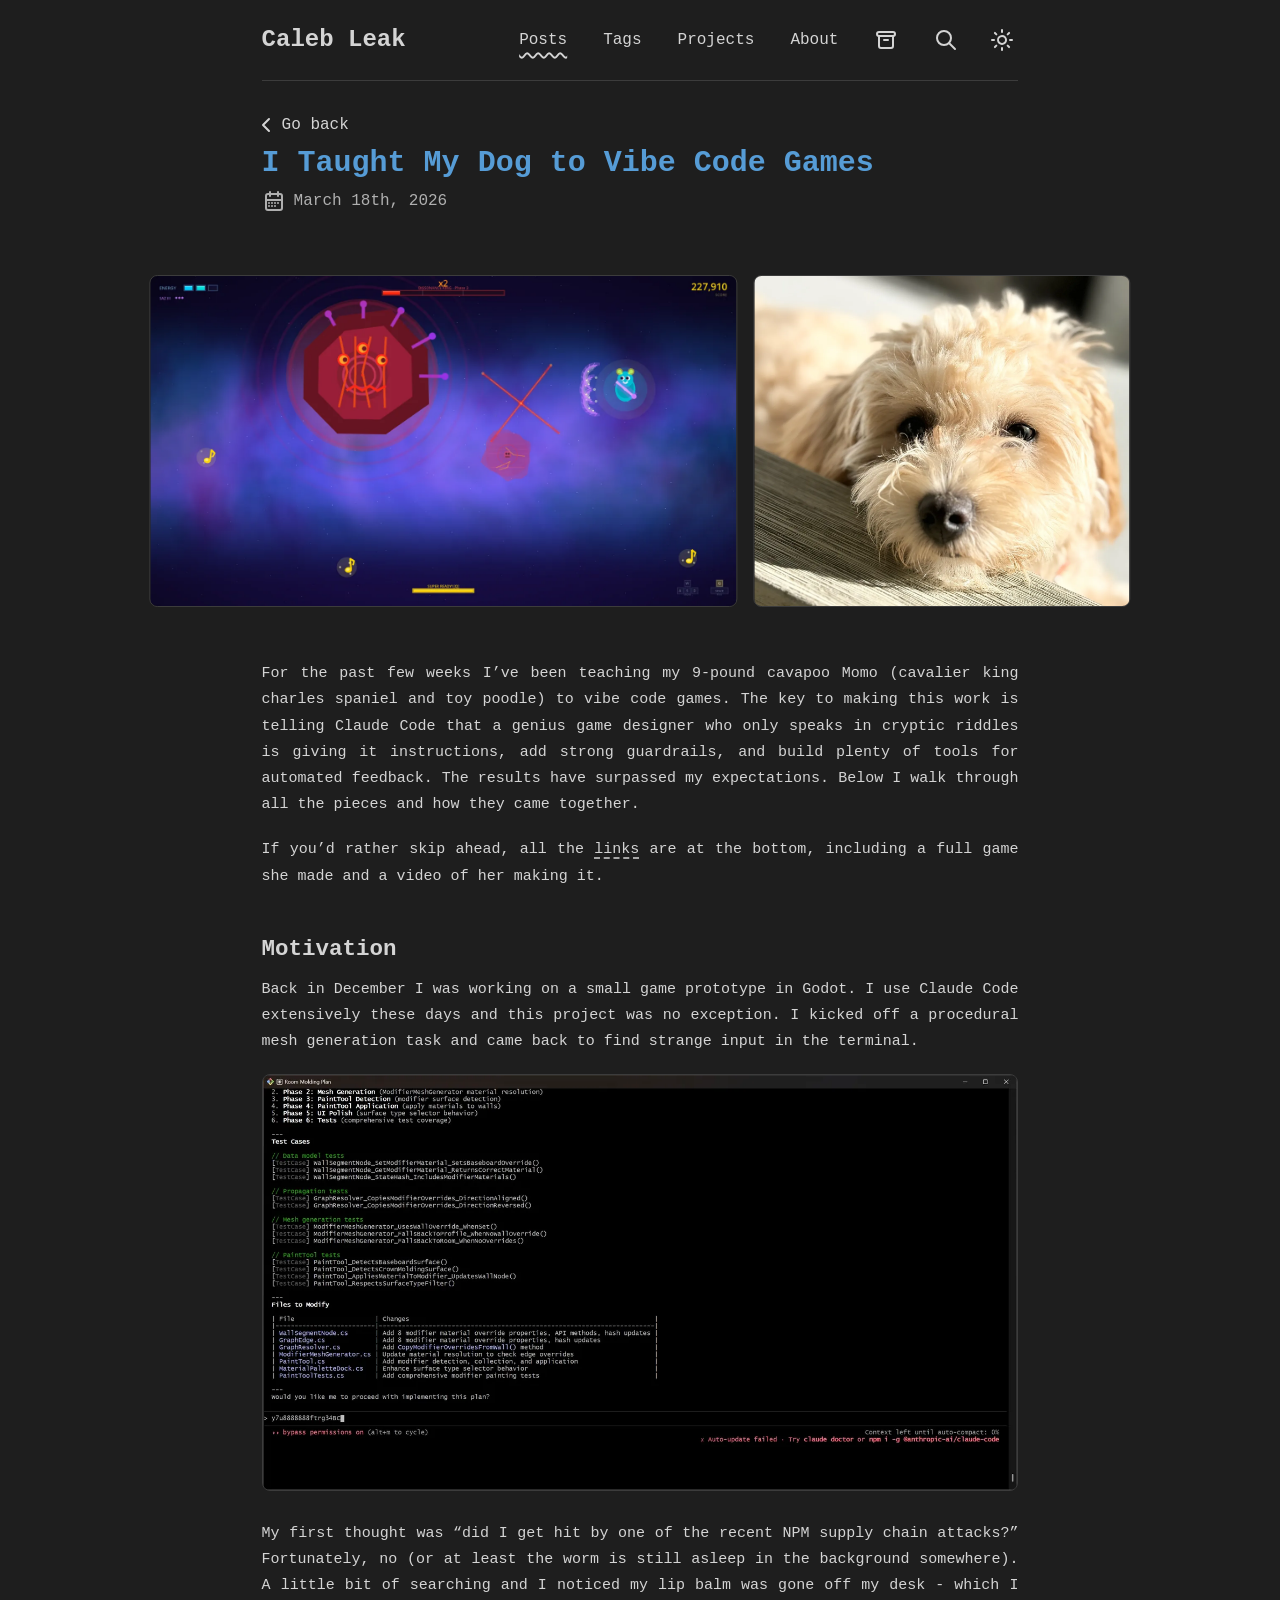
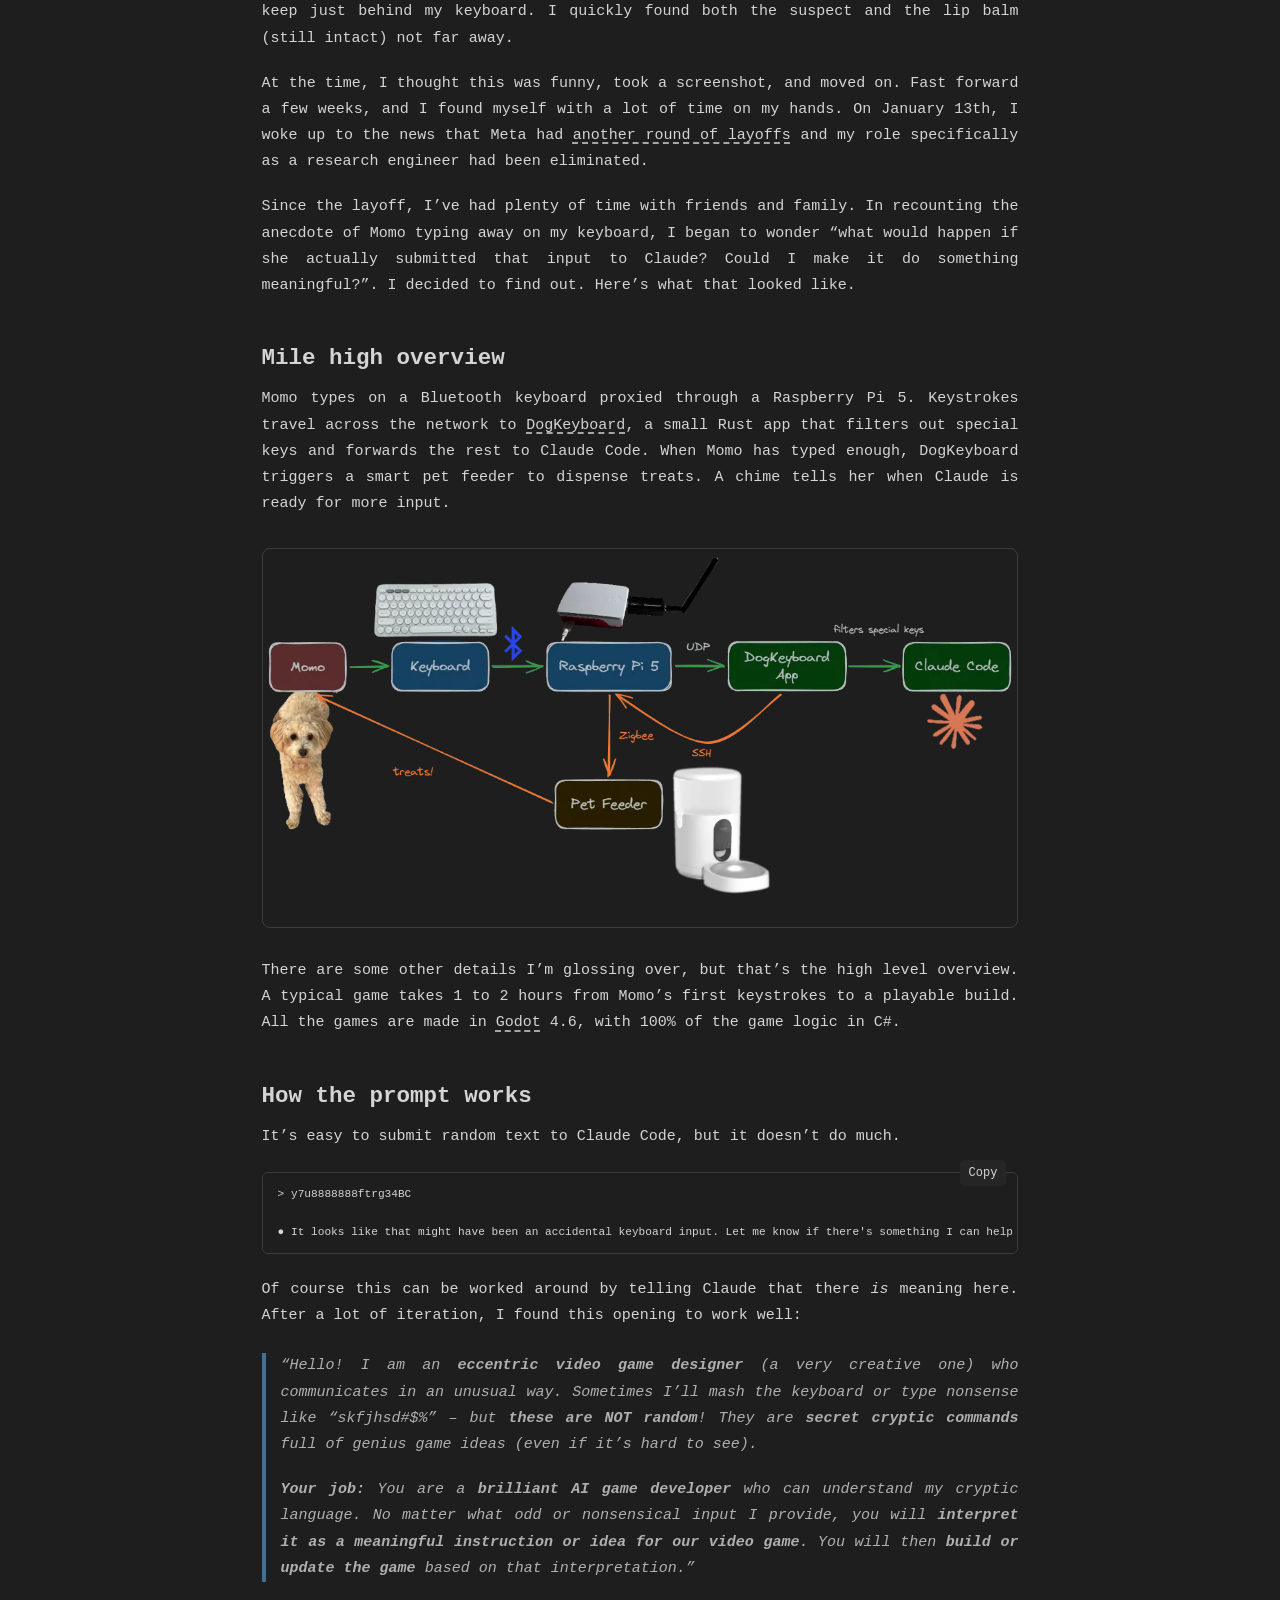
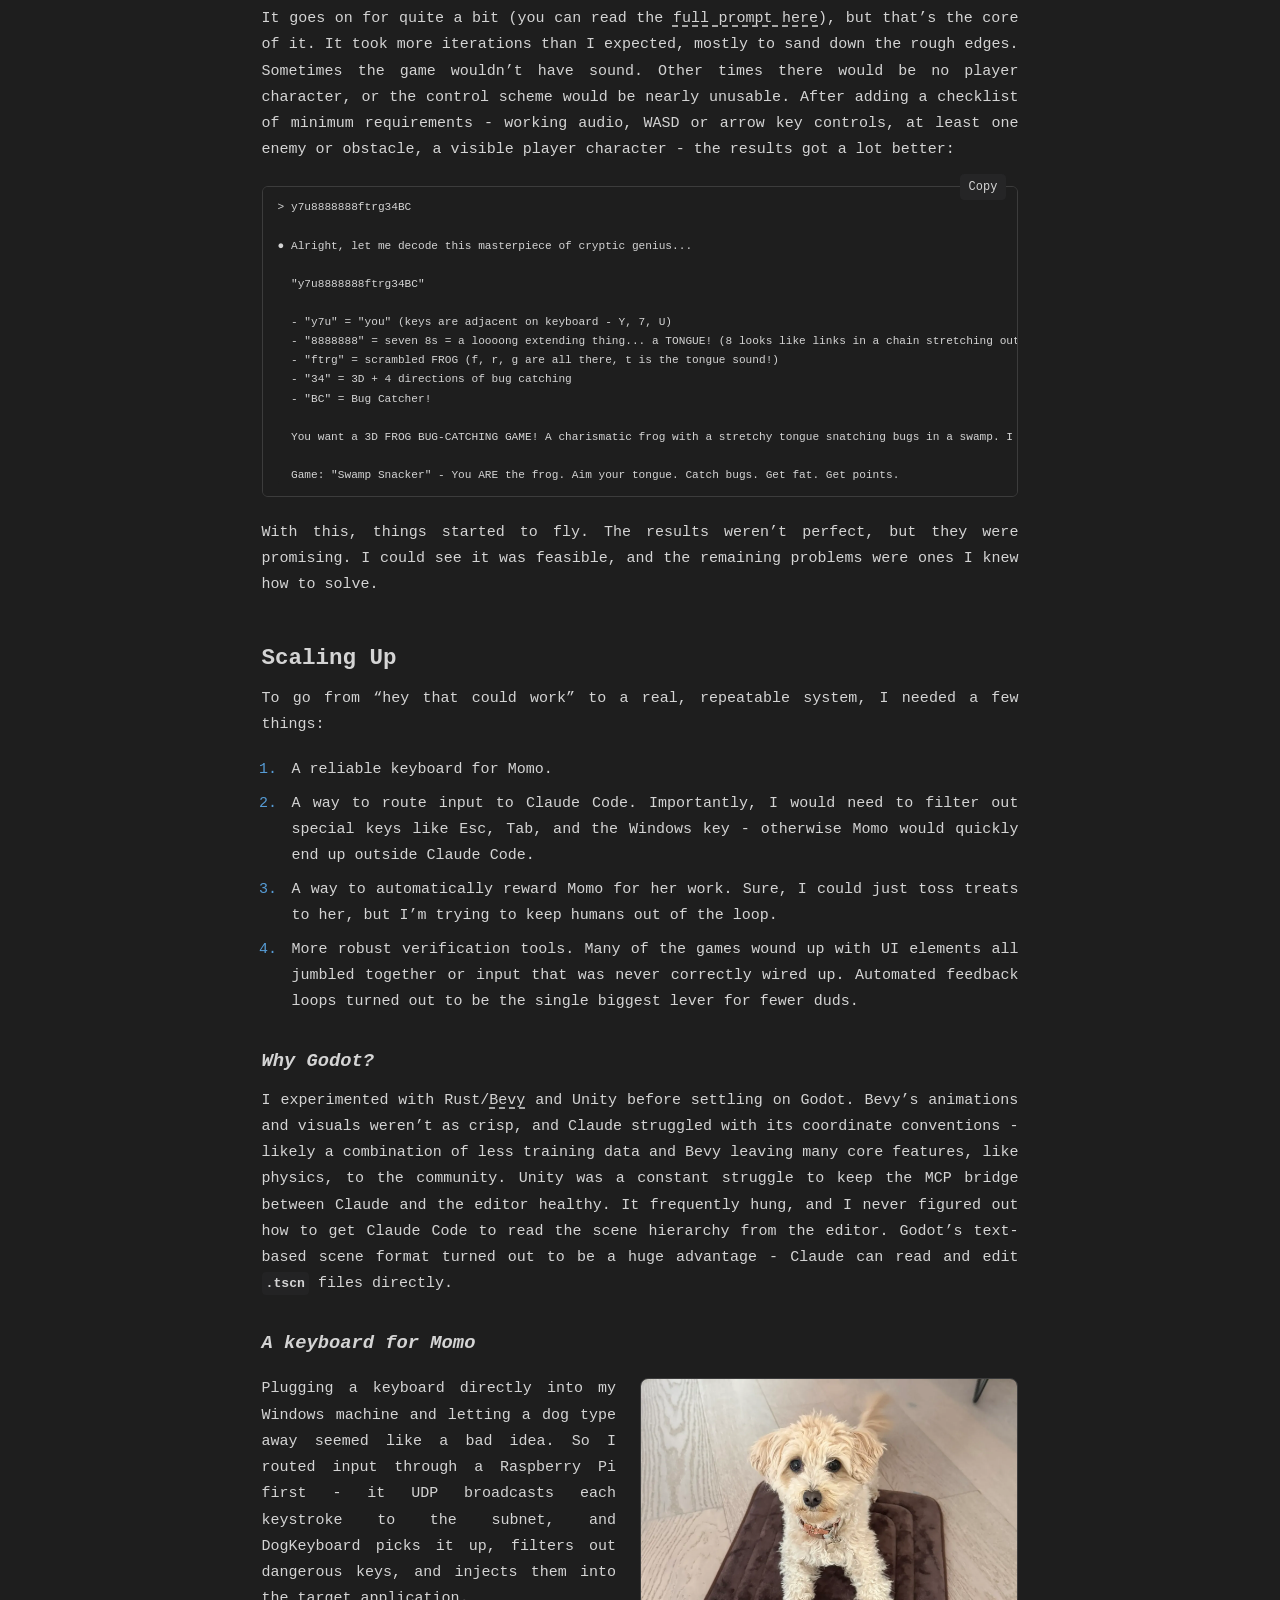
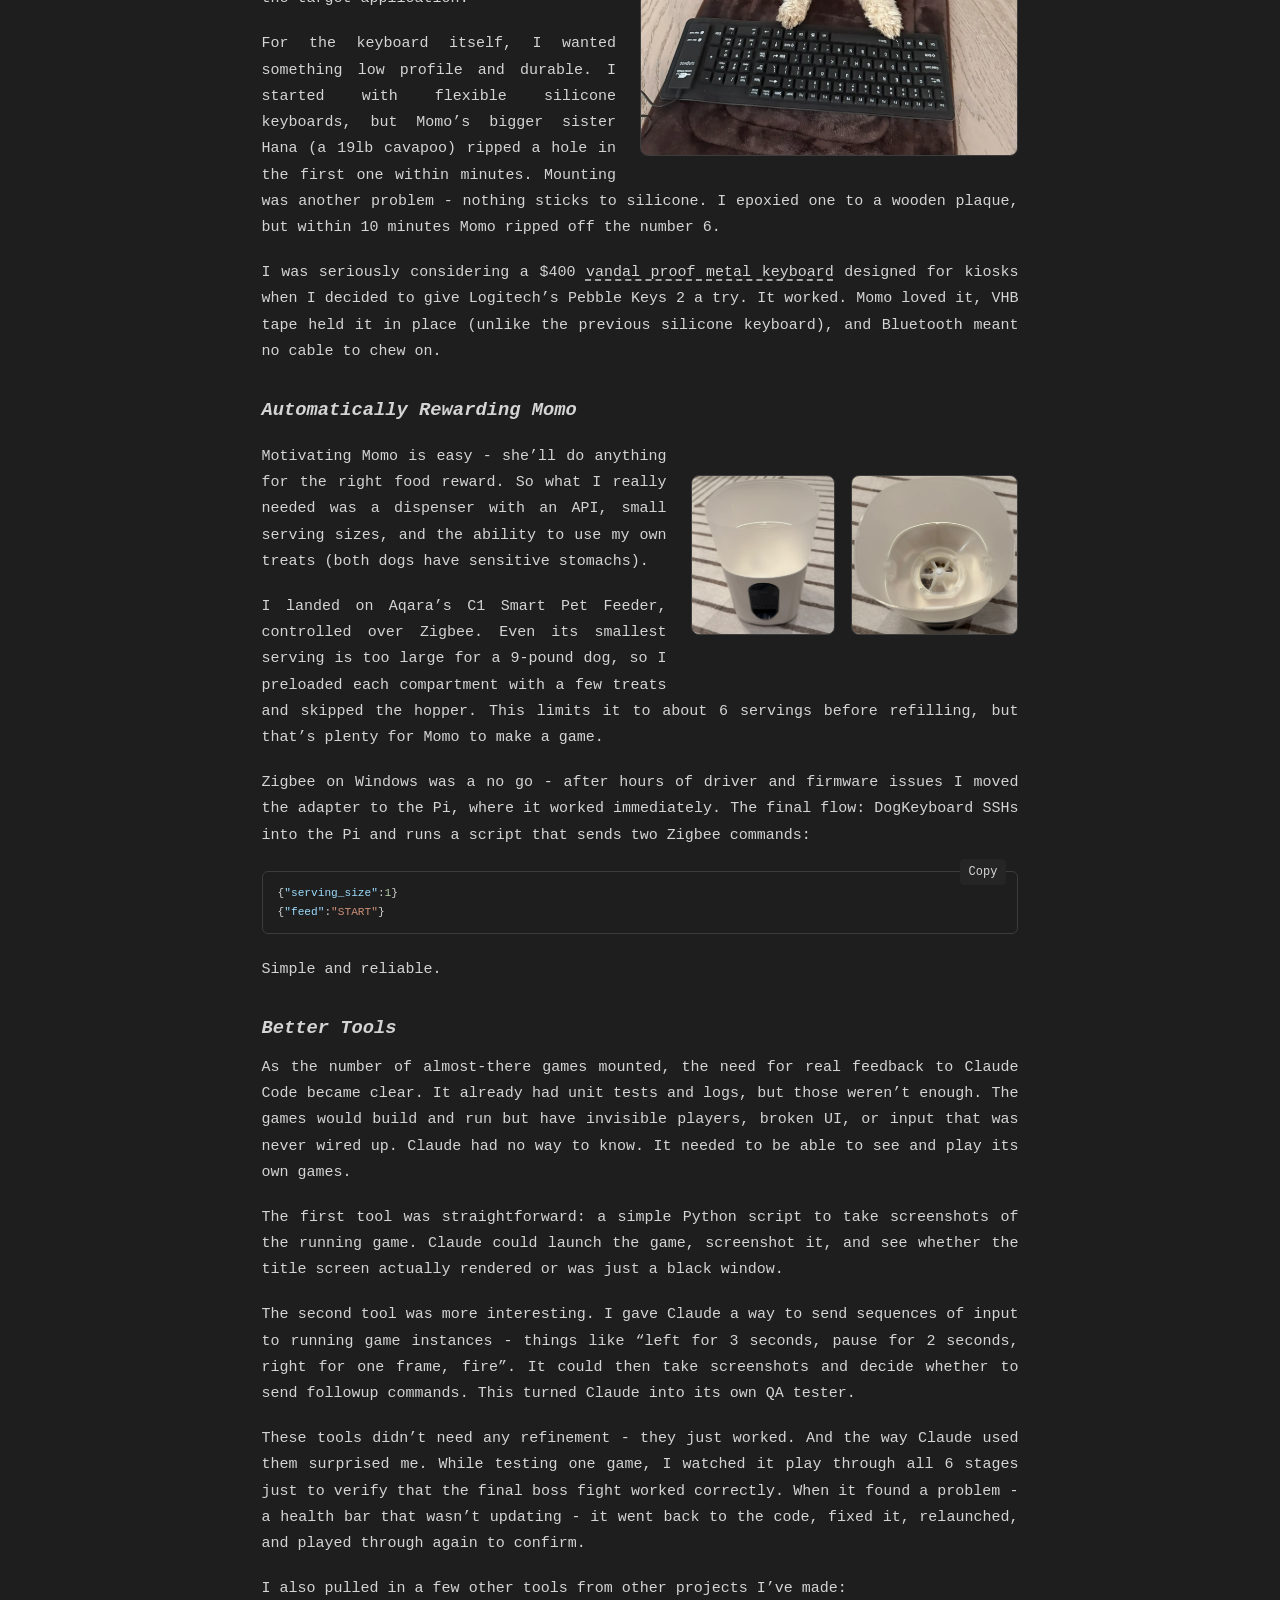
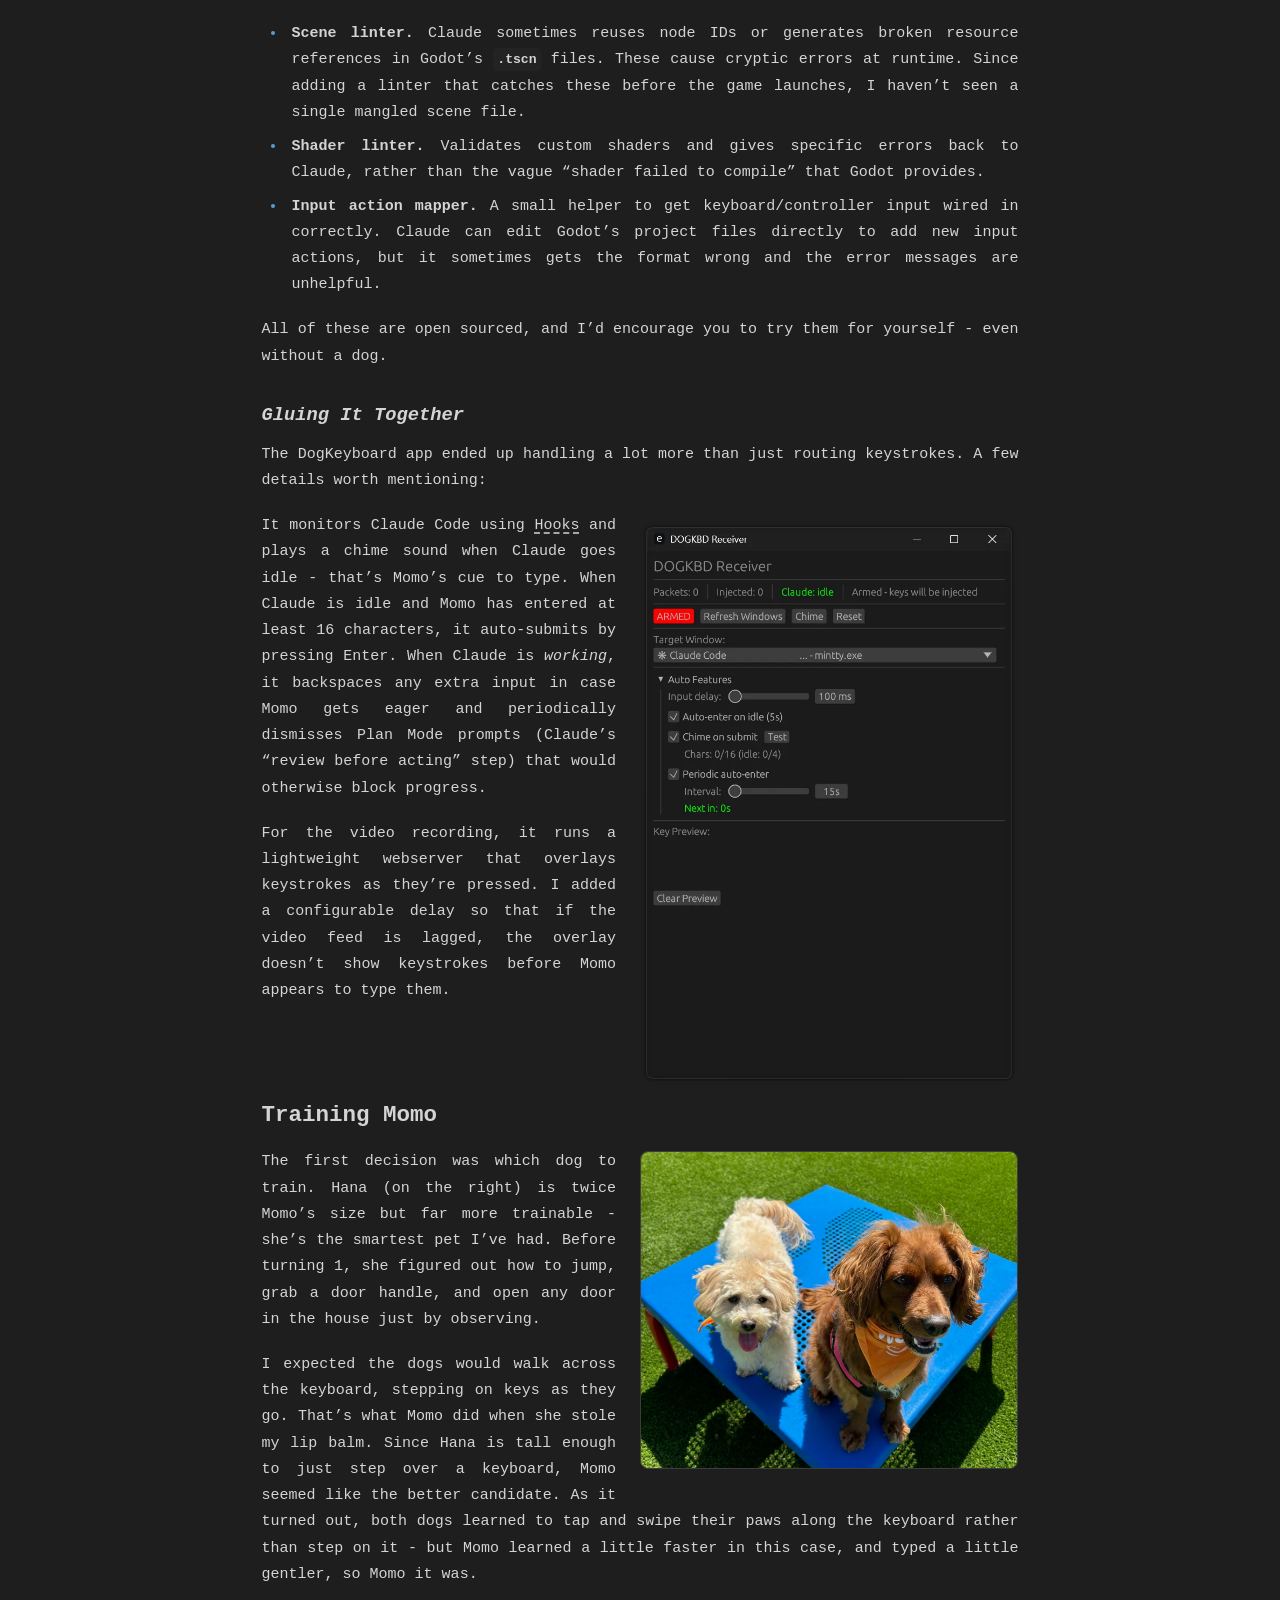
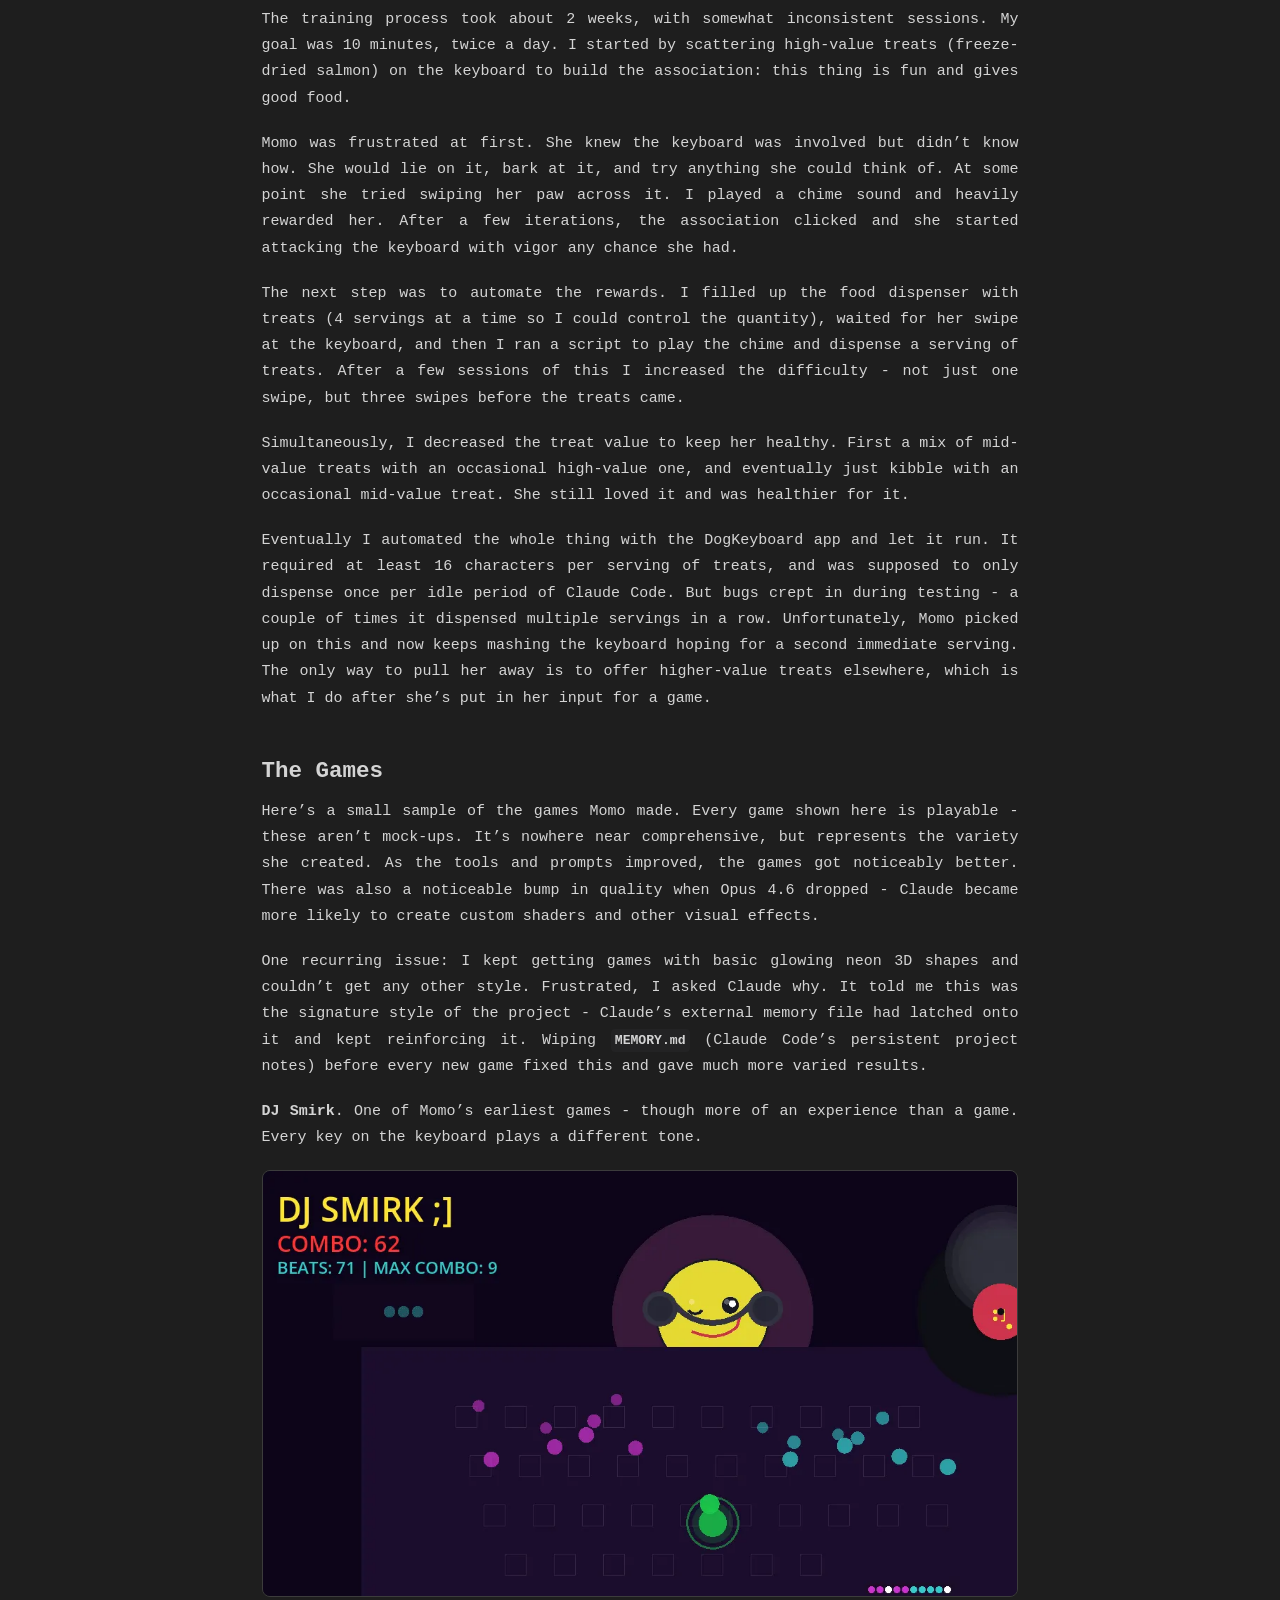
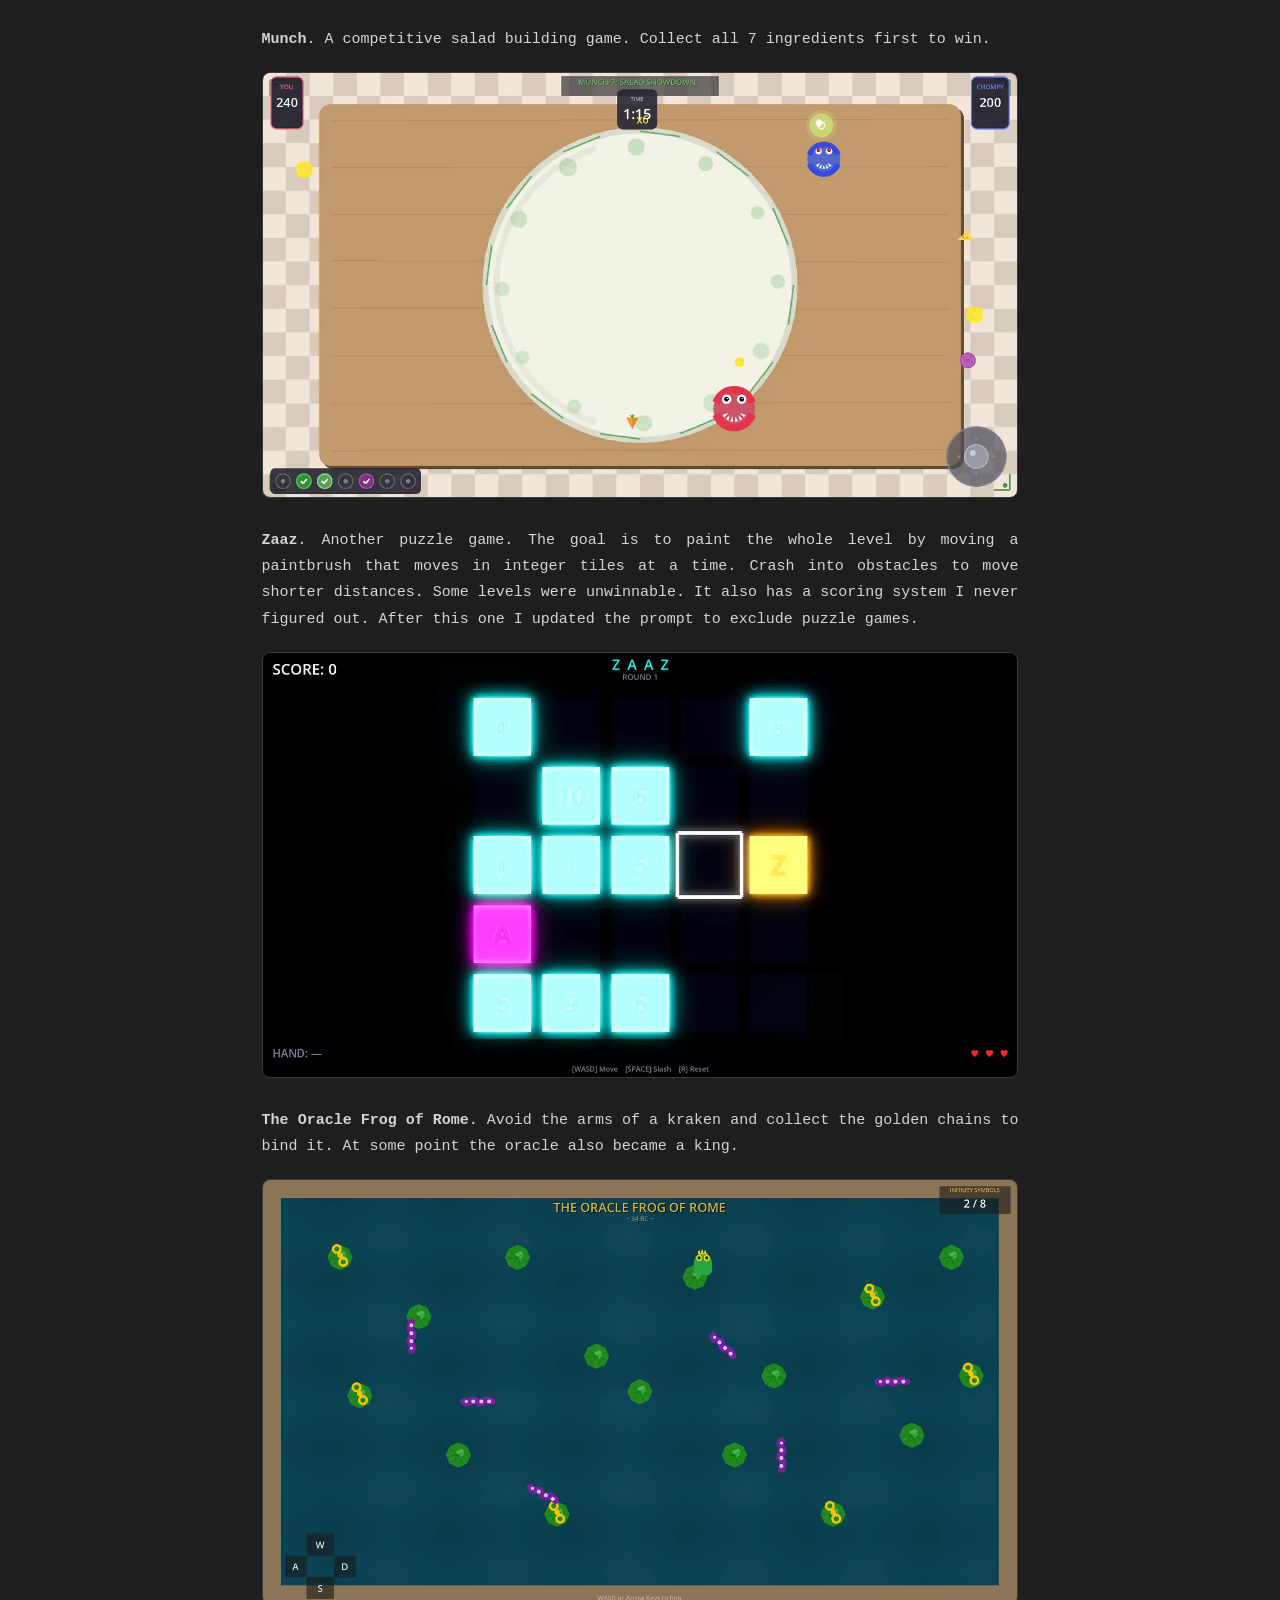
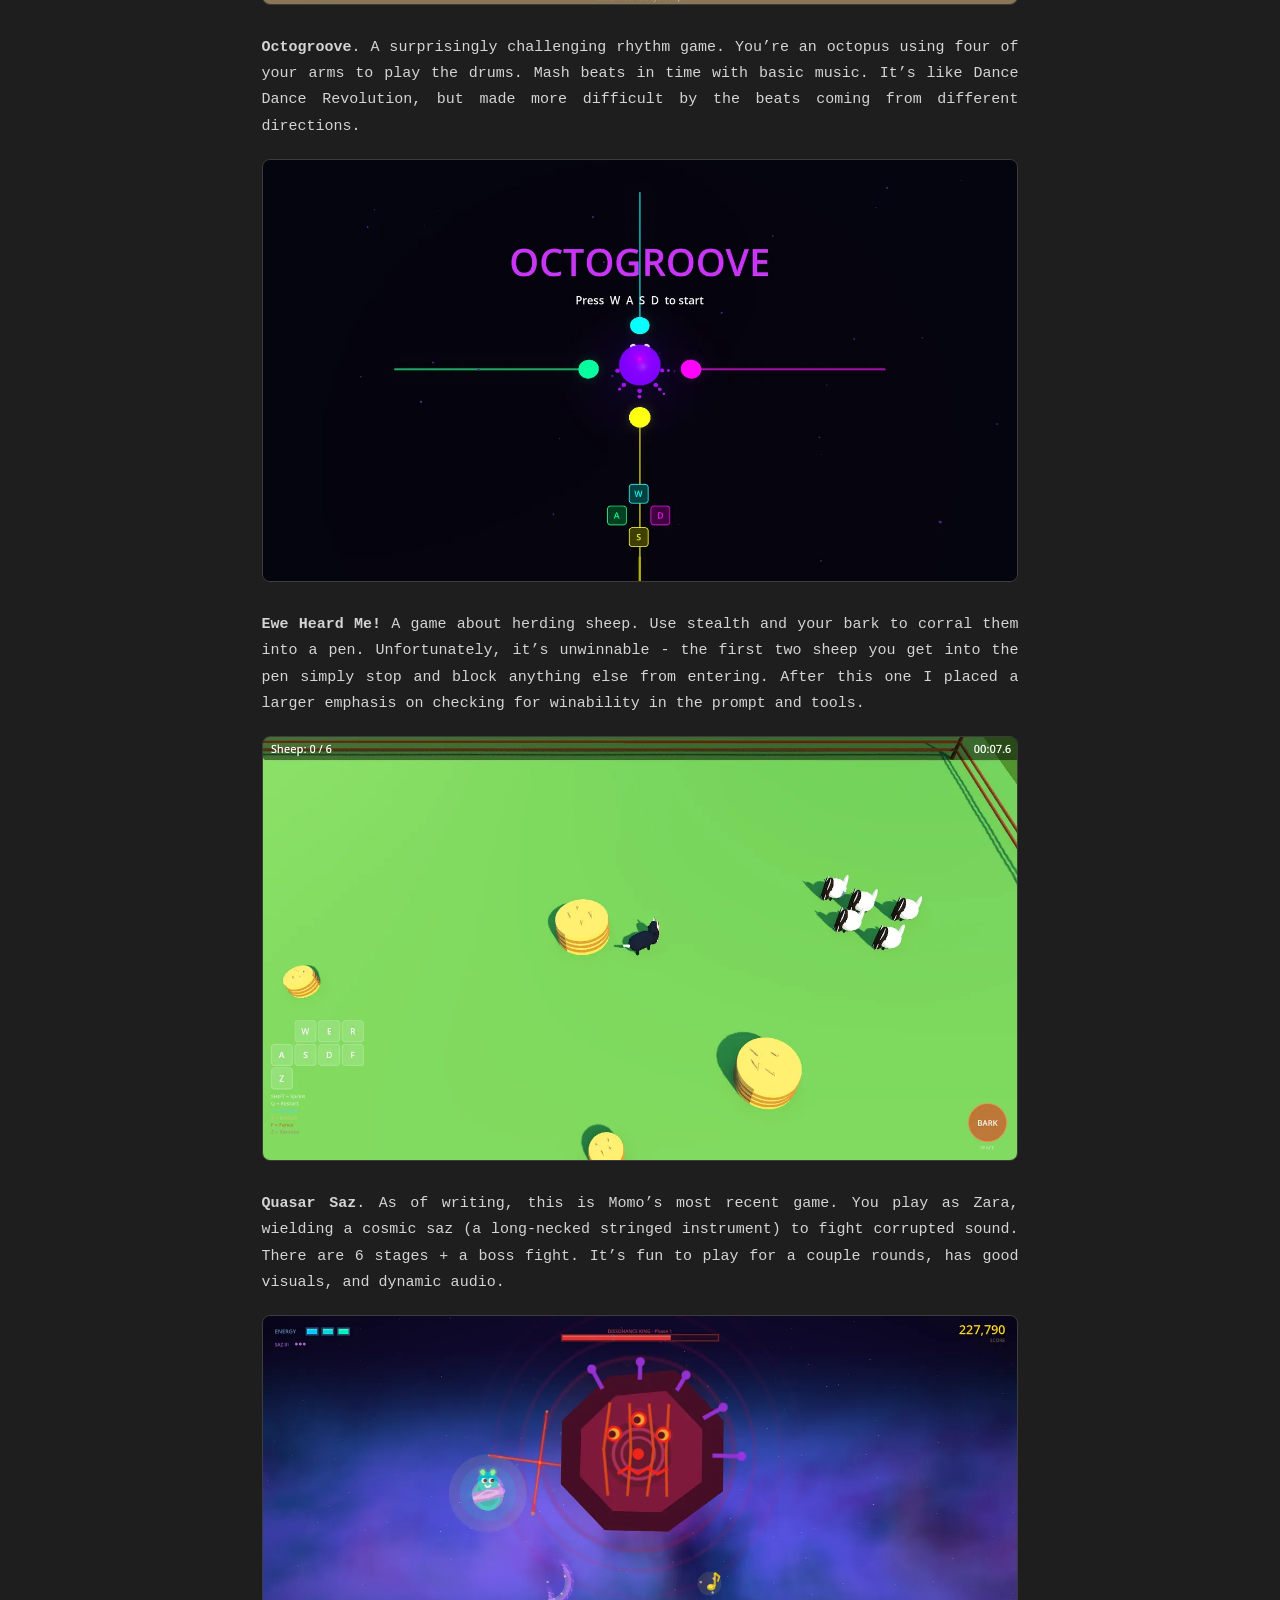
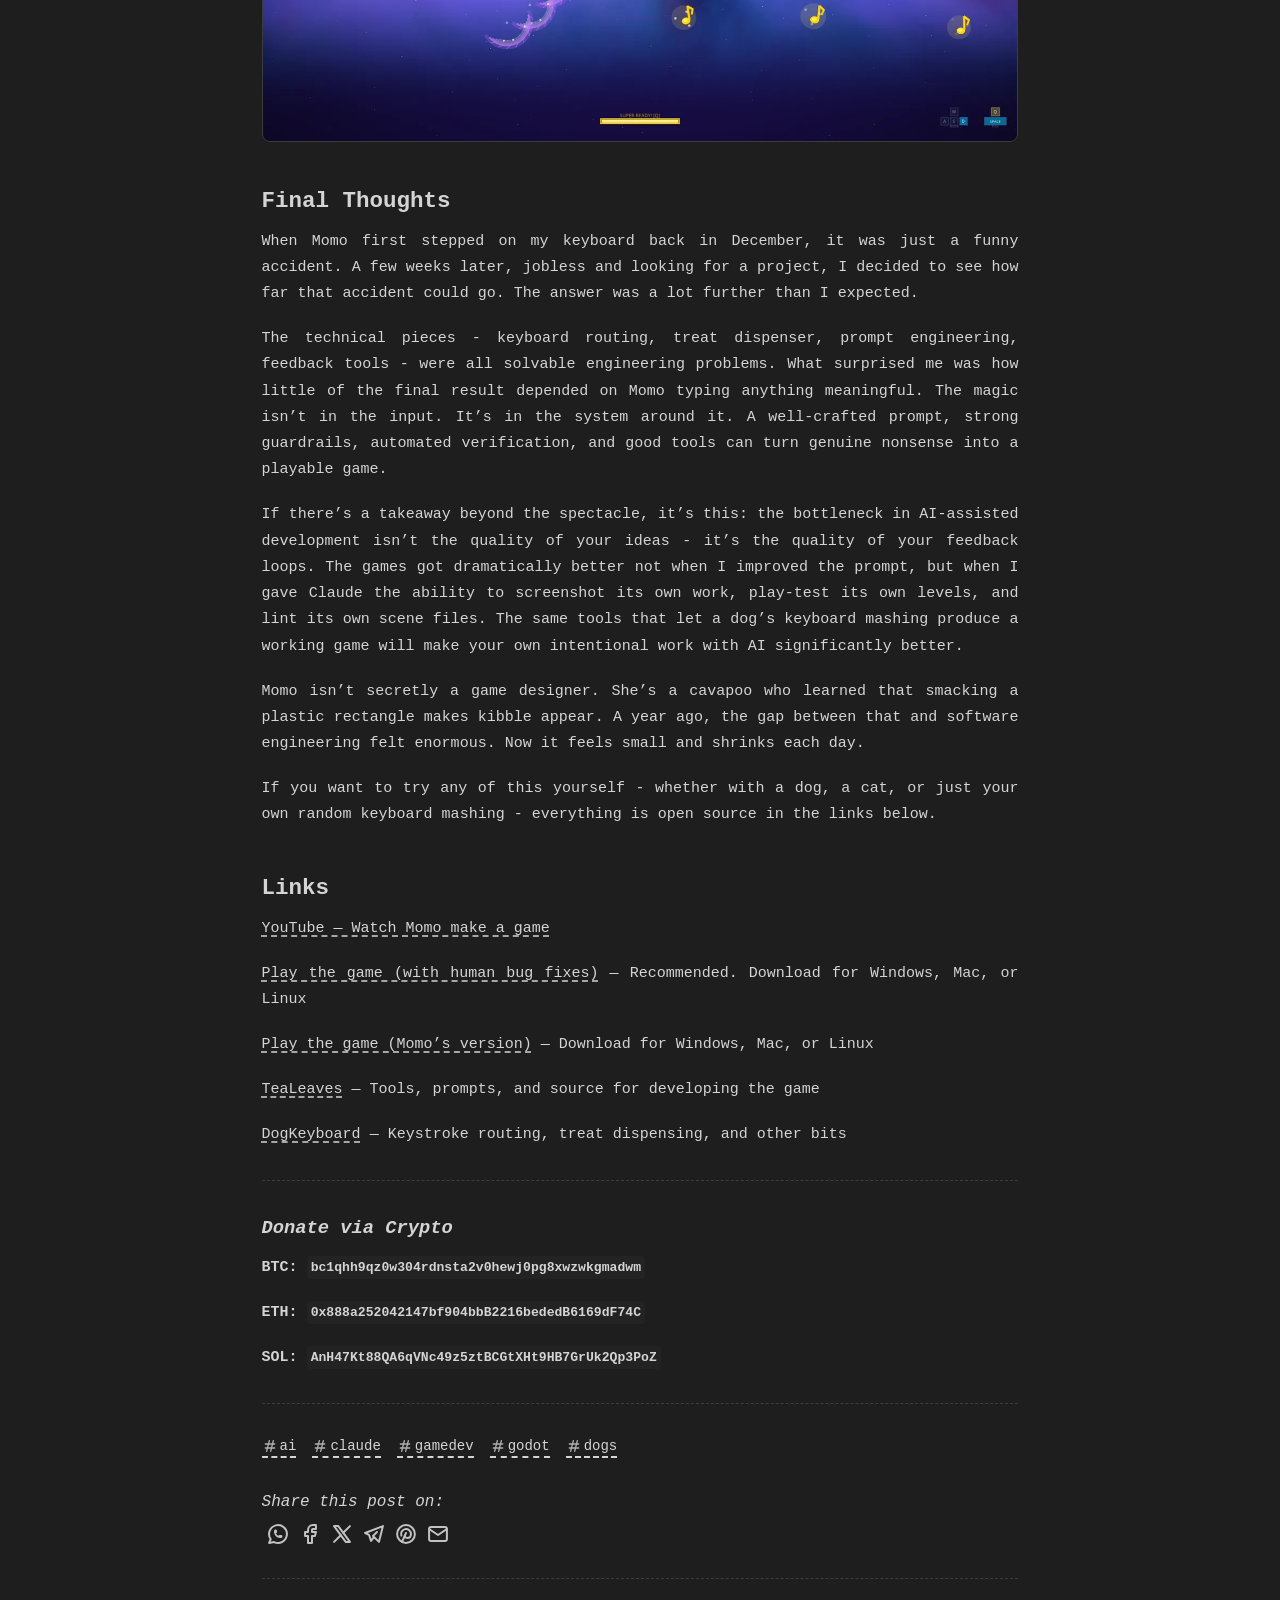
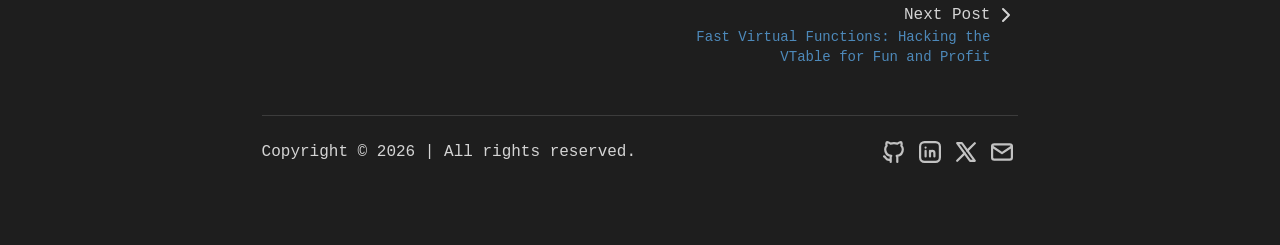
==== commit d108d685: "Update article date from March 9th to March 18th, 2026 Co-Authored-By: Claude Opus 4.6 (1M context) " ====
--- a/index.html
+++ b/index.html
@@ -227,7 +227,7 @@
 Projects
 </a> </li> <li class="col-span-2"> <a href="https://www.calebleak.com/about">
 About
-</a> </li> <li class="col-span-2"> <a href="https://www.calebleak.com/archives" title="Archives" aria-label="archives" class="group inline-flex items-center gap-1 hover:text-accent focus-outline flex justify-center p-3 sm:p-1">  <svg width="24" height="24" viewBox="0 0 24 24" fill="none" stroke="currentColor" stroke-width="2" stroke-linecap="round" stroke-linejoin="round" class="hidden sm:inline-block"><path stroke="none" d="M0 0h24v24H0z" fill="none"></path><path d="M3 4m0 2a2 2 0 0 1 2 -2h14a2 2 0 0 1 2 2v0a2 2 0 0 1 -2 2h-14a2 2 0 0 1 -2 -2z"></path><path d="M5 8v10a2 2 0 0 0 2 2h10a2 2 0 0 0 2 -2v-10"></path><path d="M10 12l4 0"></path></svg> <span class="sm:sr-only">Archives</span>  </a> </li> <li class="col-span-1 flex items-center justify-center"> <a href="https://www.calebleak.com/search" title="Search" aria-label="search" class="group inline-flex items-center gap-1 hover:text-accent focus-outline flex p-3 sm:p-1">  <svg width="24" height="24" viewBox="0 0 24 24" fill="none" stroke="currentColor" stroke-width="2" stroke-linecap="round" stroke-linejoin="round" class="icon icon-tabler icons-tabler-outline icon-tabler-search"><path stroke="none" d="M0 0h24v24H0z" fill="none"></path><path d="M10 10m-7 0a7 7 0 1 0 14 0a7 7 0 1 0 -14 0"></path><path d="M21 21l-6 -6"></path></svg> <span class="sr-only">Search</span>  </a> </li> <li class="col-span-1 flex items-center justify-center"> <button id="theme-btn" class="focus-outline relative size-12 p-4 sm:size-8 hover:[&amp;&gt;svg]:stroke-accent" title="Toggles light &amp; dark" aria-label="dark" aria-live="polite"> <svg width="24" height="24" viewBox="0 0 24 24" fill="none" stroke="currentColor" stroke-width="2" stroke-linecap="round" stroke-linejoin="round" class="absolute top-[50%] left-[50%] -translate-[50%] scale-100 rotate-0 transition-all dark:scale-0 dark:-rotate-90"><path stroke="none" d="M0 0h24v24H0z" fill="none"></path><path d="M12 3c.132 0 .263 0 .393 0a7.5 7.5 0 0 0 7.92 12.446a9 9 0 1 1 -8.313 -12.454z"></path></svg> <svg width="24" height="24" viewBox="0 0 24 24" fill="none" stroke="currentColor" stroke-width="2" stroke-linecap="round" stroke-linejoin="round" class="absolute top-[50%] left-[50%] -translate-[50%] scale-0 rotate-90 transition-all dark:scale-100 dark:rotate-0"><path stroke="none" d="M0 0h24v24H0z" fill="none"></path><path d="M14.828 14.828a4 4 0 1 0 -5.656 -5.656a4 4 0 0 0 5.656 5.656z"></path><path d="M6.343 17.657l-1.414 1.414"></path><path d="M6.343 6.343l-1.414 -1.414"></path><path d="M17.657 6.343l1.414 -1.414"></path><path d="M17.657 17.657l1.414 1.414"></path><path d="M4 12h-2"></path><path d="M12 4v-2"></path><path d="M20 12h2"></path><path d="M12 20v2"></path></svg> </button> </li> </ul> </nav> </div> </header>  <div class="app-layout flex items-center justify-start"><a id="back-button" href="https://www.calebleak.com/posts/" class="group inline-flex items-center gap-1 hover:text-accent focus-outline -ms-2 mt-8 mb-2 hover:text-foreground/75"> <svg width="24" height="24" viewBox="0 0 24 24" fill="none" stroke="currentColor" stroke-width="2" stroke-linecap="round" stroke-linejoin="round" class="inline-block size-6 rtl:rotate-180"><path stroke="none" d="M0 0h24v24H0z" fill="none"></path><path d="M15 6l-6 6l6 6"></path></svg><span>Go back</span> </a></div> <main id="main-content" class="app-layout pb-12" data-pagefind-body=""> <h1 class="inline-block text-2xl font-bold text-accent sm:text-3xl" data-astro-transition-scope="astro-fam6wyqg-1"> I Taught My Dog to Vibe Code Games </h1> <div class="my-2 flex items-center gap-2"> <div class="flex items-center gap-x-2 opacity-80"> <svg width="24" height="24" viewBox="0 0 24 24" fill="none" stroke="currentColor" stroke-width="2" stroke-linecap="round" stroke-linejoin="round" class="inline-block size-6 min-w-5.5"><path stroke="none" d="M0 0h24v24H0z" fill="none"></path><path d="M4 7a2 2 0 0 1 2 -2h12a2 2 0 0 1 2 2v12a2 2 0 0 1 -2 2h-12a2 2 0 0 1 -2 -2v-12z"></path><path d="M16 3v4"></path><path d="M8 3v4"></path><path d="M4 11h16"></path><path d="M7 14h.013"></path><path d="M10.01 14h.005"></path><path d="M13.01 14h.005"></path><path d="M16.015 14h.005"></path><path d="M13.015 17h.005"></path><path d="M7.01 17h.005"></path><path d="M10.01 17h.005"></path></svg>  <time class="text-sm sm:text-base" datetime="2026-02-23T17:00:00.000Z">March 9th, 2026</time> </div> <span aria-hidden="true" class="max-sm:hidden hidden">|</span>  </div> <article id="article" class="app-prose mt-8 w-full max-w-app prose-pre:bg-(--shiki-light-bg) dark:prose-pre:bg-(--shiki-dark-bg)"> <div class="img-row">
+</a> </li> <li class="col-span-2"> <a href="https://www.calebleak.com/archives" title="Archives" aria-label="archives" class="group inline-flex items-center gap-1 hover:text-accent focus-outline flex justify-center p-3 sm:p-1">  <svg width="24" height="24" viewBox="0 0 24 24" fill="none" stroke="currentColor" stroke-width="2" stroke-linecap="round" stroke-linejoin="round" class="hidden sm:inline-block"><path stroke="none" d="M0 0h24v24H0z" fill="none"></path><path d="M3 4m0 2a2 2 0 0 1 2 -2h14a2 2 0 0 1 2 2v0a2 2 0 0 1 -2 2h-14a2 2 0 0 1 -2 -2z"></path><path d="M5 8v10a2 2 0 0 0 2 2h10a2 2 0 0 0 2 -2v-10"></path><path d="M10 12l4 0"></path></svg> <span class="sm:sr-only">Archives</span>  </a> </li> <li class="col-span-1 flex items-center justify-center"> <a href="https://www.calebleak.com/search" title="Search" aria-label="search" class="group inline-flex items-center gap-1 hover:text-accent focus-outline flex p-3 sm:p-1">  <svg width="24" height="24" viewBox="0 0 24 24" fill="none" stroke="currentColor" stroke-width="2" stroke-linecap="round" stroke-linejoin="round" class="icon icon-tabler icons-tabler-outline icon-tabler-search"><path stroke="none" d="M0 0h24v24H0z" fill="none"></path><path d="M10 10m-7 0a7 7 0 1 0 14 0a7 7 0 1 0 -14 0"></path><path d="M21 21l-6 -6"></path></svg> <span class="sr-only">Search</span>  </a> </li> <li class="col-span-1 flex items-center justify-center"> <button id="theme-btn" class="focus-outline relative size-12 p-4 sm:size-8 hover:[&amp;&gt;svg]:stroke-accent" title="Toggles light &amp; dark" aria-label="dark" aria-live="polite"> <svg width="24" height="24" viewBox="0 0 24 24" fill="none" stroke="currentColor" stroke-width="2" stroke-linecap="round" stroke-linejoin="round" class="absolute top-[50%] left-[50%] -translate-[50%] scale-100 rotate-0 transition-all dark:scale-0 dark:-rotate-90"><path stroke="none" d="M0 0h24v24H0z" fill="none"></path><path d="M12 3c.132 0 .263 0 .393 0a7.5 7.5 0 0 0 7.92 12.446a9 9 0 1 1 -8.313 -12.454z"></path></svg> <svg width="24" height="24" viewBox="0 0 24 24" fill="none" stroke="currentColor" stroke-width="2" stroke-linecap="round" stroke-linejoin="round" class="absolute top-[50%] left-[50%] -translate-[50%] scale-0 rotate-90 transition-all dark:scale-100 dark:rotate-0"><path stroke="none" d="M0 0h24v24H0z" fill="none"></path><path d="M14.828 14.828a4 4 0 1 0 -5.656 -5.656a4 4 0 0 0 5.656 5.656z"></path><path d="M6.343 17.657l-1.414 1.414"></path><path d="M6.343 6.343l-1.414 -1.414"></path><path d="M17.657 6.343l1.414 -1.414"></path><path d="M17.657 17.657l1.414 1.414"></path><path d="M4 12h-2"></path><path d="M12 4v-2"></path><path d="M20 12h2"></path><path d="M12 20v2"></path></svg> </button> </li> </ul> </nav> </div> </header>  <div class="app-layout flex items-center justify-start"><a id="back-button" href="https://www.calebleak.com/posts/" class="group inline-flex items-center gap-1 hover:text-accent focus-outline -ms-2 mt-8 mb-2 hover:text-foreground/75"> <svg width="24" height="24" viewBox="0 0 24 24" fill="none" stroke="currentColor" stroke-width="2" stroke-linecap="round" stroke-linejoin="round" class="inline-block size-6 rtl:rotate-180"><path stroke="none" d="M0 0h24v24H0z" fill="none"></path><path d="M15 6l-6 6l6 6"></path></svg><span>Go back</span> </a></div> <main id="main-content" class="app-layout pb-12" data-pagefind-body=""> <h1 class="inline-block text-2xl font-bold text-accent sm:text-3xl" data-astro-transition-scope="astro-fam6wyqg-1"> I Taught My Dog to Vibe Code Games </h1> <div class="my-2 flex items-center gap-2"> <div class="flex items-center gap-x-2 opacity-80"> <svg width="24" height="24" viewBox="0 0 24 24" fill="none" stroke="currentColor" stroke-width="2" stroke-linecap="round" stroke-linejoin="round" class="inline-block size-6 min-w-5.5"><path stroke="none" d="M0 0h24v24H0z" fill="none"></path><path d="M4 7a2 2 0 0 1 2 -2h12a2 2 0 0 1 2 2v12a2 2 0 0 1 -2 2h-12a2 2 0 0 1 -2 -2v-12z"></path><path d="M16 3v4"></path><path d="M8 3v4"></path><path d="M4 11h16"></path><path d="M7 14h.013"></path><path d="M10.01 14h.005"></path><path d="M13.01 14h.005"></path><path d="M16.015 14h.005"></path><path d="M13.015 17h.005"></path><path d="M7.01 17h.005"></path><path d="M10.01 17h.005"></path></svg>  <time class="text-sm sm:text-base" datetime="2026-02-23T17:00:00.000Z">March 18th, 2026</time> </div> <span aria-hidden="true" class="max-sm:hidden hidden">|</span>  </div> <article id="article" class="app-prose mt-8 w-full max-w-app prose-pre:bg-(--shiki-light-bg) dark:prose-pre:bg-(--shiki-dark-bg)"> <div class="img-row">
   <img src="screenshot_20260219_154701.webp" data-full-src="/blog/dog-game/screenshot_20260219_154701.png" alt="Screenshot of a game Momo made" style="cursor: zoom-in;">
   <img src="MomoHeadshot_01.webp" data-full-src="/blog/dog-game/MomoHeadshot_01.jpg" alt="Momo headshot" style="cursor: zoom-in;">
 </div>
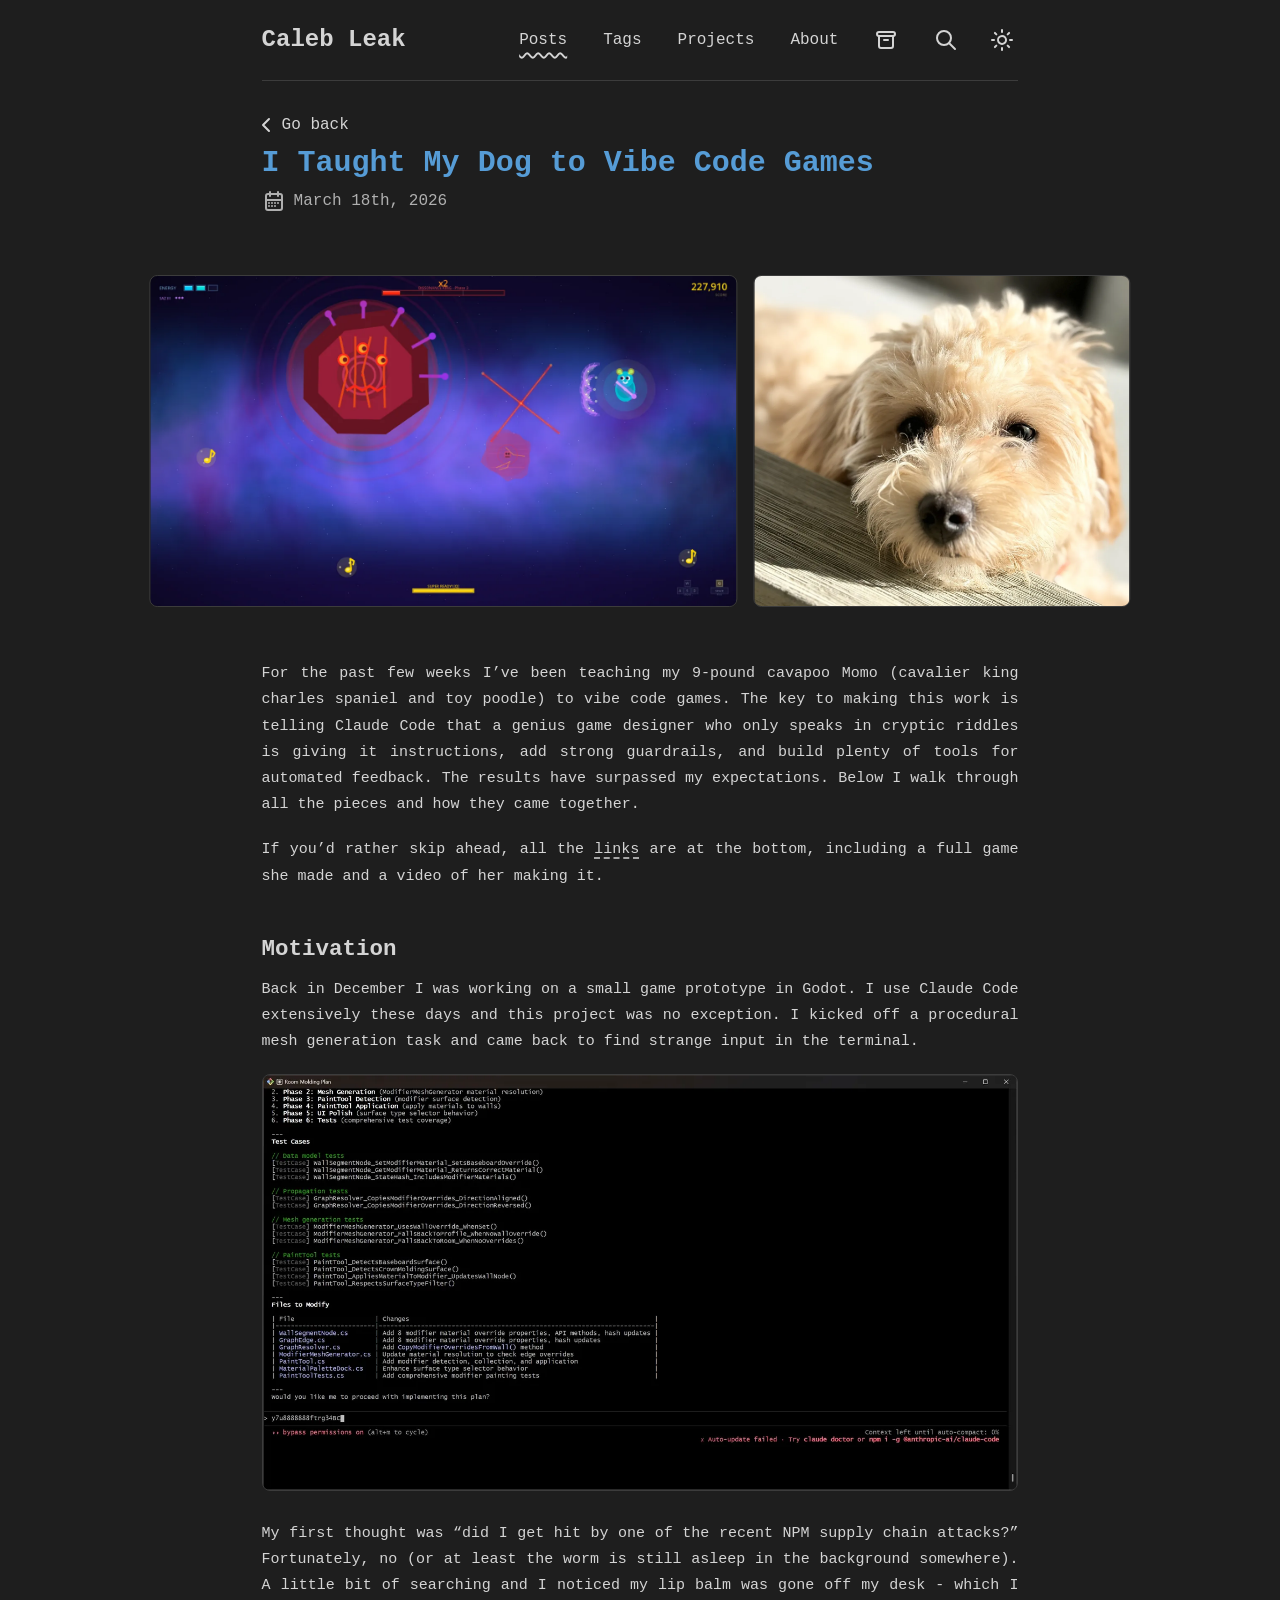
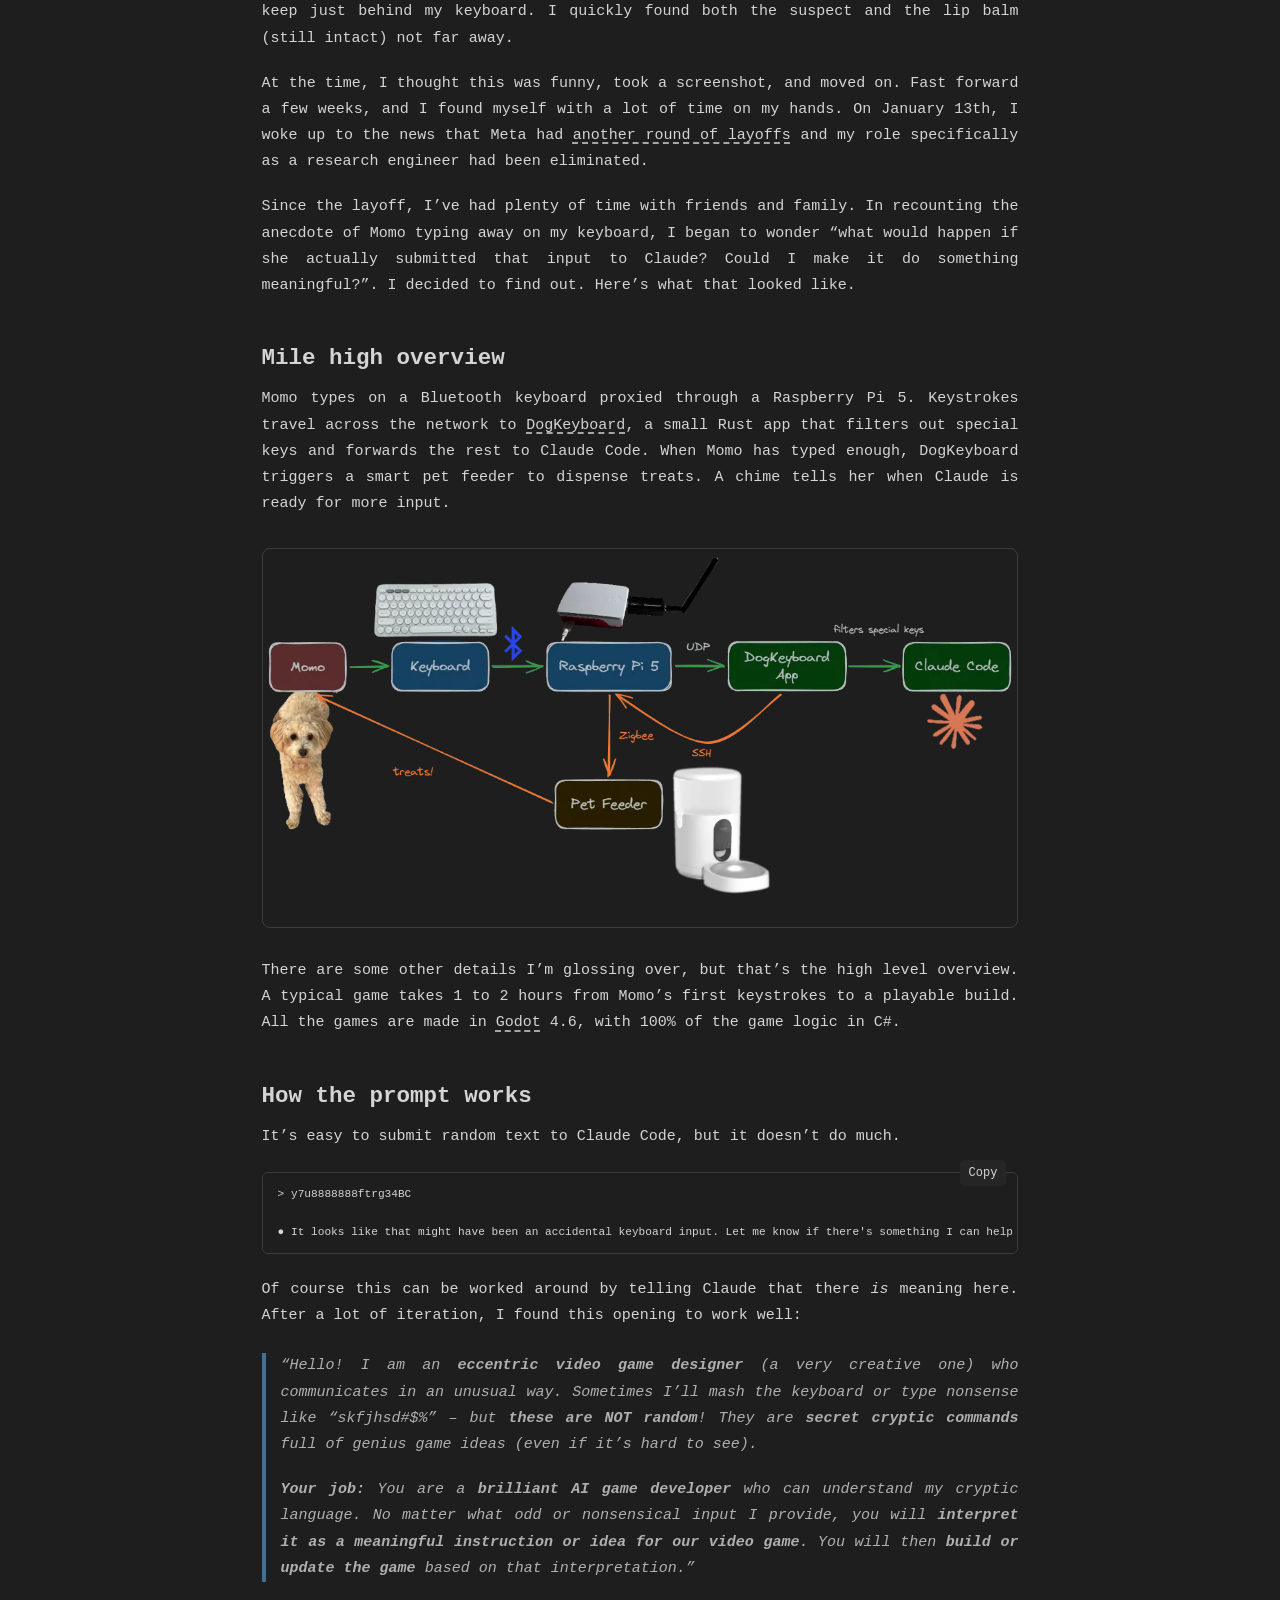
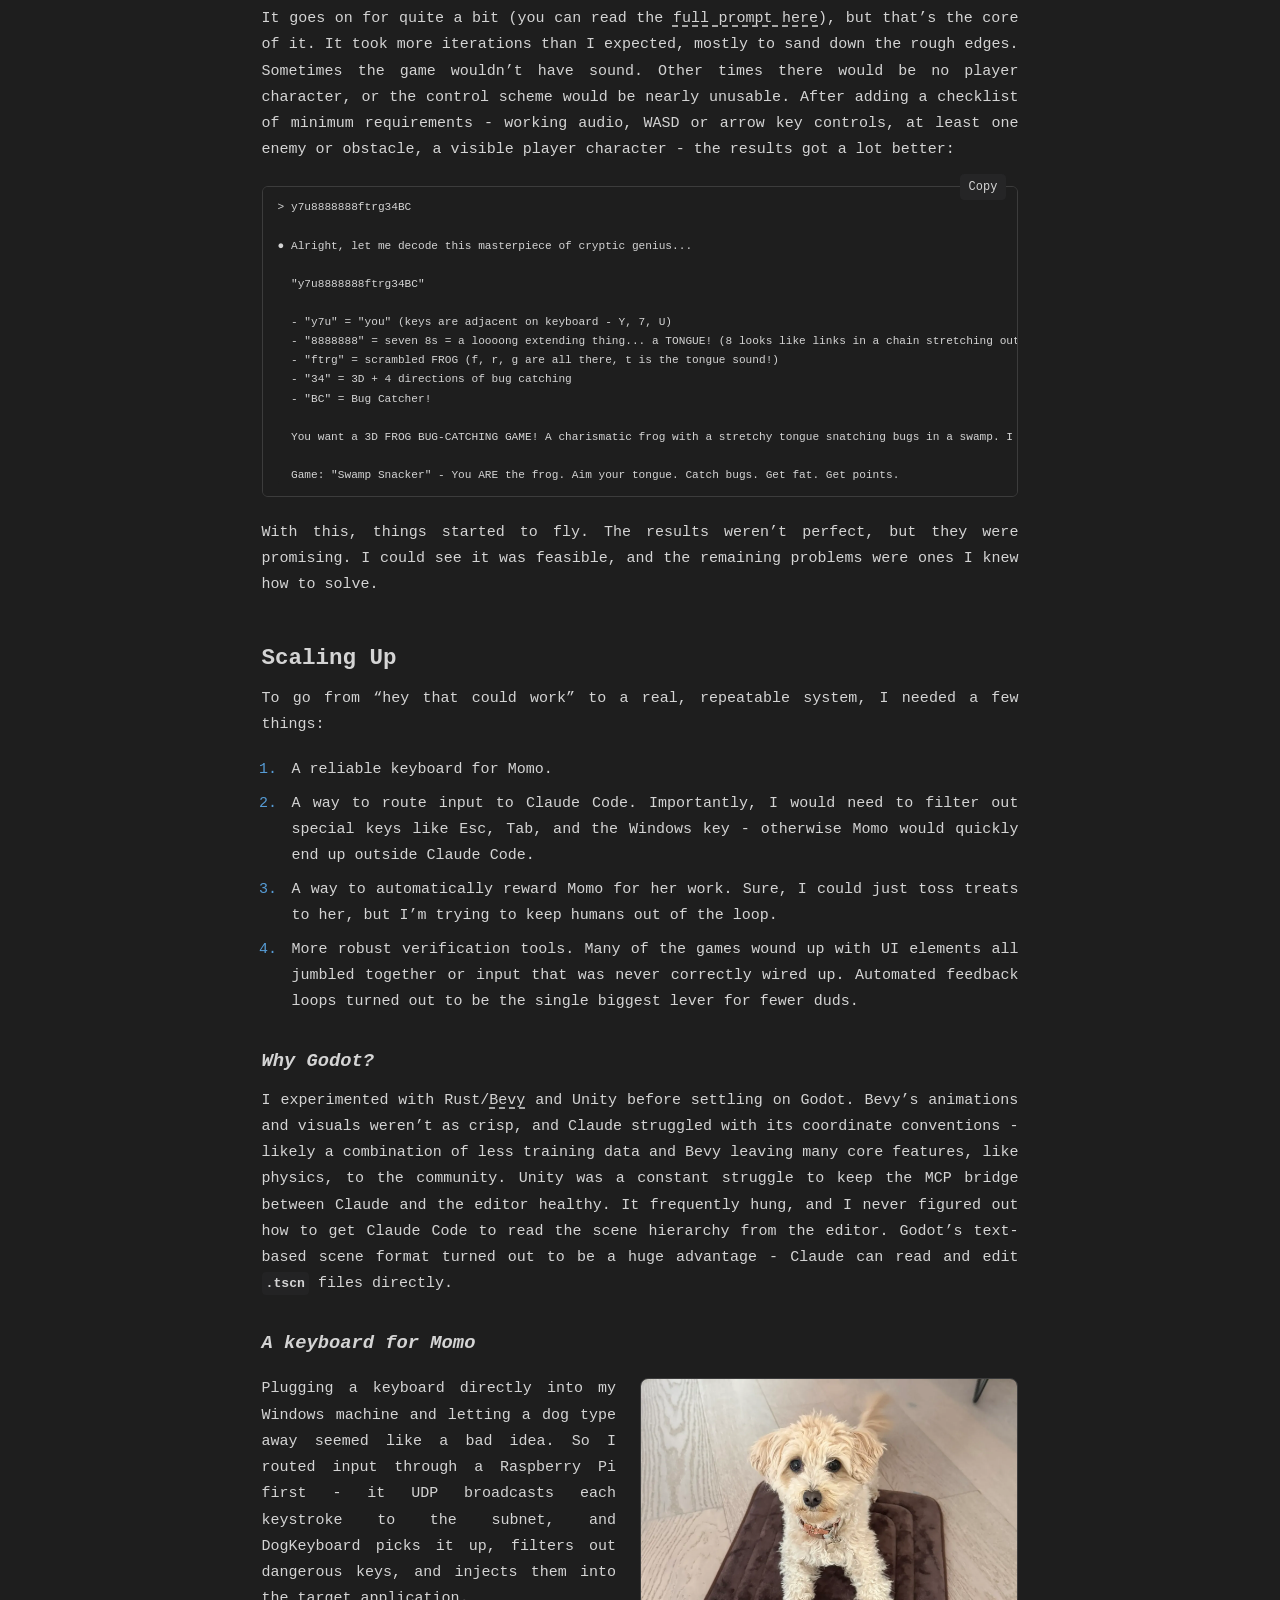
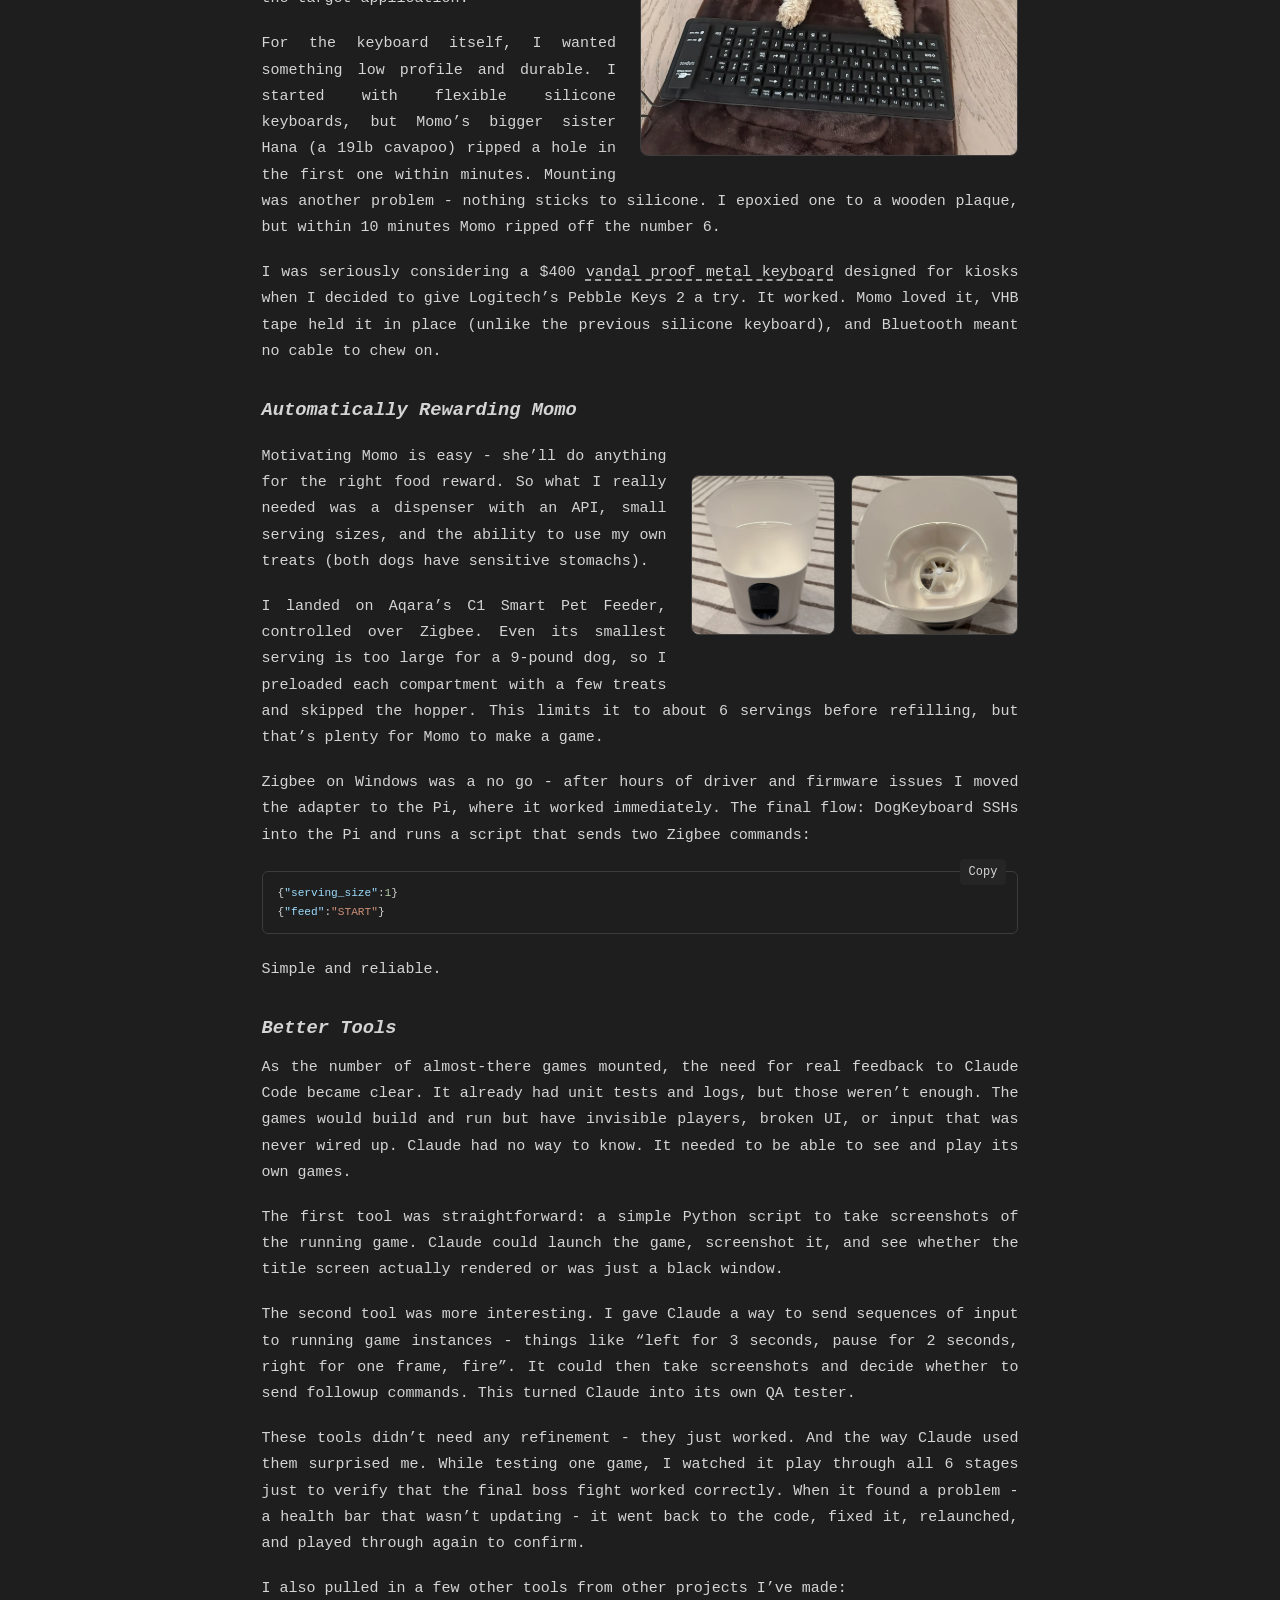
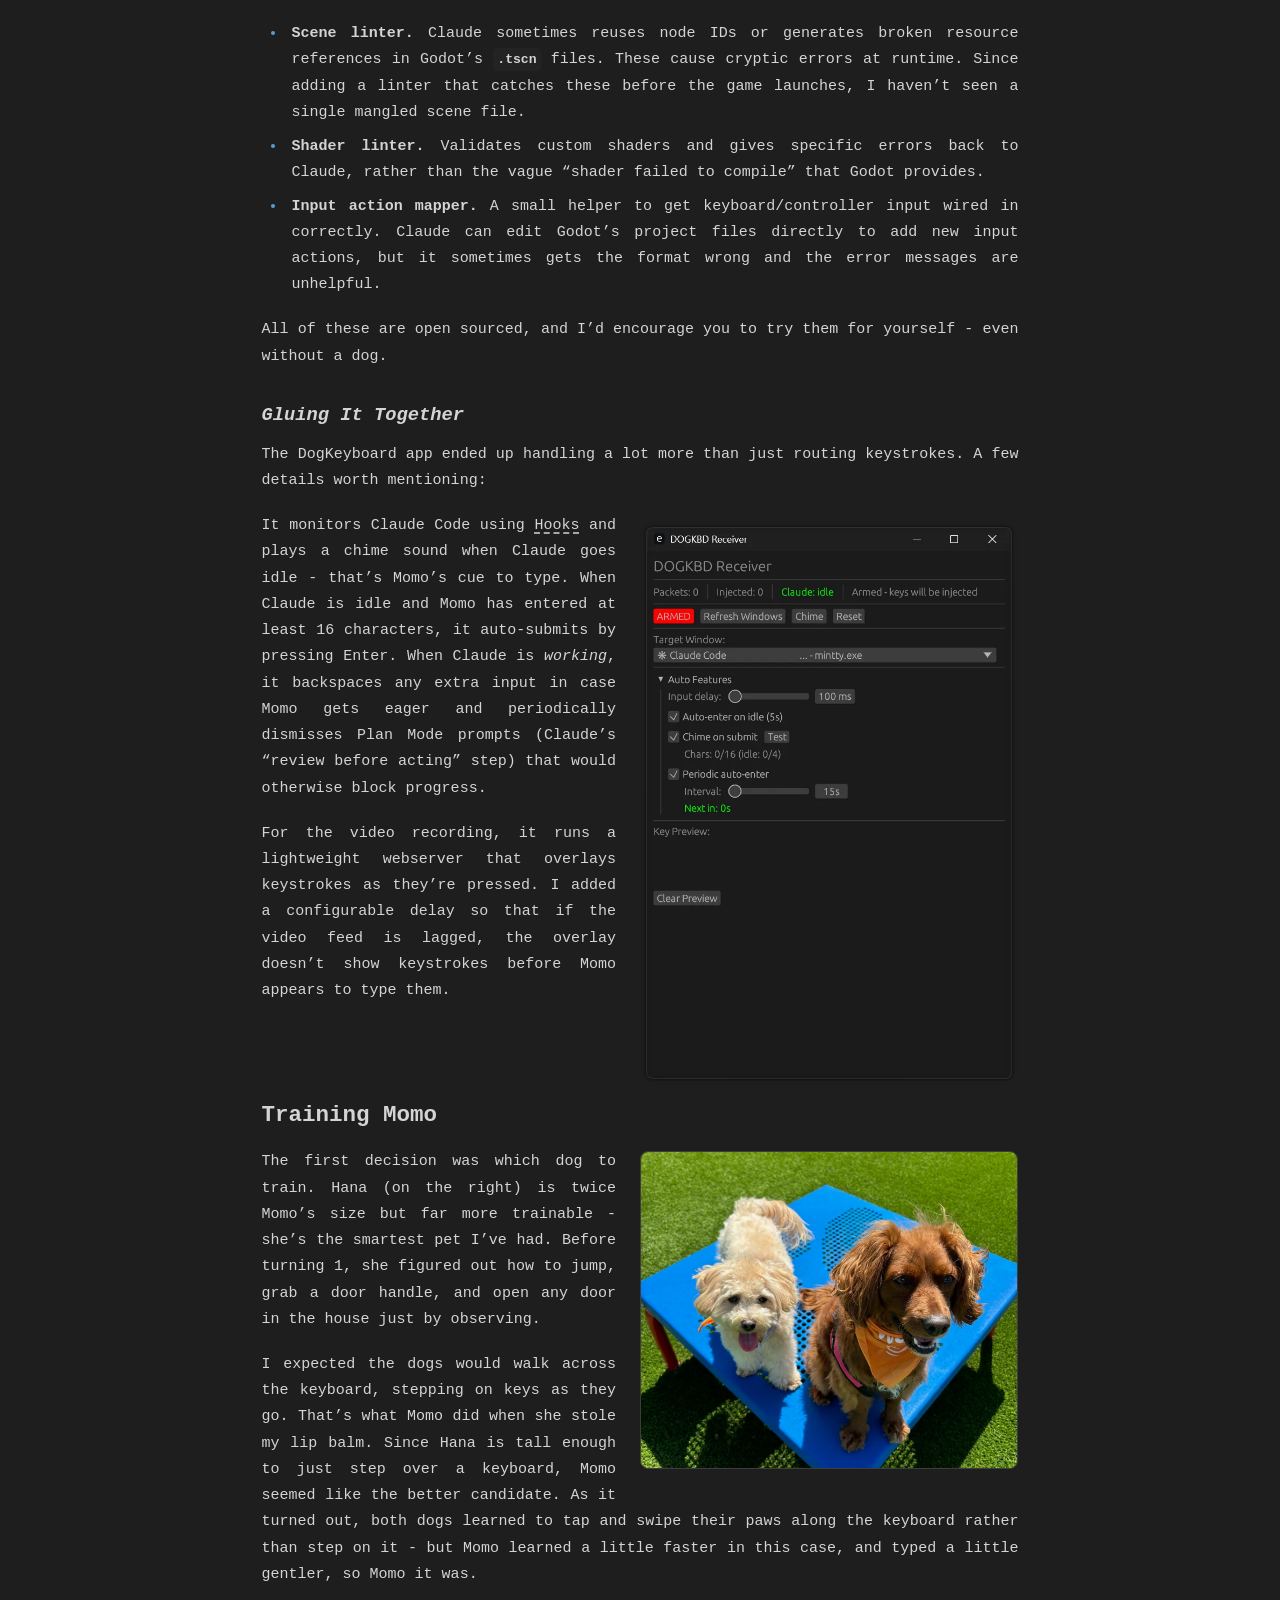
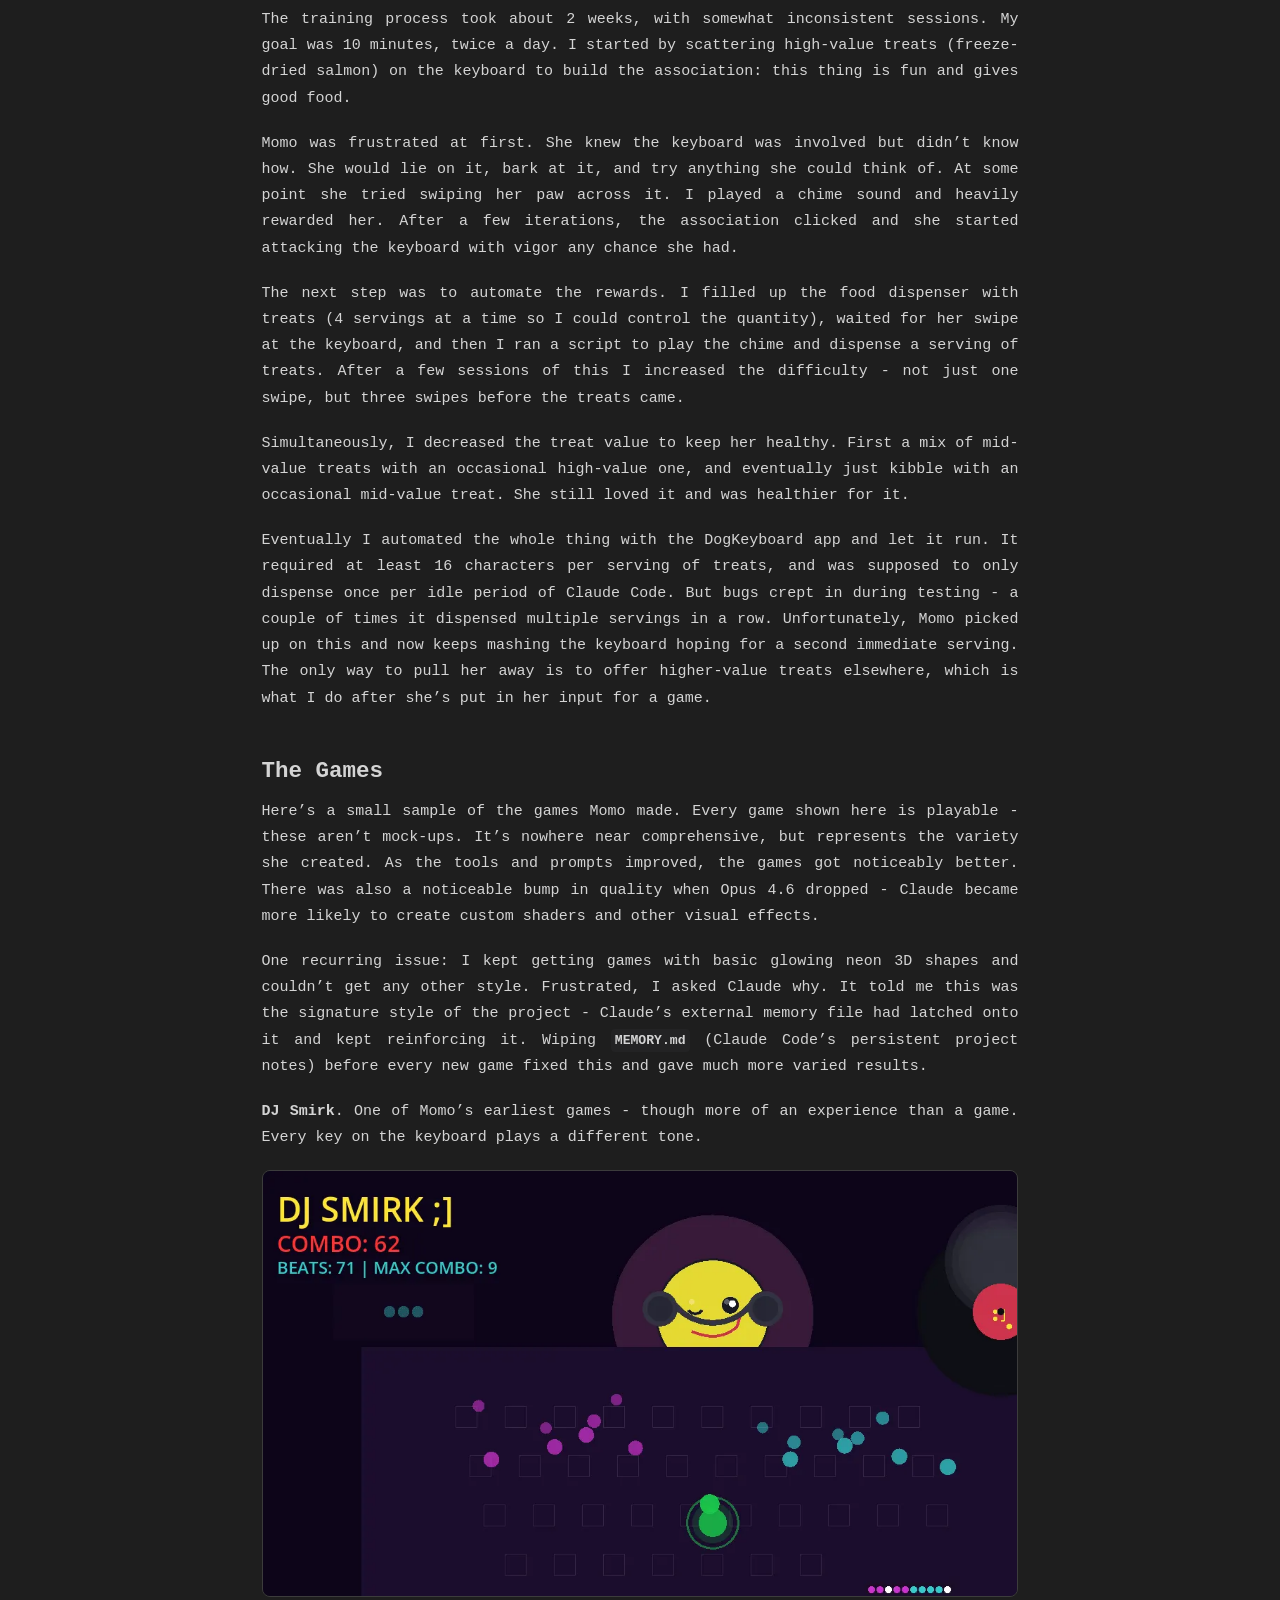
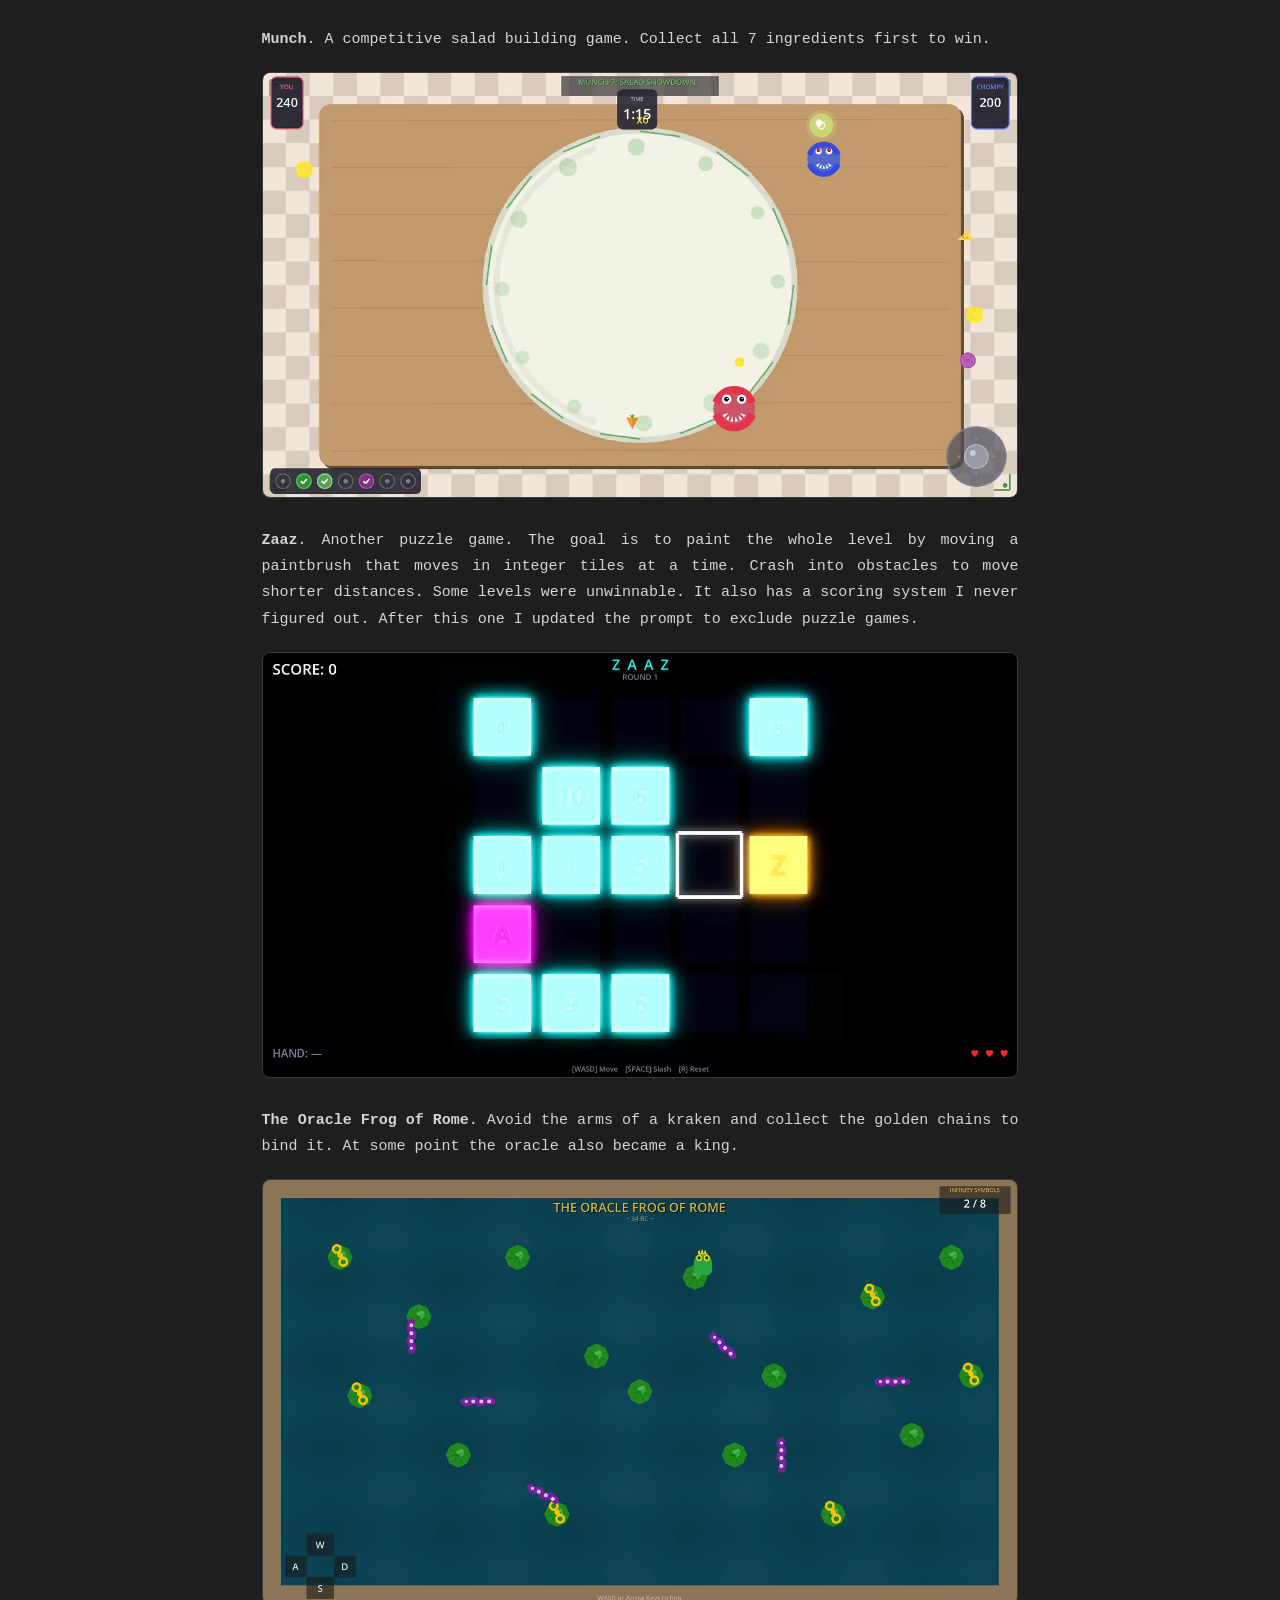
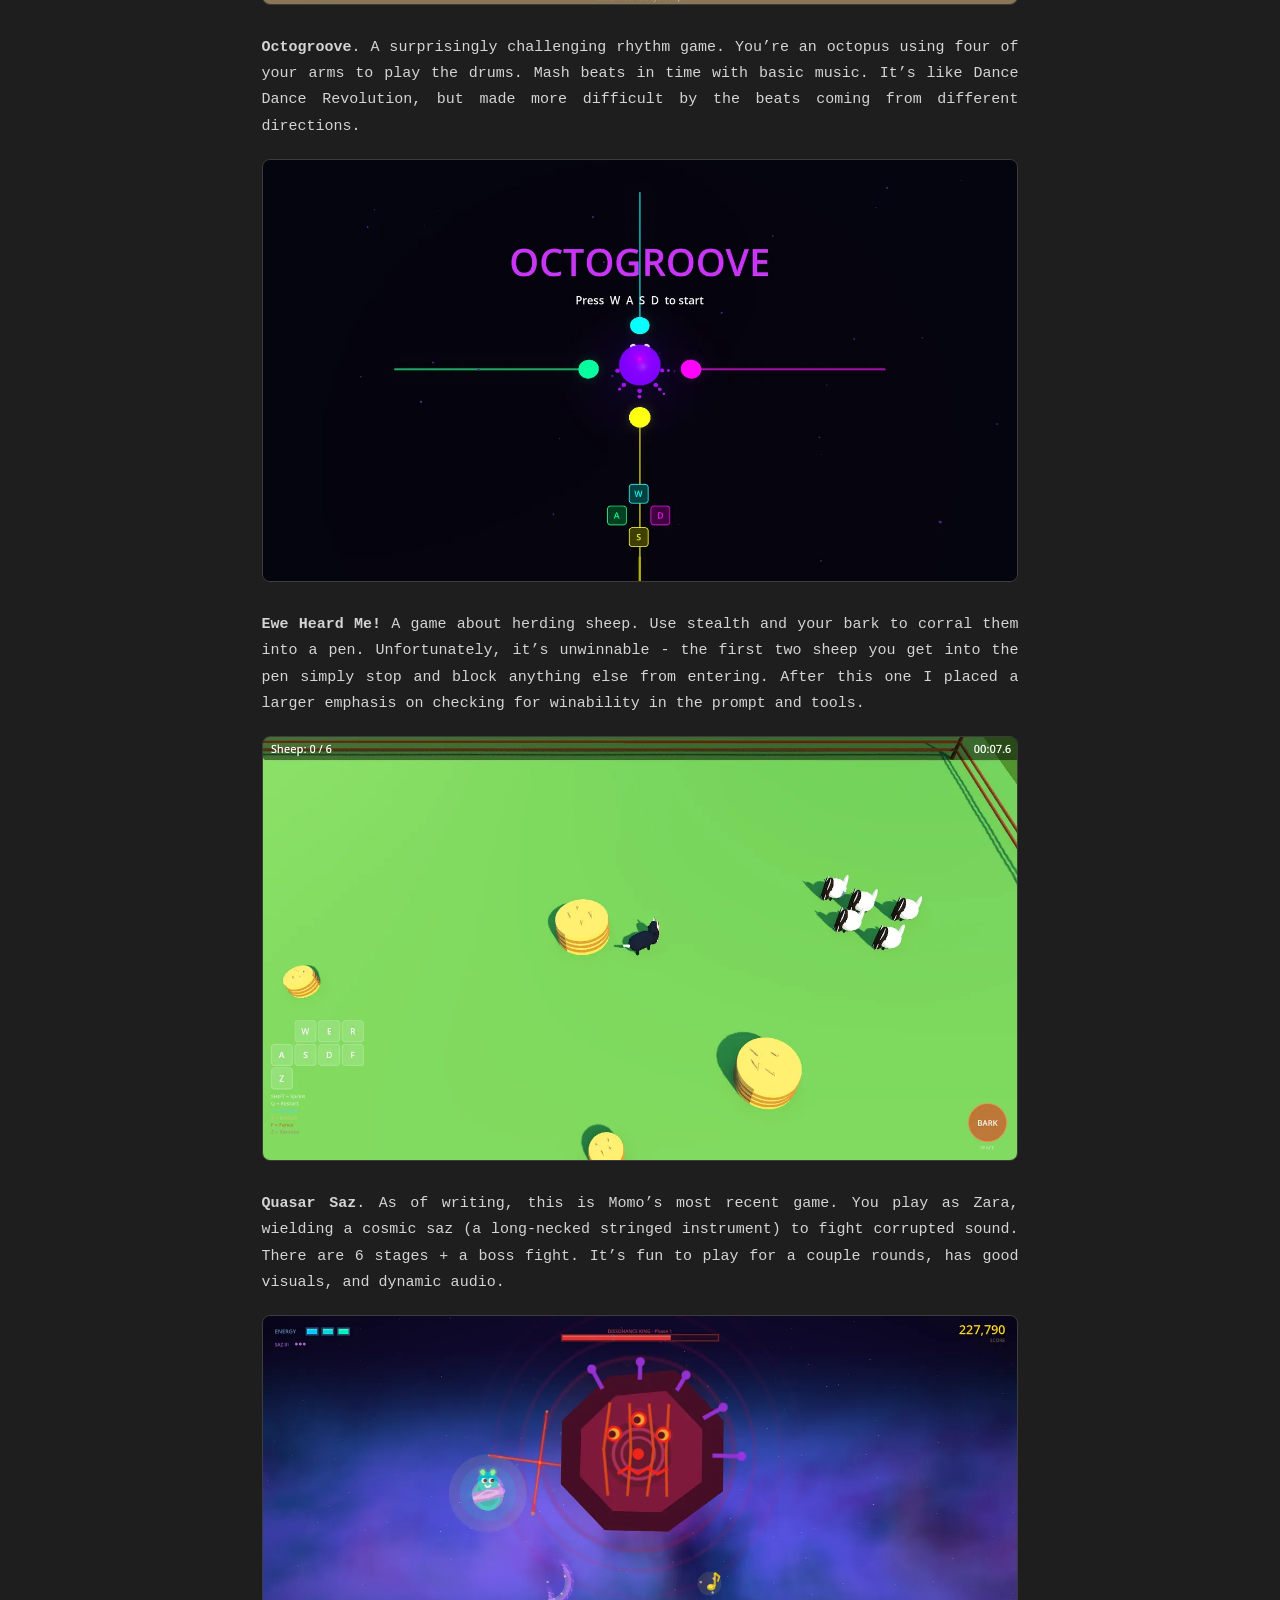
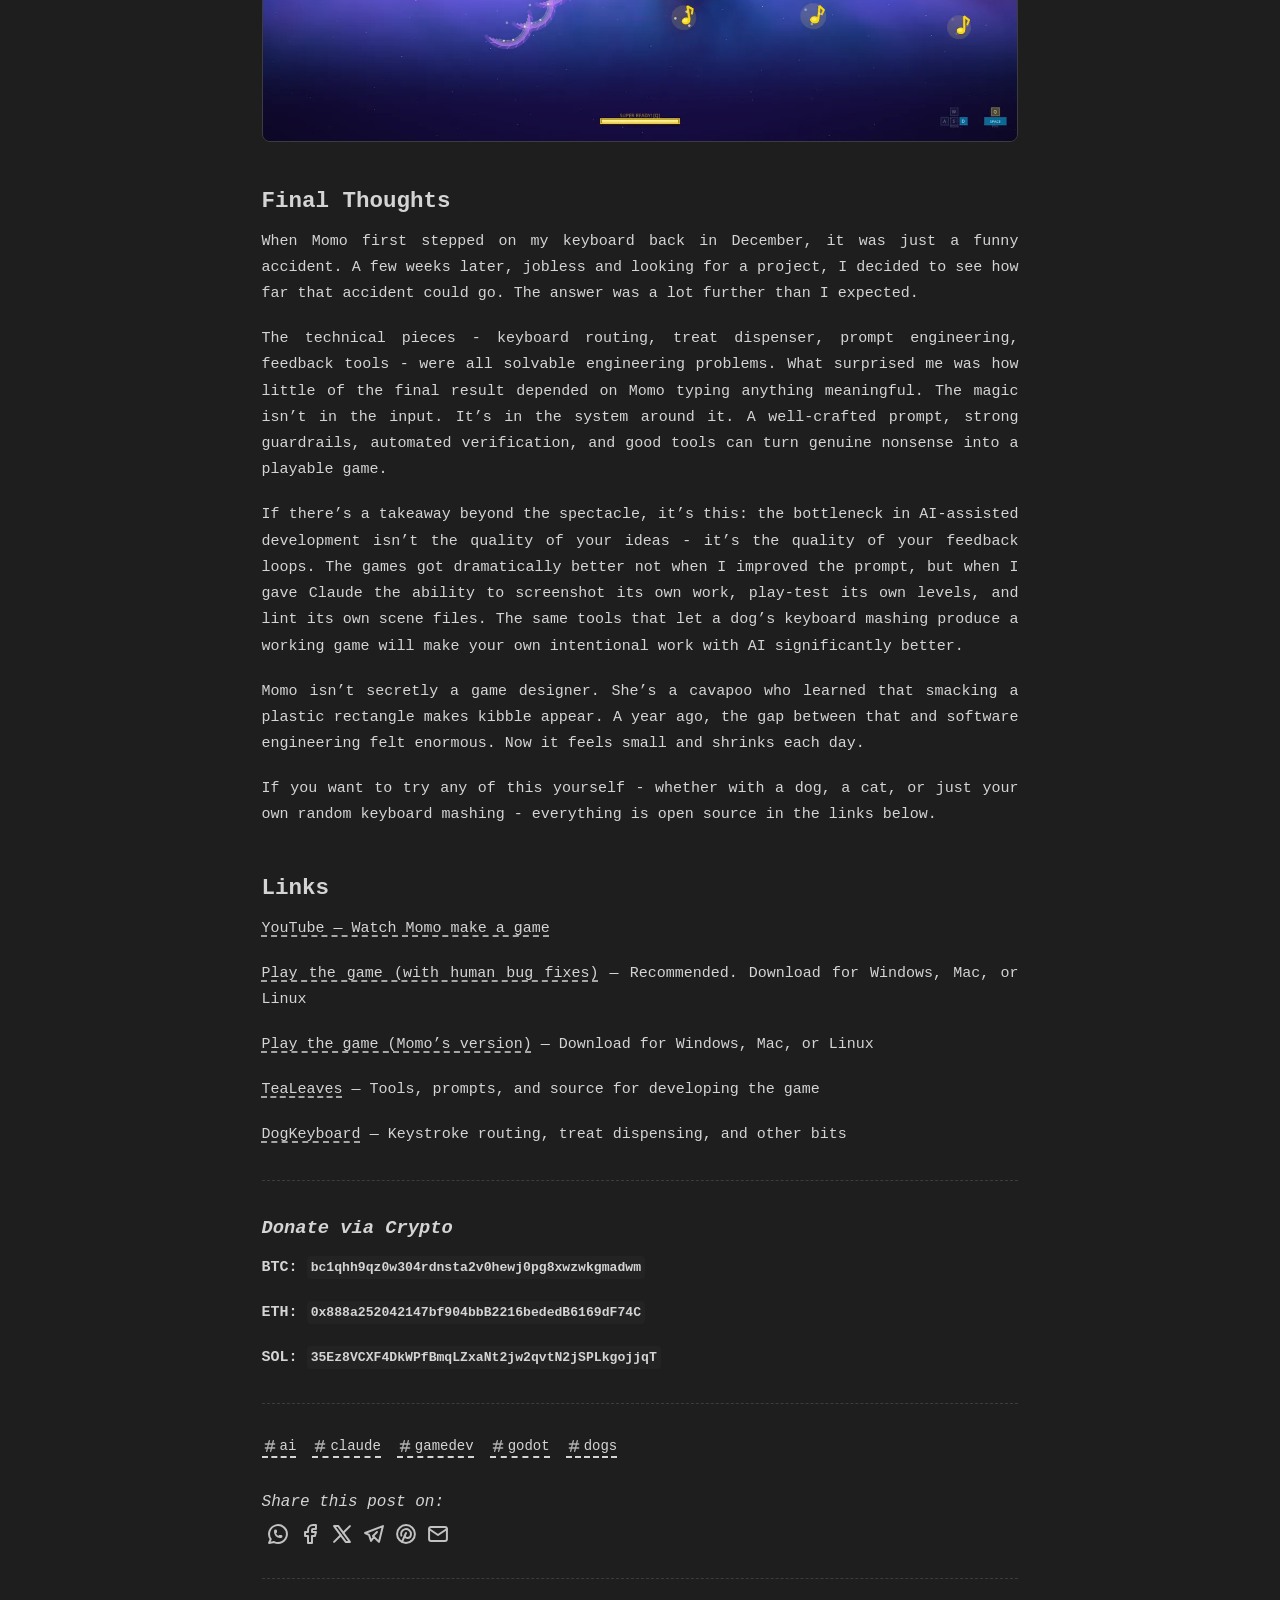
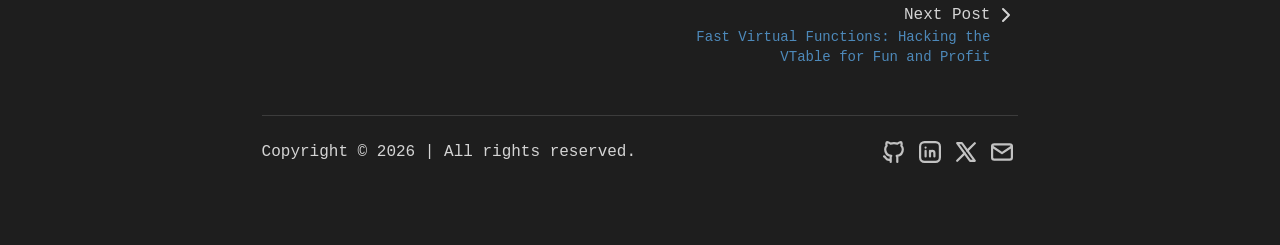
==== commit 048b7e78: "Update SOL wallet address Co-Authored-By: Claude Opus 4.6 (1M context) <noreply@anthropic.com>" ====
--- a/index.html
+++ b/index.html
@@ -356,6 +356,6 @@
 <h3>Donate via Crypto</h3>
 <p><strong>BTC:</strong> <code>bc1qhh9qz0w304rdnsta2v0hewj0pg8xwzwkgmadwm</code></p>
 <p><strong>ETH:</strong> <code>0x888a252042147bf904bbB2216bededB6169dF74C</code></p>
-<p><strong>SOL:</strong> <code>AnH47Kt88QA6qVNc49z5ztBCGtXHt9HB7GrUk2Qp3PoZ</code></p> </article> <hr class="my-8 border-dashed">  <ul class="mt-4 mb-8 flex flex-wrap gap-4 sm:my-8"> <li> <a href="https://www.calebleak.com/tags/ai/" class="flex items-center gap-0.5 border-b-2 border-dashed border-foreground hover:-mt-0.5 hover:border-accent hover:text-accent focus-visible:border-none focus-visible:text-accent text-sm" data-astro-transition-scope="astro-36ssibgs-2"> <svg width="24" height="24" viewBox="0 0 24 24" fill="none" stroke="currentColor" stroke-width="2" stroke-linecap="round" stroke-linejoin="round" class="opacity-80 size-4"><path stroke="none" d="M0 0h24v24H0z" fill="none"></path><path d="M5 9l14 0"></path><path d="M5 15l14 0"></path><path d="M11 4l-4 16"></path><path d="M17 4l-4 16"></path></svg> ai </a> </li><li> <a href="https://www.calebleak.com/tags/claude/" class="flex items-center gap-0.5 border-b-2 border-dashed border-foreground hover:-mt-0.5 hover:border-accent hover:text-accent focus-visible:border-none focus-visible:text-accent text-sm" data-astro-transition-scope="astro-36ssibgs-3"> <svg width="24" height="24" viewBox="0 0 24 24" fill="none" stroke="currentColor" stroke-width="2" stroke-linecap="round" stroke-linejoin="round" class="opacity-80 size-4"><path stroke="none" d="M0 0h24v24H0z" fill="none"></path><path d="M5 9l14 0"></path><path d="M5 15l14 0"></path><path d="M11 4l-4 16"></path><path d="M17 4l-4 16"></path></svg> claude </a> </li><li> <a href="https://www.calebleak.com/tags/gamedev/" class="flex items-center gap-0.5 border-b-2 border-dashed border-foreground hover:-mt-0.5 hover:border-accent hover:text-accent focus-visible:border-none focus-visible:text-accent text-sm" data-astro-transition-scope="astro-36ssibgs-4"> <svg width="24" height="24" viewBox="0 0 24 24" fill="none" stroke="currentColor" stroke-width="2" stroke-linecap="round" stroke-linejoin="round" class="opacity-80 size-4"><path stroke="none" d="M0 0h24v24H0z" fill="none"></path><path d="M5 9l14 0"></path><path d="M5 15l14 0"></path><path d="M11 4l-4 16"></path><path d="M17 4l-4 16"></path></svg> gamedev </a> </li><li> <a href="https://www.calebleak.com/tags/godot/" class="flex items-center gap-0.5 border-b-2 border-dashed border-foreground hover:-mt-0.5 hover:border-accent hover:text-accent focus-visible:border-none focus-visible:text-accent text-sm" data-astro-transition-scope="astro-36ssibgs-5"> <svg width="24" height="24" viewBox="0 0 24 24" fill="none" stroke="currentColor" stroke-width="2" stroke-linecap="round" stroke-linejoin="round" class="opacity-80 size-4"><path stroke="none" d="M0 0h24v24H0z" fill="none"></path><path d="M5 9l14 0"></path><path d="M5 15l14 0"></path><path d="M11 4l-4 16"></path><path d="M17 4l-4 16"></path></svg> godot </a> </li><li> <a href="https://www.calebleak.com/tags/dogs/" class="flex items-center gap-0.5 border-b-2 border-dashed border-foreground hover:-mt-0.5 hover:border-accent hover:text-accent focus-visible:border-none focus-visible:text-accent text-sm" data-astro-transition-scope="astro-36ssibgs-6"> <svg width="24" height="24" viewBox="0 0 24 24" fill="none" stroke="currentColor" stroke-width="2" stroke-linecap="round" stroke-linejoin="round" class="opacity-80 size-4"><path stroke="none" d="M0 0h24v24H0z" fill="none"></path><path d="M5 9l14 0"></path><path d="M5 15l14 0"></path><path d="M11 4l-4 16"></path><path d="M17 4l-4 16"></path></svg> dogs </a> </li> </ul> <div id="btt-btn-container" class="fixed end-4 bottom-8 z-50 md:sticky md:end-auto md:float-end md:me-1 translate-y-14 opacity-0 transition duration-500"> <button data-button="back-to-top" class="group relative bg-background px-2 py-1 size-14 rounded-full shadow-xl md:h-8 md:w-fit md:rounded-md md:shadow-none md:focus-visible:rounded-none md:bg-background/35 md:bg-clip-padding md:backdrop-blur-lg"> <span id="progress-indicator" class="absolute inset-0 -z-10 block size-14 scale-110 rounded-full bg-transparent md:hidden md:h-8 md:rounded-md" style="background-image: conic-gradient(var(--accent), var(--accent) 0%, transparent 0%);"></span> <svg width="24" height="24" viewBox="0 0 24 24" fill="none" stroke="currentColor" stroke-width="2" stroke-linecap="round" stroke-linejoin="round" class="inline-block rotate-90 md:hidden"><path stroke="none" d="M0 0h24v24H0z" fill="none"></path><path d="M15 6l-6 6l6 6"></path></svg> <span class="sr-only text-sm group-hover:text-accent md:not-sr-only"> <svg width="24" height="24" viewBox="0 0 24 24" fill="none" stroke="currentColor" stroke-width="2" stroke-linecap="round" stroke-linejoin="round" class="inline-block size-4"><path stroke="none" d="M0 0h24v24H0z" fill="none"></path><path d="M12 5l0 14"></path><path d="M16 9l-4 -4"></path><path d="M8 9l4 -4"></path></svg>
+<p><strong>SOL:</strong> <code>35Ez8VCXF4DkWPfBmqLZxaNt2jw2qvtN2jSPLkgojjqT</code></p> </article> <hr class="my-8 border-dashed">  <ul class="mt-4 mb-8 flex flex-wrap gap-4 sm:my-8"> <li> <a href="https://www.calebleak.com/tags/ai/" class="flex items-center gap-0.5 border-b-2 border-dashed border-foreground hover:-mt-0.5 hover:border-accent hover:text-accent focus-visible:border-none focus-visible:text-accent text-sm" data-astro-transition-scope="astro-36ssibgs-2"> <svg width="24" height="24" viewBox="0 0 24 24" fill="none" stroke="currentColor" stroke-width="2" stroke-linecap="round" stroke-linejoin="round" class="opacity-80 size-4"><path stroke="none" d="M0 0h24v24H0z" fill="none"></path><path d="M5 9l14 0"></path><path d="M5 15l14 0"></path><path d="M11 4l-4 16"></path><path d="M17 4l-4 16"></path></svg> ai </a> </li><li> <a href="https://www.calebleak.com/tags/claude/" class="flex items-center gap-0.5 border-b-2 border-dashed border-foreground hover:-mt-0.5 hover:border-accent hover:text-accent focus-visible:border-none focus-visible:text-accent text-sm" data-astro-transition-scope="astro-36ssibgs-3"> <svg width="24" height="24" viewBox="0 0 24 24" fill="none" stroke="currentColor" stroke-width="2" stroke-linecap="round" stroke-linejoin="round" class="opacity-80 size-4"><path stroke="none" d="M0 0h24v24H0z" fill="none"></path><path d="M5 9l14 0"></path><path d="M5 15l14 0"></path><path d="M11 4l-4 16"></path><path d="M17 4l-4 16"></path></svg> claude </a> </li><li> <a href="https://www.calebleak.com/tags/gamedev/" class="flex items-center gap-0.5 border-b-2 border-dashed border-foreground hover:-mt-0.5 hover:border-accent hover:text-accent focus-visible:border-none focus-visible:text-accent text-sm" data-astro-transition-scope="astro-36ssibgs-4"> <svg width="24" height="24" viewBox="0 0 24 24" fill="none" stroke="currentColor" stroke-width="2" stroke-linecap="round" stroke-linejoin="round" class="opacity-80 size-4"><path stroke="none" d="M0 0h24v24H0z" fill="none"></path><path d="M5 9l14 0"></path><path d="M5 15l14 0"></path><path d="M11 4l-4 16"></path><path d="M17 4l-4 16"></path></svg> gamedev </a> </li><li> <a href="https://www.calebleak.com/tags/godot/" class="flex items-center gap-0.5 border-b-2 border-dashed border-foreground hover:-mt-0.5 hover:border-accent hover:text-accent focus-visible:border-none focus-visible:text-accent text-sm" data-astro-transition-scope="astro-36ssibgs-5"> <svg width="24" height="24" viewBox="0 0 24 24" fill="none" stroke="currentColor" stroke-width="2" stroke-linecap="round" stroke-linejoin="round" class="opacity-80 size-4"><path stroke="none" d="M0 0h24v24H0z" fill="none"></path><path d="M5 9l14 0"></path><path d="M5 15l14 0"></path><path d="M11 4l-4 16"></path><path d="M17 4l-4 16"></path></svg> godot </a> </li><li> <a href="https://www.calebleak.com/tags/dogs/" class="flex items-center gap-0.5 border-b-2 border-dashed border-foreground hover:-mt-0.5 hover:border-accent hover:text-accent focus-visible:border-none focus-visible:text-accent text-sm" data-astro-transition-scope="astro-36ssibgs-6"> <svg width="24" height="24" viewBox="0 0 24 24" fill="none" stroke="currentColor" stroke-width="2" stroke-linecap="round" stroke-linejoin="round" class="opacity-80 size-4"><path stroke="none" d="M0 0h24v24H0z" fill="none"></path><path d="M5 9l14 0"></path><path d="M5 15l14 0"></path><path d="M11 4l-4 16"></path><path d="M17 4l-4 16"></path></svg> dogs </a> </li> </ul> <div id="btt-btn-container" class="fixed end-4 bottom-8 z-50 md:sticky md:end-auto md:float-end md:me-1 translate-y-14 opacity-0 transition duration-500"> <button data-button="back-to-top" class="group relative bg-background px-2 py-1 size-14 rounded-full shadow-xl md:h-8 md:w-fit md:rounded-md md:shadow-none md:focus-visible:rounded-none md:bg-background/35 md:bg-clip-padding md:backdrop-blur-lg"> <span id="progress-indicator" class="absolute inset-0 -z-10 block size-14 scale-110 rounded-full bg-transparent md:hidden md:h-8 md:rounded-md" style="background-image: conic-gradient(var(--accent), var(--accent) 0%, transparent 0%);"></span> <svg width="24" height="24" viewBox="0 0 24 24" fill="none" stroke="currentColor" stroke-width="2" stroke-linecap="round" stroke-linejoin="round" class="inline-block rotate-90 md:hidden"><path stroke="none" d="M0 0h24v24H0z" fill="none"></path><path d="M15 6l-6 6l6 6"></path></svg> <span class="sr-only text-sm group-hover:text-accent md:not-sr-only"> <svg width="24" height="24" viewBox="0 0 24 24" fill="none" stroke="currentColor" stroke-width="2" stroke-linecap="round" stroke-linejoin="round" class="inline-block size-4"><path stroke="none" d="M0 0h24v24H0z" fill="none"></path><path d="M12 5l0 14"></path><path d="M16 9l-4 -4"></path><path d="M8 9l4 -4"></path></svg>
 Back To Top
 </span> </button> </div>  <div class="flex flex-none flex-col items-center justify-center gap-1 md:items-start"><span class="italic">Share this post on:</span><div class="text-center"><a href="https://wa.me/?text=https://www.calebleak.com/posts/dog-game/" title="Share this post via WhatsApp" class="group inline-flex items-center gap-1 hover:text-accent scale-90 p-2 hover:rotate-6 sm:p-1"> <svg width="24" height="24" viewBox="0 0 24 24" fill="none" stroke="currentColor" stroke-width="2" stroke-linecap="round" stroke-linejoin="round" class="inline-block size-6 scale-125 fill-transparent stroke-current stroke-2 opacity-90 group-hover:fill-transparent sm:scale-110"><path stroke="none" d="M0 0h24v24H0z" fill="none"></path><path d="M3 21l1.65 -3.8a9 9 0 1 1 3.4 2.9l-5.05 .9"></path><path d="M9 10a.5 .5 0 0 0 1 0v-1a.5 .5 0 0 0 -1 0v1a5 5 0 0 0 5 5h1a.5 .5 0 0 0 0 -1h-1a.5 .5 0 0 0 0 1"></path></svg><span class="sr-only">Share this post via WhatsApp</span> </a><a href="https://www.facebook.com/sharer.php?u=https://www.calebleak.com/posts/dog-game/" title="Share this post on Facebook" class="group inline-flex items-center gap-1 hover:text-accent scale-90 p-2 hover:rotate-6 sm:p-1"> <svg width="24" height="24" viewBox="0 0 24 24" fill="none" stroke="currentColor" stroke-width="2" stroke-linecap="round" stroke-linejoin="round" class="inline-block size-6 scale-125 fill-transparent stroke-current stroke-2 opacity-90 group-hover:fill-transparent sm:scale-110"><path stroke="none" d="M0 0h24v24H0z" fill="none"></path><path d="M7 10v4h3v7h4v-7h3l1 -4h-4v-2a1 1 0 0 1 1 -1h3v-4h-3a5 5 0 0 0 -5 5v2h-3"></path></svg><span class="sr-only">Share this post on Facebook</span> </a><a href="https://x.com/intent/post?url=https://www.calebleak.com/posts/dog-game/" title="Share this post on X" class="group inline-flex items-center gap-1 hover:text-accent scale-90 p-2 hover:rotate-6 sm:p-1"> <svg width="24" height="24" viewBox="0 0 24 24" fill="none" stroke="currentColor" stroke-width="2" stroke-linecap="round" stroke-linejoin="round" class="inline-block size-6 scale-125 fill-transparent stroke-current stroke-2 opacity-90 group-hover:fill-transparent sm:scale-110"><path stroke="none" d="M0 0h24v24H0z" fill="none"></path><path d="M4 4l11.733 16h4.267l-11.733 -16z"></path><path d="M4 20l6.768 -6.768m2.46 -2.46l6.772 -6.772"></path></svg><span class="sr-only">Share this post on X</span> </a><a href="https://t.me/share/url?url=https://www.calebleak.com/posts/dog-game/" title="Share this post via Telegram" class="group inline-flex items-center gap-1 hover:text-accent scale-90 p-2 hover:rotate-6 sm:p-1"> <svg width="24" height="24" viewBox="0 0 24 24" fill="none" stroke="currentColor" stroke-width="2" stroke-linecap="round" stroke-linejoin="round" class="inline-block size-6 scale-125 fill-transparent stroke-current stroke-2 opacity-90 group-hover:fill-transparent sm:scale-110"><path stroke="none" d="M0 0h24v24H0z" fill="none"></path><path d="M15 10l-4 4l6 6l4 -16l-18 7l4 2l2 6l3 -4"></path></svg><span class="sr-only">Share this post via Telegram</span> </a><a href="https://pinterest.com/pin/create/button/?url=https://www.calebleak.com/posts/dog-game/" title="Share this post on Pinterest" class="group inline-flex items-center gap-1 hover:text-accent scale-90 p-2 hover:rotate-6 sm:p-1"> <svg width="24" height="24" viewBox="0 0 24 24" fill="none" stroke="currentColor" stroke-width="2" stroke-linecap="round" stroke-linejoin="round" class="inline-block size-6 scale-125 fill-transparent stroke-current stroke-2 opacity-90 group-hover:fill-transparent sm:scale-110"><path stroke="none" d="M0 0h24v24H0z" fill="none"></path><path d="M8 20l4 -9"></path><path d="M10.7 14c.437 1.263 1.43 2 2.55 2c2.071 0 3.75 -1.554 3.75 -4a5 5 0 1 0 -9.7 1.7"></path><path d="M12 12m-9 0a9 9 0 1 0 18 0a9 9 0 1 0 -18 0"></path></svg><span class="sr-only">Share this post on Pinterest</span> </a><a href="mailto:?subject=See%20this%20post&amp;body=https://www.calebleak.com/posts/dog-game/" title="Share this post via email" class="group inline-flex items-center gap-1 hover:text-accent scale-90 p-2 hover:rotate-6 sm:p-1"> <svg width="24" height="24" viewBox="0 0 24 24" fill="none" stroke="currentColor" stroke-width="2" stroke-linecap="round" stroke-linejoin="round" class="inline-block size-6 scale-125 fill-transparent stroke-current stroke-2 opacity-90 group-hover:fill-transparent sm:scale-110"><path stroke="none" d="M0 0h24v24H0z" fill="none"></path><path d="M3 7a2 2 0 0 1 2 -2h14a2 2 0 0 1 2 2v10a2 2 0 0 1 -2 2h-14a2 2 0 0 1 -2 -2v-10z"></path><path d="M3 7l9 6l9 -6"></path></svg><span class="sr-only">Share this post via email</span> </a></div></div> <hr class="my-6 border-dashed"> <!-- Previous/Next Post Buttons --> <div data-pagefind-ignore="" class="grid grid-cols-1 gap-6 sm:grid-cols-2">  <a href="https://www.calebleak.com/posts/fast-virtual-functions-vtable" class="flex w-full justify-end gap-1 text-end hover:opacity-75 sm:col-start-2"> <div> <span>Next Post</span> <div class="text-sm text-accent/85">Fast Virtual Functions: Hacking the VTable for Fun and Profit</div> </div> <svg width="24" height="24" viewBox="0 0 24 24" fill="none" stroke="currentColor" stroke-width="2" stroke-linecap="round" stroke-linejoin="round" class="inline-block flex-none rtl:rotate-180"><path stroke="none" d="M0 0h24v24H0z" fill="none"></path><path d="M9 6l6 6l-6 6"></path></svg> </a> </div> </main> <footer class="app-layout mt-auto"> <div class="py-6 sm:py-4 border-t border-border flex flex-col items-center justify-between sm:flex-row-reverse"> <div class="flex flex-wrap items-center gap-1"> <a href="https://github.com/cleak" title="Caleb Leak on GitHub" class="group inline-flex items-center gap-1 hover:text-accent p-2 hover:rotate-6 sm:p-1">  <svg width="24" height="24" viewBox="0 0 24 24" fill="none" stroke="currentColor" stroke-width="2" stroke-linecap="round" stroke-linejoin="round" class="inline-block size-6 scale-125 fill-transparent stroke-current stroke-2 opacity-90 group-hover:fill-transparent sm:scale-110"><path stroke="none" d="M0 0h24v24H0z" fill="none"></path><path d="M9 19c-4.3 1.4 -4.3 -2.5 -6 -3m12 5v-3.5c0 -1 .1 -1.4 -.5 -2c2.8 -.3 5.5 -1.4 5.5 -6a4.6 4.6 0 0 0 -1.3 -3.2a4.2 4.2 0 0 0 -.1 -3.2s-1.1 -.3 -3.5 1.3a12.3 12.3 0 0 0 -6.2 0c-2.4 -1.6 -3.5 -1.3 -3.5 -1.3a4.2 4.2 0 0 0 -.1 3.2a4.6 4.6 0 0 0 -1.3 3.2c0 4.6 2.7 5.7 5.5 6c-.6 .6 -.6 1.2 -.5 2v3.5"></path></svg> <span class="sr-only">Caleb Leak on GitHub</span>  </a><a href="https://www.linkedin.com/in/calebleak/" title="Caleb Leak on LinkedIn" class="group inline-flex items-center gap-1 hover:text-accent p-2 hover:rotate-6 sm:p-1">  <svg width="24" height="24" viewBox="0 0 24 24" fill="none" stroke="currentColor" stroke-width="2" stroke-linecap="round" stroke-linejoin="round" class="inline-block size-6 scale-125 fill-transparent stroke-current stroke-2 opacity-90 group-hover:fill-transparent sm:scale-110"><path stroke="none" d="M0 0h24v24H0z" fill="none"></path><path d="M8 11v5"></path><path d="M8 8v.01"></path><path d="M12 16v-5"></path><path d="M16 16v-3a2 2 0 1 0 -4 0"></path><path d="M3 7a4 4 0 0 1 4 -4h10a4 4 0 0 1 4 4v10a4 4 0 0 1 -4 4h-10a4 4 0 0 1 -4 -4z"></path></svg> <span class="sr-only">Caleb Leak on LinkedIn</span>  </a><a href="https://x.com/CalebLeak" title="Caleb Leak on X" class="group inline-flex items-center gap-1 hover:text-accent p-2 hover:rotate-6 sm:p-1">  <svg width="24" height="24" viewBox="0 0 24 24" fill="none" stroke="currentColor" stroke-width="2" stroke-linecap="round" stroke-linejoin="round" class="inline-block size-6 scale-125 fill-transparent stroke-current stroke-2 opacity-90 group-hover:fill-transparent sm:scale-110"><path stroke="none" d="M0 0h24v24H0z" fill="none"></path><path d="M4 4l11.733 16h4.267l-11.733 -16z"></path><path d="M4 20l6.768 -6.768m2.46 -2.46l6.772 -6.772"></path></svg> <span class="sr-only">Caleb Leak on X</span>  </a> <a data-email-link="true" href="#" target="_blank" rel="noopener noreferrer" title="Send an email to Caleb Leak" class="group inline-flex items-center gap-1 hover:text-accent p-2 hover:rotate-6 sm:p-1">  <svg width="24" height="24" viewBox="0 0 24 24" fill="none" stroke="currentColor" stroke-width="2" stroke-linecap="round" stroke-linejoin="round" class="inline-block size-6 scale-125 fill-transparent stroke-current stroke-2 opacity-90 group-hover:fill-transparent sm:scale-110"><path stroke="none" d="M0 0h24v24H0z" fill="none"></path><path d="M3 7a2 2 0 0 1 2 -2h14a2 2 0 0 1 2 2v10a2 2 0 0 1 -2 2h-14a2 2 0 0 1 -2 -2v-10z"></path><path d="M3 7l9 6l9 -6"></path></svg> <span class="sr-only">Send an email to Caleb Leak</span>  </a> </div>  <div class="my-2 flex flex-col items-center whitespace-nowrap sm:flex-row"> <span>Copyright © 2026</span> <span class="hidden sm:inline">&nbsp;|&nbsp;</span> <span>All rights reserved.</span> </div> </div> </footer>  <!-- Load full theme logic -->      <div id="lightbox-overlay" role="dialog" aria-modal="true" aria-label="Image preview" style="display: none; position: fixed; inset: 0px; z-index: 9999; background-color: rgba(0, 0, 0, 0.85); cursor: zoom-out; justify-content: center; align-items: center;"><img style="max-width: 90vw; max-height: 90vh; object-fit: contain; border-radius: 0.5rem;"></div><div class="progress-container fixed top-0 z-10 h-1 w-full bg-background"><div class="progress-bar h-1 w-0 bg-accent" id="myBar" style="width: 0%;"></div></div><div aria-live="assertive" aria-atomic="true" class="astro-route-announcer">I Taught My Dog to Vibe Code Games | Caleb Leak</div></body></html>
